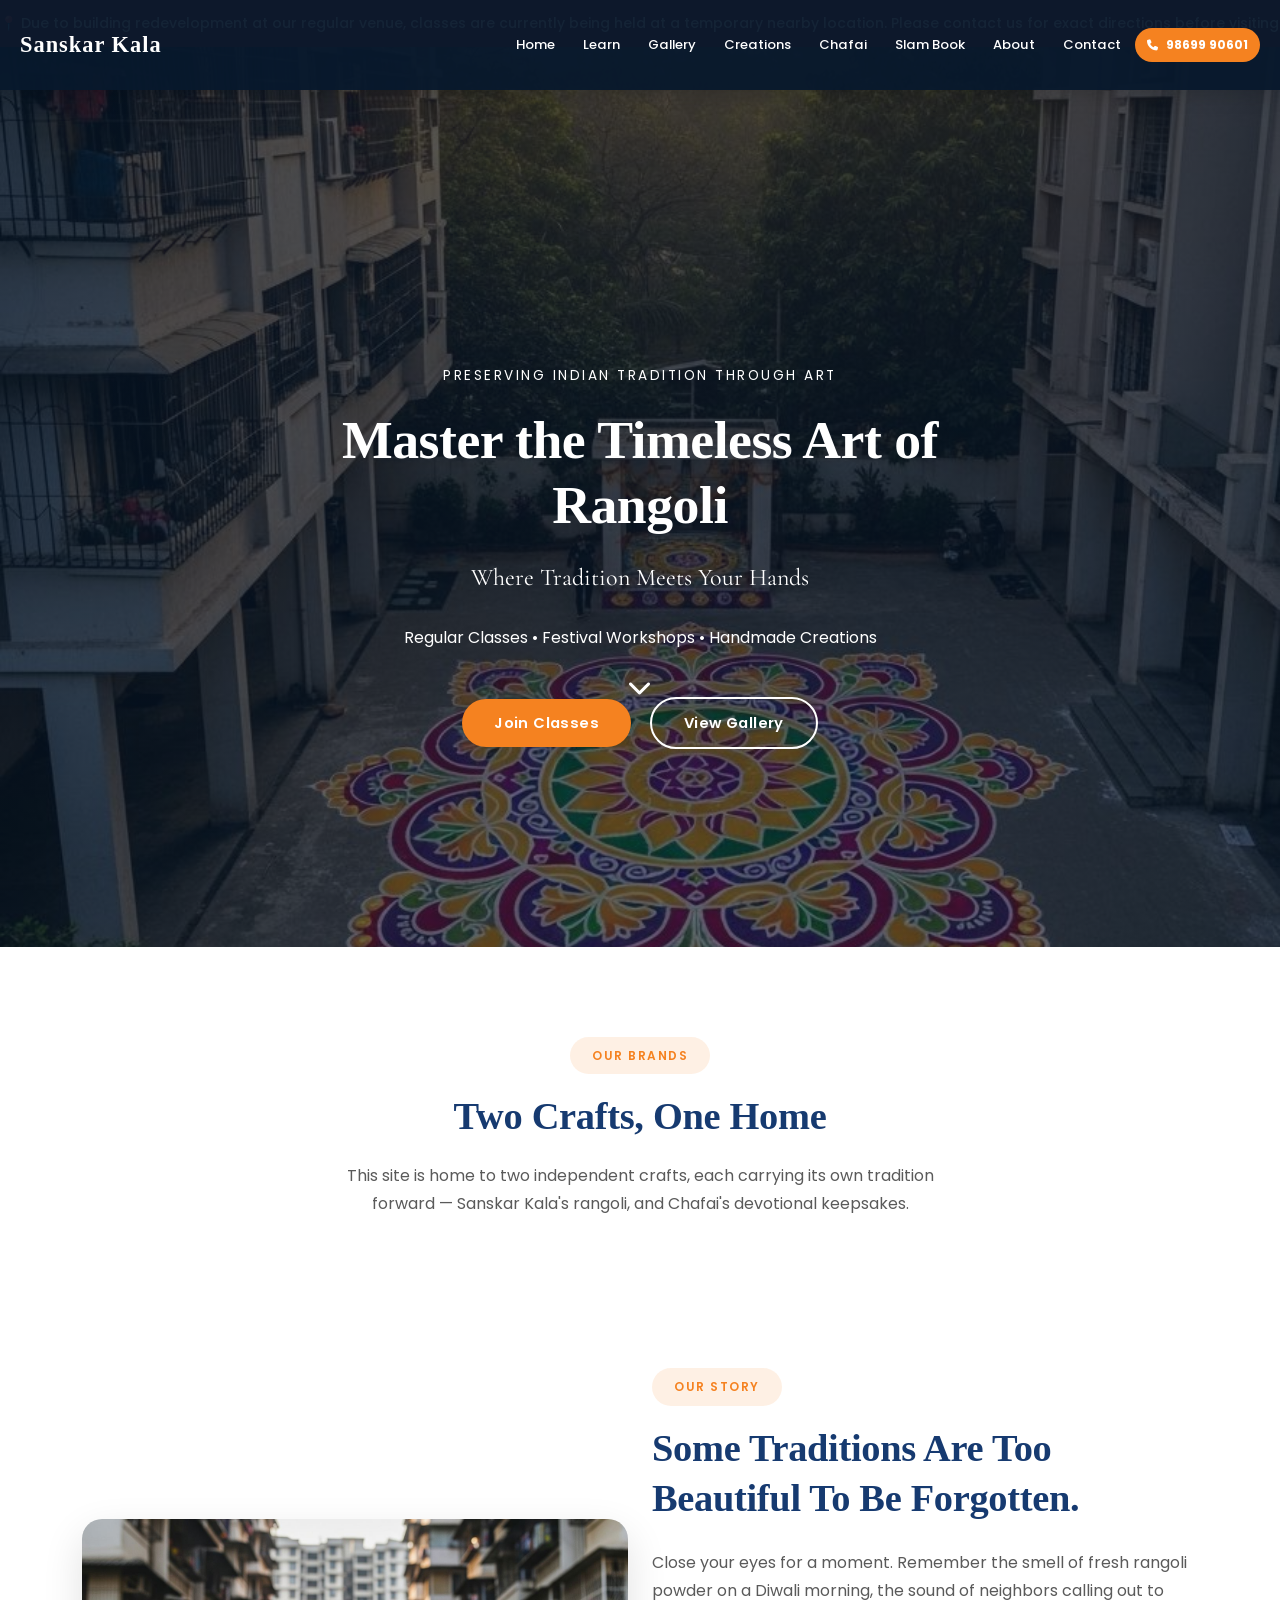
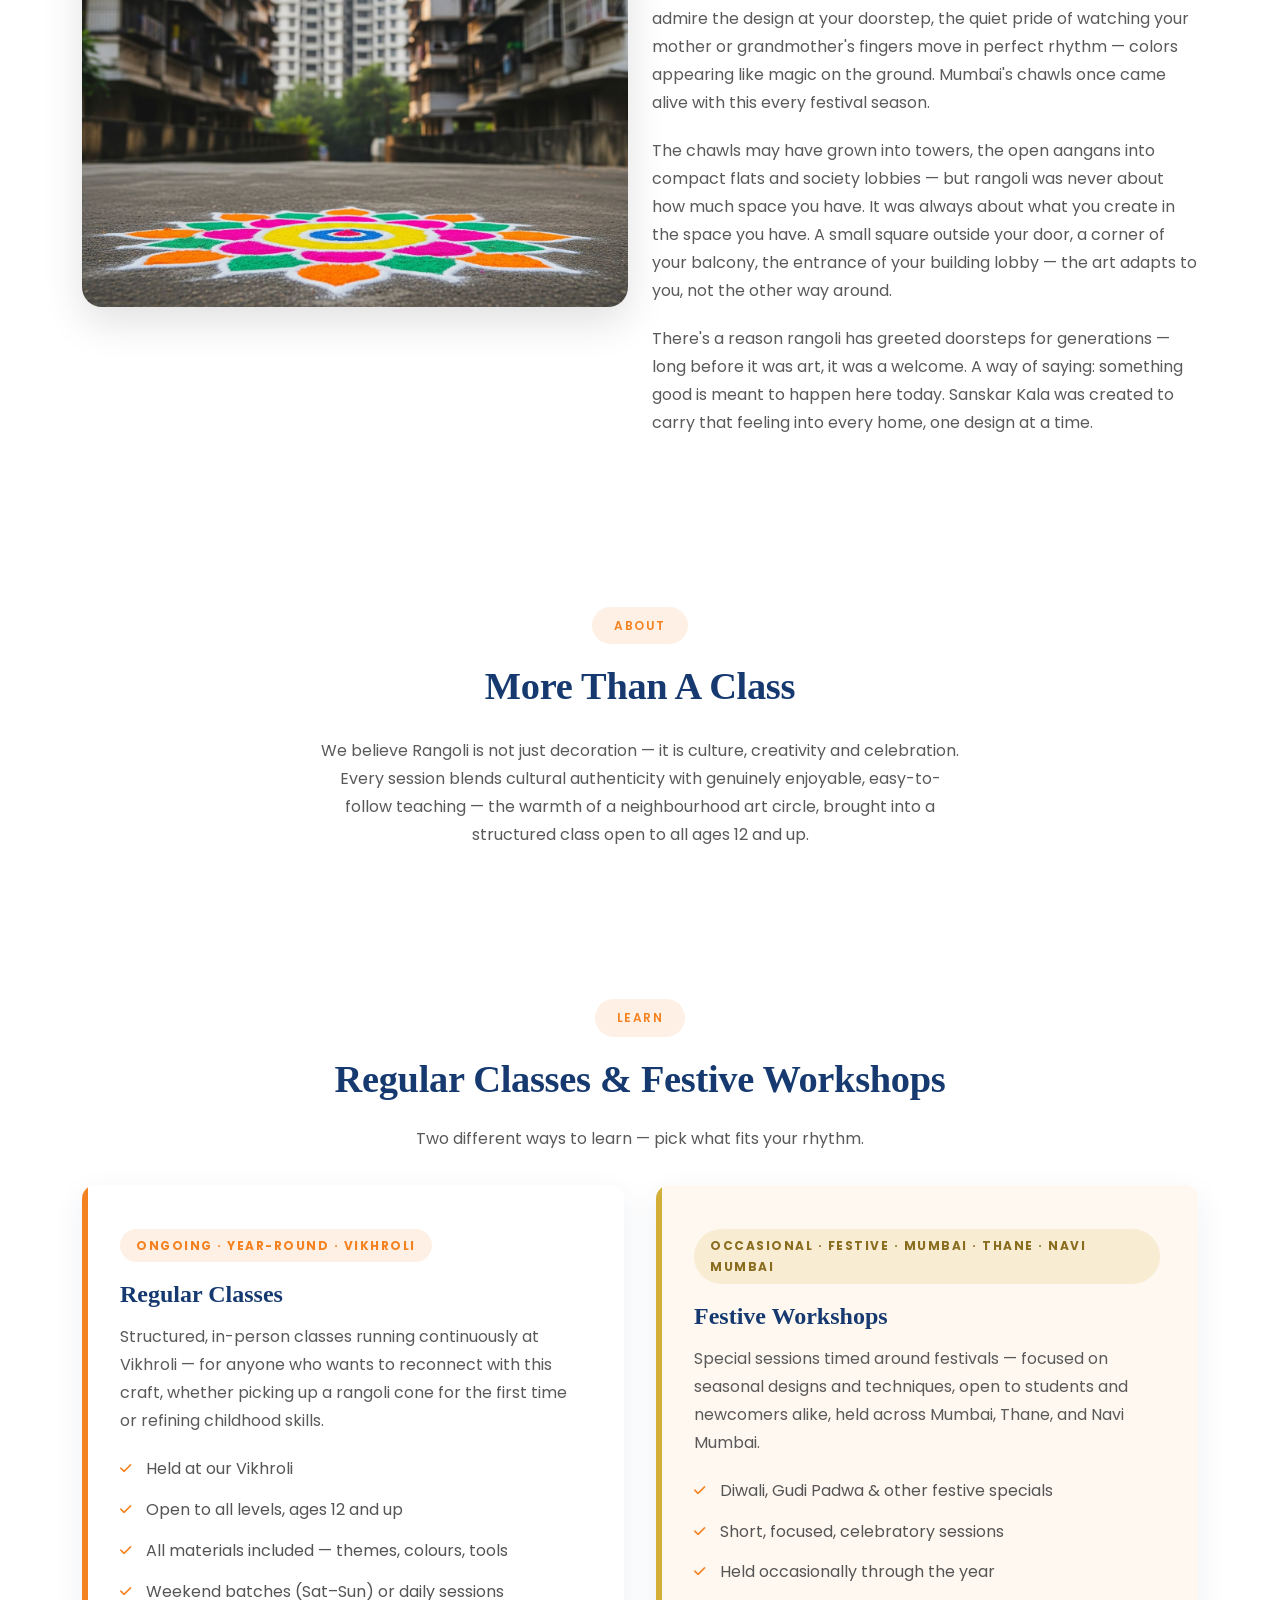
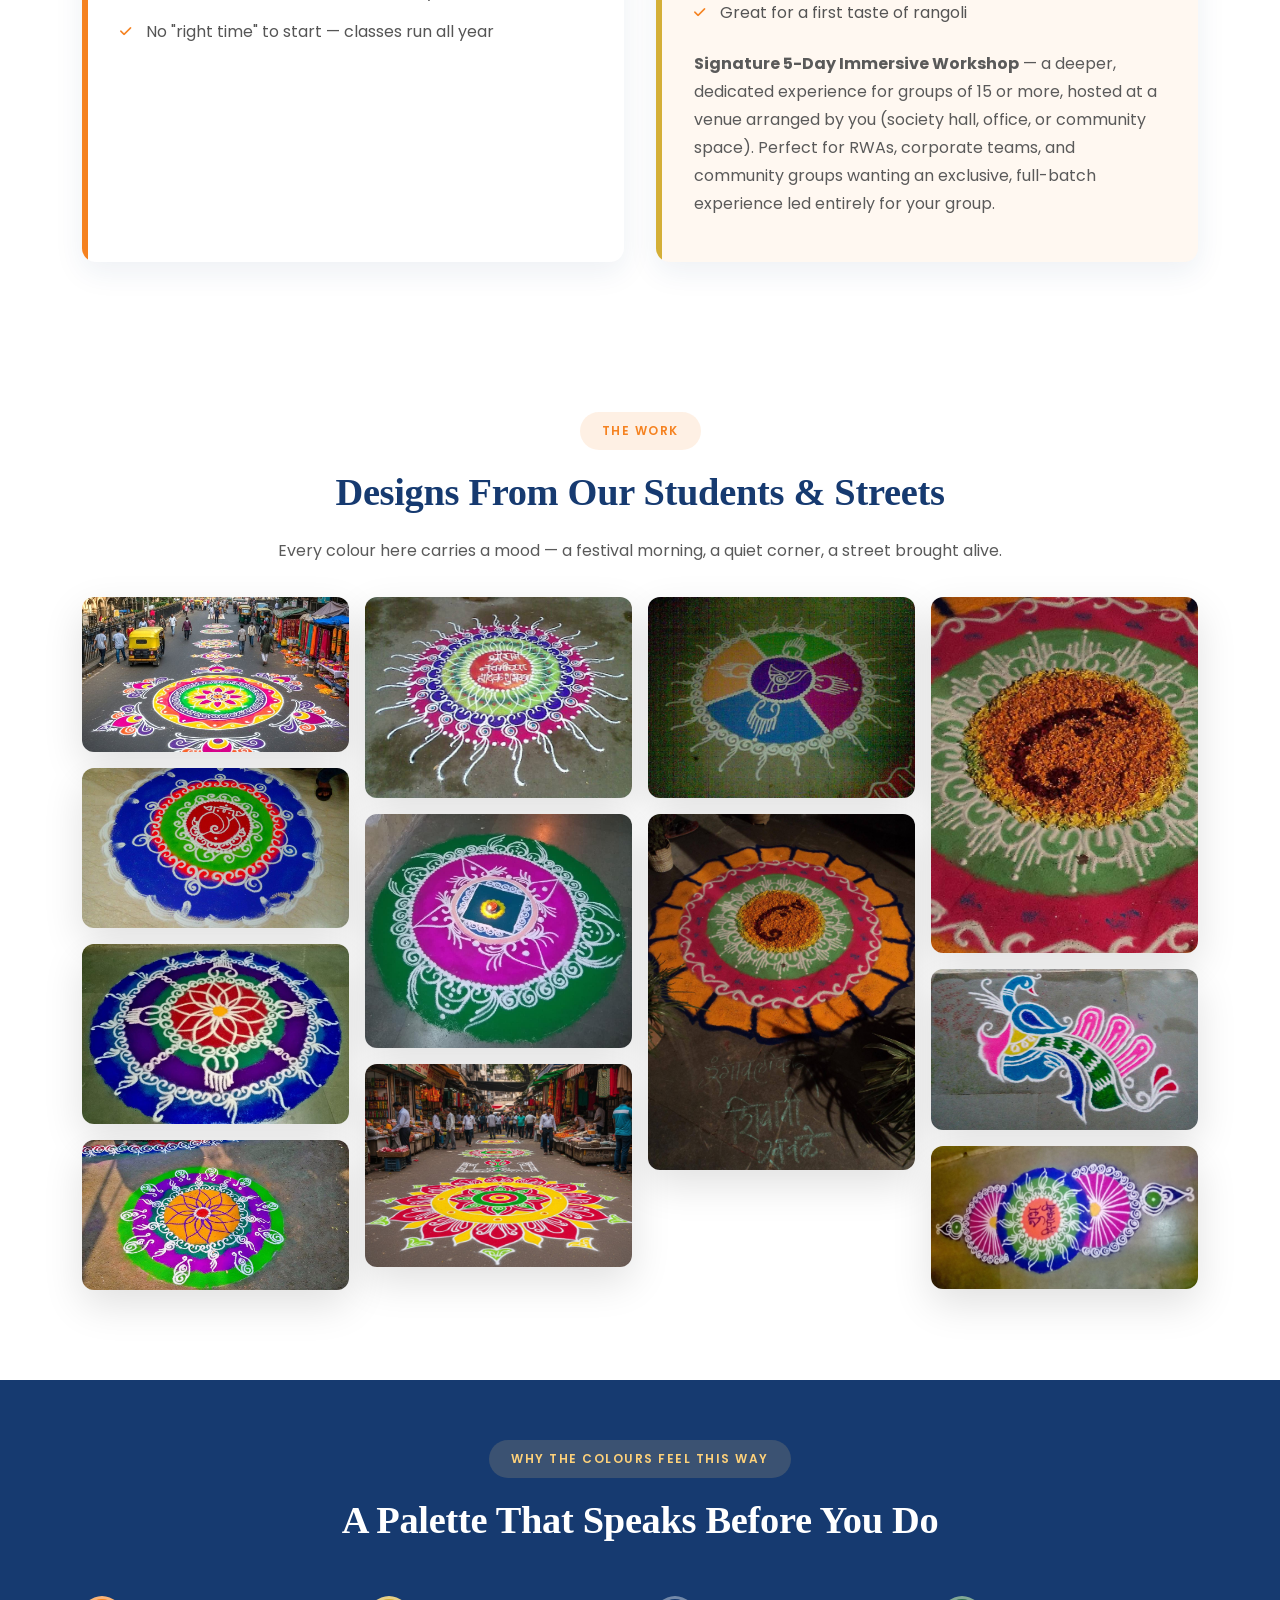
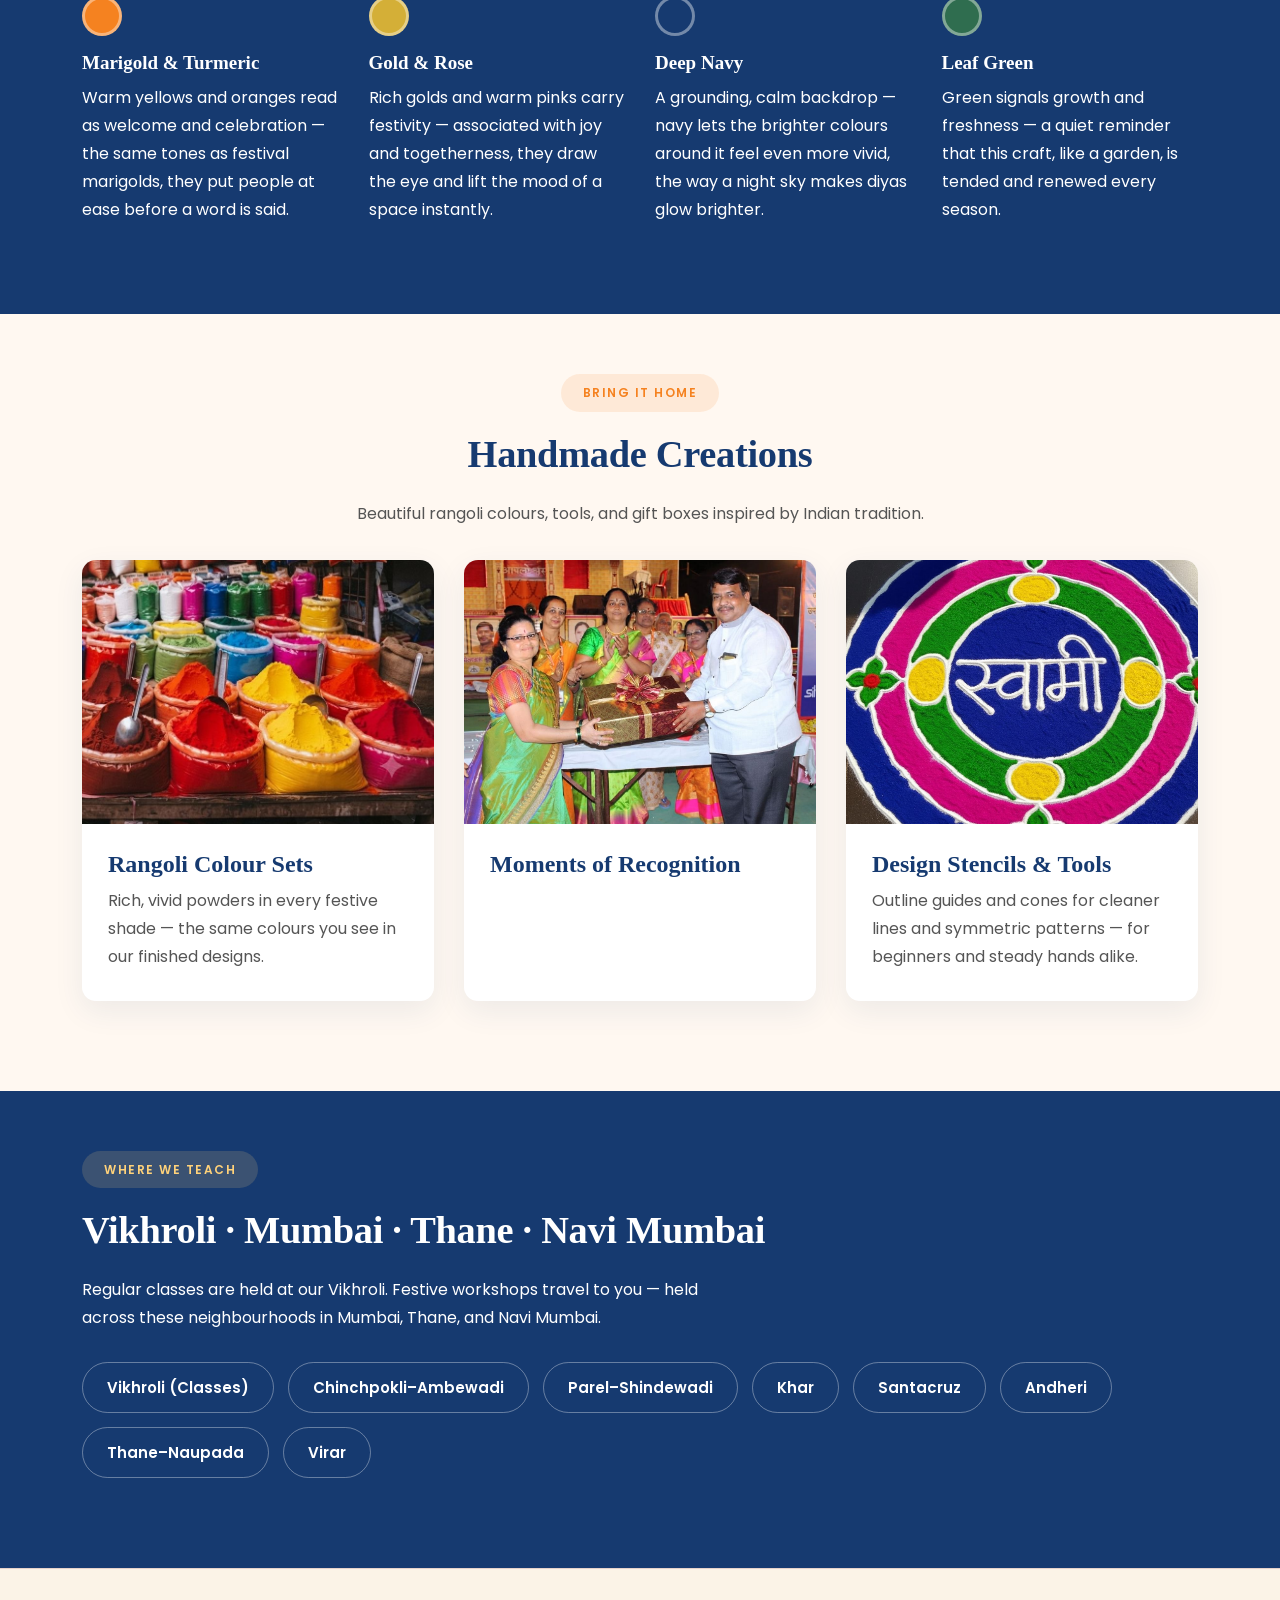
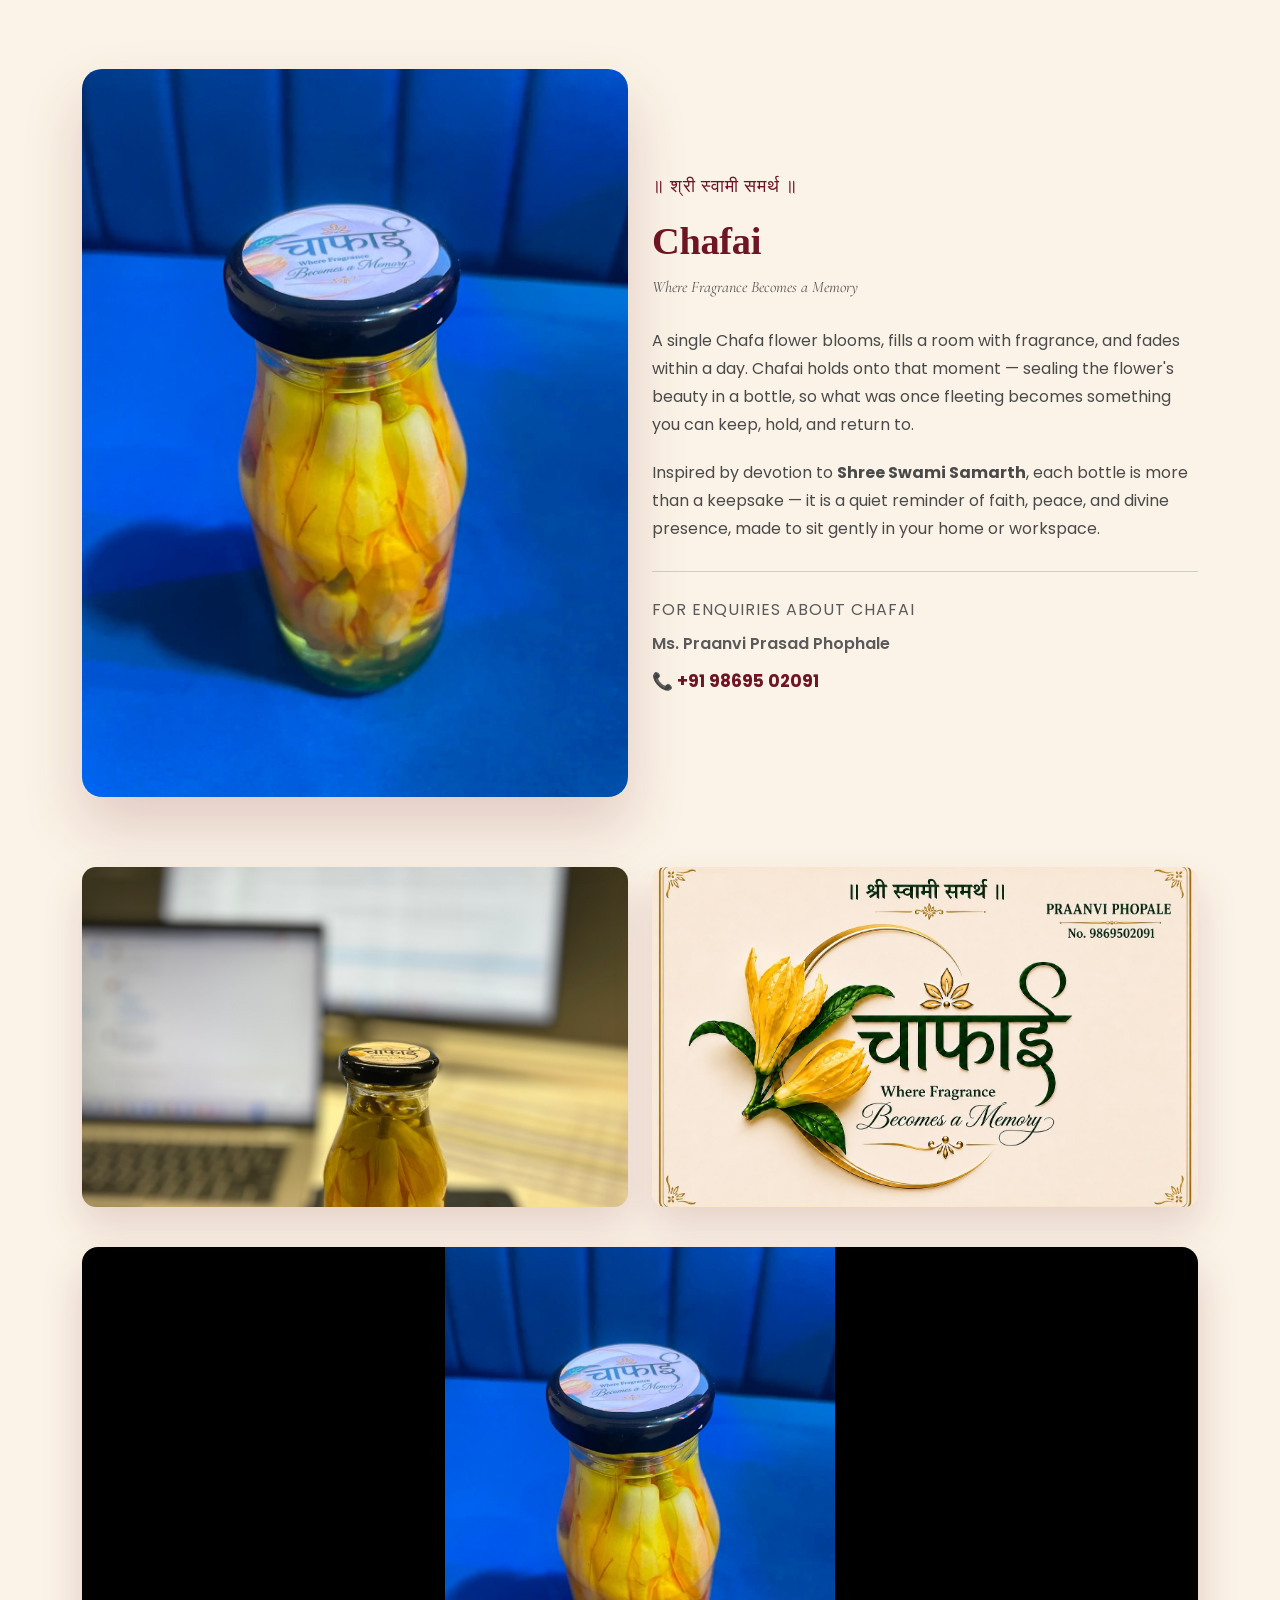
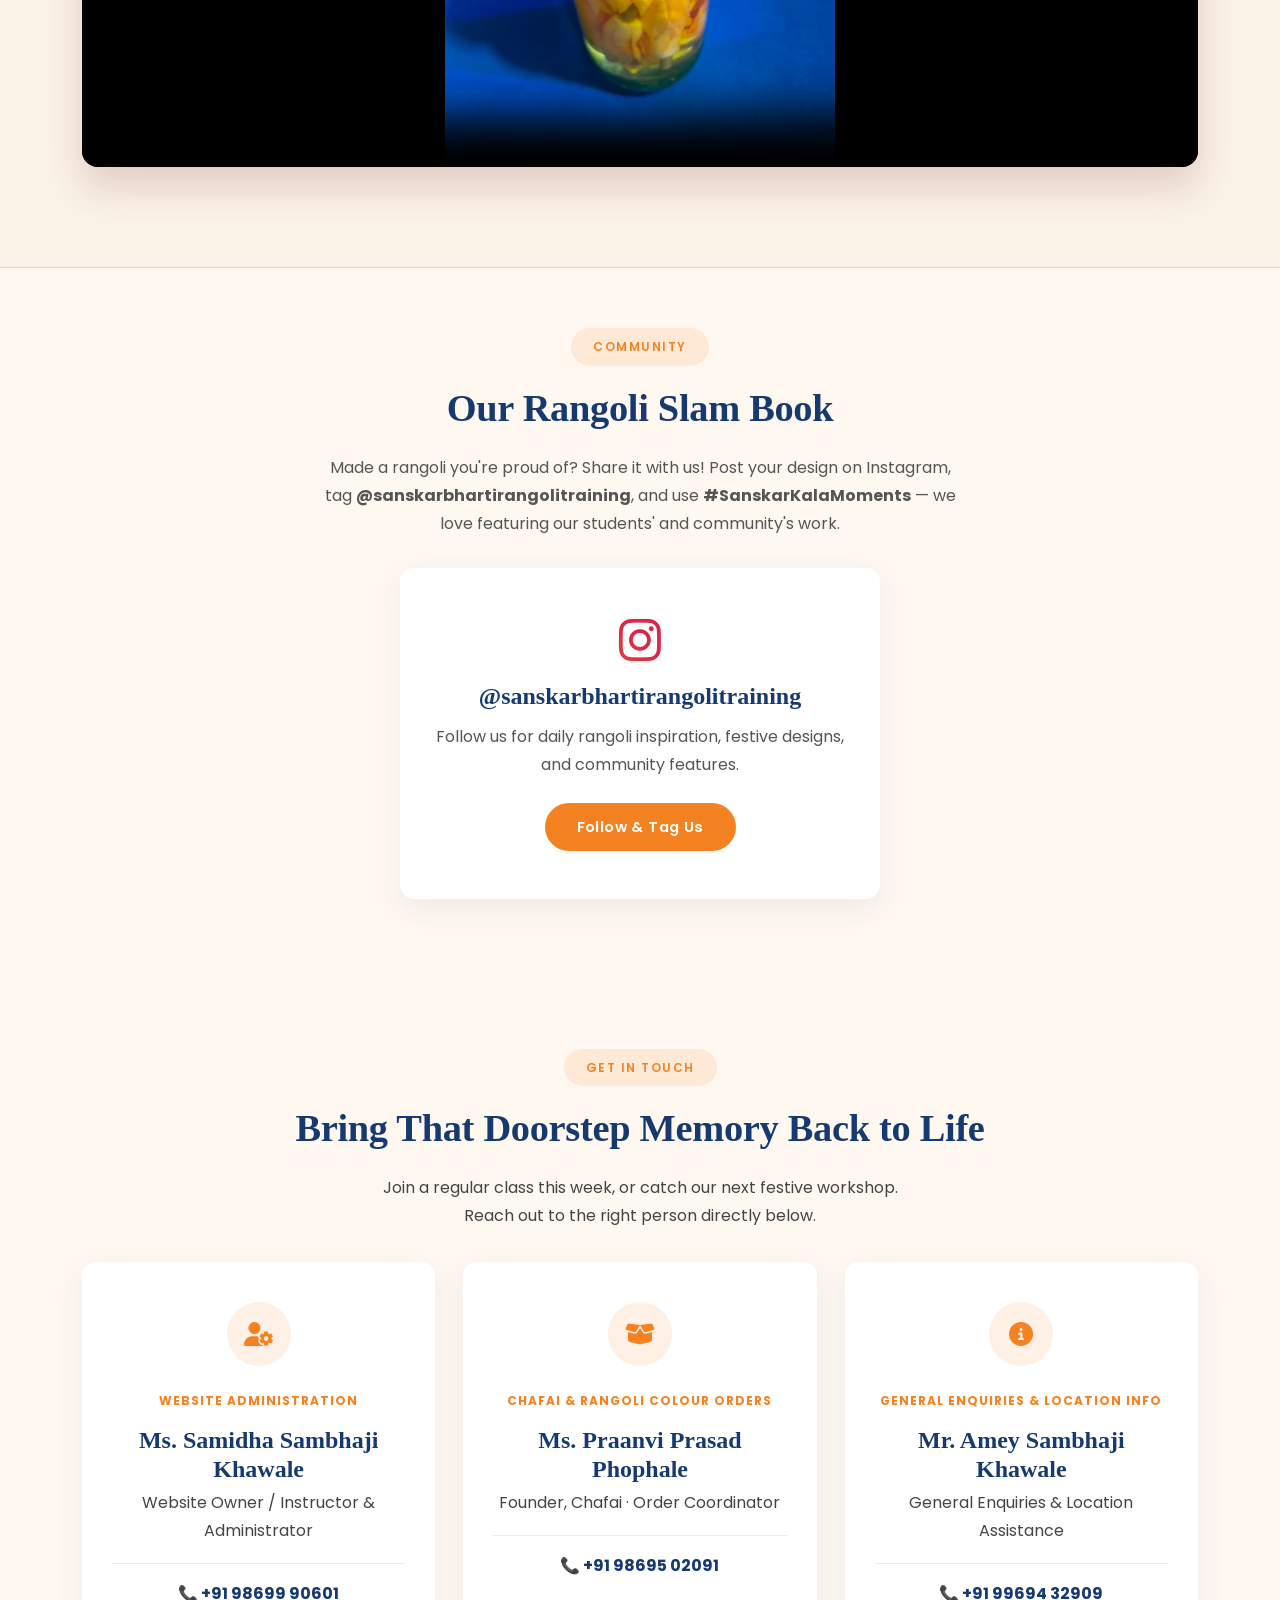
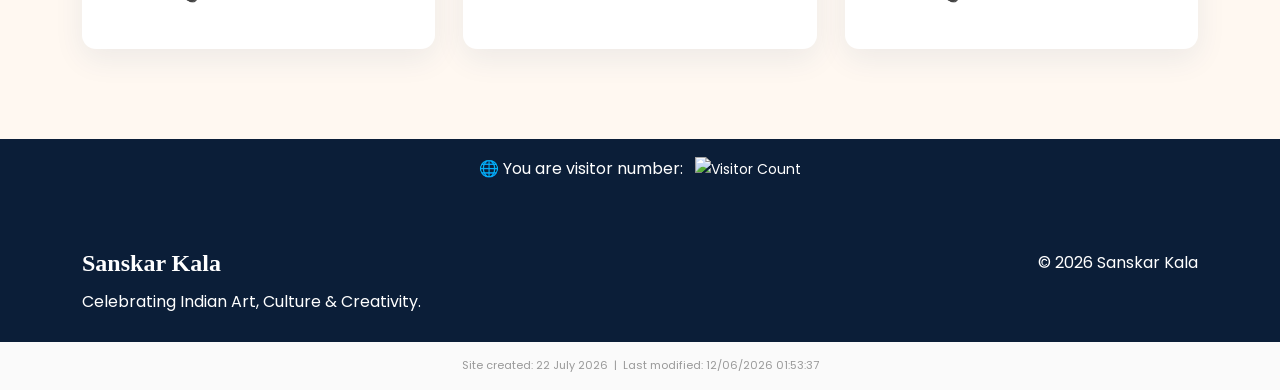
==== index.html @ 4a327ade "Add public visitor counter" ====
<!DOCTYPE html>
<html lang="en">
<head>
<meta charset="UTF-8">
<meta name="viewport" content="width=device-width, initial-scale=1.0">
<title>Sanskar Kala | Rangoli Classes &amp; Workshops</title>
<meta name="description" content="Learn the timeless art of Rangoli through regular classes and festive workshops across Mumbai, Thane and Navi Mumbai.">
<meta name="keywords" content="Rangoli Classes Mumbai, Sanskar Bharti Rangoli, Rangoli Workshop, Rangoli Training">
<meta name="author" content="Sanskar Kala">

<link rel="preconnect" href="https://fonts.googleapis.com">
<link rel="preconnect" href="https://fonts.gstatic.com" crossorigin>
<link href="https://fonts.googleapis.com/css2?family=Cinzel:wght@400;500;600;700&family=Cormorant+Garamond:wght@400;500;600&family=Poppins:wght@300;400;500;600;700&display=swap" rel="stylesheet">
<link href="https://cdn.jsdelivr.net/npm/bootstrap@5.3.3/dist/css/bootstrap.min.css" rel="stylesheet">
<link rel="stylesheet" href="https://cdnjs.cloudflare.com/ajax/libs/font-awesome/6.6.0/css/all.min.css">
<link href="https://unpkg.com/aos@2.3.4/dist/aos.css" rel="stylesheet">
<link rel="stylesheet" href="css/style.css">
<!-- Cloudflare Web Analytics --><script type='module' src='https://static.cloudflareinsights.com/beacon.min.js' data-cf-beacon='{"token": "7922777d8edc4c5c92a4202e3d496170"}'></script><!-- End Cloudflare Web Analytics -->
</head>
<body>
<div class="notice-marquee">
  <div class="notice-track">
    <span>📍 Due to building redevelopment at our regular venue, classes are currently being held at a temporary nearby location. Please contact us for exact directions before visiting. &nbsp;&nbsp;&nbsp;&nbsp;&nbsp;&nbsp;&nbsp;&nbsp;</span>
    <span>📍 Due to building redevelopment at our regular venue, classes are currently being held at a temporary nearby location. Please contact us for exact directions before visiting. &nbsp;&nbsp;&nbsp;&nbsp;&nbsp;&nbsp;&nbsp;&nbsp;</span>
  </div>
</div>
<nav class="navbar navbar-expand-lg navbar-dark fixed-top custom-navbar">
  <div class="container">
    <a class="navbar-brand" href="#">Sanskar Kala</a>
    <button class="navbar-toggler" type="button" data-bs-toggle="collapse" data-bs-target="#navbar">
      <span class="navbar-toggler-icon"></span>
    </button>
    <div class="collapse navbar-collapse" id="navbar">
      <ul class="navbar-nav ms-auto align-items-lg-center">
        <li class="nav-item"><a class="nav-link active" href="#">Home</a></li>
        <li class="nav-item"><a class="nav-link" href="#classes">Learn</a></li>
        <li class="nav-item"><a class="nav-link" href="#gallery">Gallery</a></li>
        <li class="nav-item"><a class="nav-link" href="#creations">Creations</a></li>
        <li class="nav-item"><a class="nav-link" href="#chafai">Chafai</a></li>
        <li class="nav-item"><a class="nav-link" href="#slambook">Slam Book</a></li>
        <li class="nav-item"><a class="nav-link" href="#about">About</a></li>
        <li class="nav-item"><a class="nav-link" href="#contact">Contact</a></li>
        <li class="nav-item">
          <a class="nav-phone" href="tel:+919869990601">
            <i class="fa-solid fa-phone"></i> 98699 90601
          </a>
        </li>
      </ul>
    </div>
  </div>
</nav>

<header class="hero">
  <div class="overlay"></div>
  <div class="container">
    <div class="row justify-content-center align-items-center vh-100">
      <div class="col-lg-8 text-center hero-content">
        <p class="hero-tag">Preserving Indian Tradition Through Art</p>
        <h1>Master the Timeless Art of Rangoli</h1>
        <p class="hero-subtitle">Where Tradition Meets Your Hands</p>
        <p class="hero-description">Regular Classes • Festival Workshops • Handmade Creations</p>
        <div class="hero-buttons">
          <a href="#classes" class="btn btn-primary-custom">Join Classes</a>
          <a href="#gallery" class="btn btn-outline-custom">View Gallery</a>
        </div>
        <div class="scroll-indicator"><i class="fa-solid fa-chevron-down"></i></div>
      </div>
    </div>
  </div>
</header>

<section class="brands-section">
  <div class="container text-center">
    <span class="section-tag">Our Brands</span>
    <h2>Two Crafts, One Home</h2>
    <p style="max-width:600px;margin:0 auto;">This site is home to two independent crafts, each carrying its own tradition forward — Sanskar Kala's rangoli, and Chafai's devotional keepsakes.</p>
  </div>
</section>

<section class="story section-space">
  <div class="container">
    <div class="row align-items-center">
      <div class="col-lg-6" data-aos="fade-right">
        <img src="gallery/Bhandup.jpg" class="img-fluid rounded-4 shadow-lg" alt="A large rangoli design in a residential Mumbai courtyard">
      </div>
      <div class="col-lg-6" data-aos="fade-left">
        <span class="section-tag">Our Story</span>
        <h2>Some Traditions Are Too Beautiful To Be Forgotten.</h2>
        <p>Close your eyes for a moment. Remember the smell of fresh rangoli powder on a Diwali morning, the sound of neighbors calling out to admire the design at your doorstep, the quiet pride of watching your mother or grandmother's fingers move in perfect rhythm — colors appearing like magic on the ground. Mumbai's chawls once came alive with this every festival season.</p>
        <p>The chawls may have grown into towers, the open aangans into compact flats and society lobbies — but rangoli was never about how much space you have. It was always about what you create in the space you have. A small square outside your door, a corner of your balcony, the entrance of your building lobby — the art adapts to you, not the other way around.</p>
        <p>There's a reason rangoli has greeted doorsteps for generations — long before it was art, it was a welcome. A way of saying: something good is meant to happen here today. Sanskar Kala was created to carry that feeling into every home, one design at a time.</p>
      </div>
    </div>
  </div>
</section>

<section id="about" class="about-preview section-space">
  <div class="container text-center">
    <span class="section-tag">About</span>
    <h2>More Than A Class</h2>
    <p>We believe Rangoli is not just decoration — it is culture, creativity and celebration. Every session blends cultural authenticity with genuinely enjoyable, easy-to-follow teaching — the warmth of a neighbourhood art circle, brought into a structured class open to all ages 12 and up.</p>
  </div>
</section>

<section id="classes" class="classes section-space">
  <div class="container">
    <div class="text-center mb-5">
      <span class="section-tag">Learn</span>
      <h2>Regular Classes &amp; Festive Workshops</h2>
      <p>Two different ways to learn — pick what fits your rhythm.</p>
    </div>
    <div class="offer-grid">
      <div class="offer-card classes" data-aos="fade-up">
        <span class="badge-tag">Ongoing · Year-Round · Vikhroli</span>
        <h3>Regular Classes</h3>
        <p>Structured, in-person classes running continuously at Vikhroli — for anyone who wants to reconnect with this craft, whether picking up a rangoli cone for the first time or refining childhood skills.</p>
        <ul>
          <li>Held at our Vikhroli</li>
          <li>Open to all levels, ages 12 and up</li>
          <li>All materials included — themes, colours, tools</li>
          <li>Weekend batches (Sat–Sun) or daily sessions</li>
          <li>No "right time" to start — classes run all year</li>
        </ul>
      </div>
      <div class="offer-card workshops" data-aos="fade-up" data-aos-delay="100">
        <span class="badge-tag">Occasional · Festive · Mumbai · Thane · Navi Mumbai</span>
        <h3>Festive Workshops</h3>
        <p>Special sessions timed around festivals — focused on seasonal designs and techniques, open to students and newcomers alike, held across Mumbai, Thane, and Navi Mumbai.</p>
        <ul>
          <li>Diwali, Gudi Padwa &amp; other festive specials</li>
          <li>Short, focused, celebratory sessions</li>
          <li>Held occasionally through the year</li>
          <li>Great for a first taste of rangoli</li>
        </ul>
        <p style="margin-top:22px;margin-bottom:0;"><strong>Signature 5-Day Immersive Workshop</strong> — a deeper, dedicated experience for groups of 15 or more, hosted at a venue arranged by you (society hall, office, or community space). Perfect for RWAs, corporate teams, and community groups wanting an exclusive, full-batch experience led entirely for your group.</p>
      </div>
    </div>
  </div>
</section>

<section id="gallery" class="gallery-section section-space">
  <div class="container">
    <div class="text-center mb-5">
      <span class="section-tag">The Work</span>
      <h2>Designs From Our Students &amp; Streets</h2>
      <p>Every colour here carries a mood — a festival morning, a quiet corner, a street brought alive.</p>
    </div>
    <div class="gallery-grid">
      <figure><img src="gallery/CST_Street.jpg" loading="lazy" alt="Row of rangoli designs down a Mumbai street near CST"><figcaption>Streets of Mumbai, dressed in colour</figcaption></figure>
      <figure><img src="gallery/Rangoli-8.jpg" loading="lazy" alt="Woman in red drawing a floral rangoli"><figcaption>Hands at work — the making of art</figcaption></figure>
      <figure><img src="gallery/Rangoli-1.jpg" loading="lazy" alt="Blue and pink concentric rangoli"><figcaption>Circles of devotion</figcaption></figure>
      <figure><img src="gallery/Rangoli-3.jpg" loading="lazy" alt="Colourful market street rangoli"><figcaption>A market street, transformed</figcaption></figure>
      <figure><img src="gallery/Rangoli-9.jpg" loading="lazy" alt="Blue and red mandala rangoli with lotus centre"><figcaption>Mandala symmetry</figcaption></figure>
      <figure><img src="gallery/Rangoli-6.jpg" loading="lazy" alt="Gift box being exchanged at a community event"><figcaption>Community, celebrated</figcaption></figure>
      <figure><img src="gallery/Dadar_Street.jpg" loading="lazy" alt="Large rangoli spanning a Mumbai street at dusk"><figcaption>A street, glowing at dusk</figcaption></figure>
      <figure><img src="gallery/Rangoli-11.jpg" loading="lazy" alt="Purple and green rangoli with paisley border"><figcaption>Paisleys in purple &amp; green</figcaption></figure>
      <figure><img src="gallery/Rangoli-10.jpg" loading="lazy" alt="Marigold petal rangoli in orange and maroon"><figcaption>Marigold petals, hand-laid</figcaption></figure>
      <figure><img src="gallery/Rangoli-2.jpg" loading="lazy" alt="Star-shaped floral rangoli, orange pink green"><figcaption>Petals in every direction</figcaption></figure>
      <figure><img src="gallery/Rangoli-12.jpg" loading="lazy" alt="Green and magenta rangoli with a lit diya at centre"><figcaption>A lamp at the heart of it</figcaption></figure>
      <figure><img src="gallery/Rangoli-7.jpg" loading="lazy" alt="Multicoloured peacock feather rangoli"><figcaption>The peacock's colours</figcaption></figure>
    </div>
  </div>
</section>

<section class="mood-strip section-space">
  <div class="container">
    <div class="text-center mb-5">
      <span class="section-tag">Why The Colours Feel This Way</span>
      <h2>A Palette That Speaks Before You Do</h2>
    </div>
    <div class="mood-grid">
      <div class="mood-item"><div class="swatch" style="background:#F58220;"></div><h4>Marigold &amp; Turmeric</h4><p>Warm yellows and oranges read as welcome and celebration — the same tones as festival marigolds, they put people at ease before a word is said.</p></div>
      <div class="mood-item"><div class="swatch" style="background:#D4AF37;"></div><h4>Gold &amp; Rose</h4><p>Rich golds and warm pinks carry festivity — associated with joy and togetherness, they draw the eye and lift the mood of a space instantly.</p></div>
      <div class="mood-item"><div class="swatch" style="background:#163A70;"></div><h4>Deep Navy</h4><p>A grounding, calm backdrop — navy lets the brighter colours around it feel even more vivid, the way a night sky makes diyas glow brighter.</p></div>
      <div class="mood-item"><div class="swatch" style="background:#2F6D4F;"></div><h4>Leaf Green</h4><p>Green signals growth and freshness — a quiet reminder that this craft, like a garden, is tended and renewed every season.</p></div>
    </div>
  </div>
</section>

<section id="creations" class="creations section-space">
  <div class="container">
    <div class="text-center mb-5">
      <span class="section-tag">Bring It Home</span>
      <h2>Handmade Creations</h2>
      <p>Beautiful rangoli colours, tools, and gift boxes inspired by Indian tradition.</p>
    </div>
    <div class="products-grid">
      <div class="product-card" data-aos="fade-up">
        <div class="pimg"><img src="gallery/Colours_Bag_Close_Look.jpg" alt="Sacks of vivid rangoli powder colours"></div>
        <div class="pbody">
          <h3>Rangoli Colour Sets</h3>
          <p>Rich, vivid powders in every festive shade — the same colours you see in our finished designs.</p>
        </div>
      </div>
      <div class="product-card" data-aos="fade-up" data-aos-delay="100">
        <div class="pimg"><img src="gallery/Gift_box.jpg" alt="Wrapped gift box being handed over at an event"></div>
        <div class="pbody">
          <h3>Moments of Recognition</h3>
        </div>
      </div>
      <div class="product-card" data-aos="fade-up" data-aos-delay="200">
        <div class="pimg"><img src="gallery/Armature_Drawn.jpg" alt="Detailed hand-drawn rangoli outline in progress"></div>
        <div class="pbody">
          <h3>Design Stencils &amp; Tools</h3>
          <p>Outline guides and cones for cleaner lines and symmetric patterns — for beginners and steady hands alike.</p>
        </div>
      </div>
    </div>
  </div>
</section>

<section class="locations section-space">
  <div class="container">
    <span class="section-tag">Where We Teach</span>
    <h2>Vikhroli · Mumbai · Thane · Navi Mumbai</h2>
    <p style="color:rgba(255,255,255,.82);max-width:620px;">Regular classes are held at our Vikhroli. Festive workshops travel to you — held across these neighbourhoods in Mumbai, Thane, and Navi Mumbai.</p>
    <div class="loc-tags">
      <span class="loc-tag">Vikhroli (Classes)</span>
      <span class="loc-tag">Chinchpokli–Ambewadi</span>
      <span class="loc-tag">Parel–Shindewadi</span>
      <span class="loc-tag">Khar</span>
      <span class="loc-tag">Santacruz</span>
      <span class="loc-tag">Andheri</span>
      <span class="loc-tag">Thane–Naupada</span>
      <span class="loc-tag">Virar</span>
    </div>
  </div>
</section>

<section id="chafai" class="chafai-section">
  <div class="container">
    <div class="row align-items-center gy-5">

      <div class="col-lg-6" data-aos="fade-right">
        <div class="chafai-image-wrap">
          <img src="gallery/chafai-bottle.jpg" alt="Chafai — sealed bottle preserving sacred Chafa flowers" class="img-fluid rounded-4 shadow-lg">
        </div>
      </div>

      <div class="col-lg-6" data-aos="fade-left">
        <span class="chafai-tag">॥ श्री स्वामी समर्थ ॥</span>
        <h2 class="chafai-title">Chafai</h2>
        <p class="chafai-subtitle">Where Fragrance Becomes a Memory</p>

        <p class="chafai-text">A single Chafa flower blooms, fills a room with fragrance, and fades within a day. Chafai holds onto that moment — sealing the flower's beauty in a bottle, so what was once fleeting becomes something you can keep, hold, and return to.</p>

        <p class="chafai-text">Inspired by devotion to <strong>Shree Swami Samarth</strong>, each bottle is more than a keepsake — it is a quiet reminder of faith, peace, and divine presence, made to sit gently in your home or workspace.</p>

        <div class="chafai-contact">
          <p class="chafai-contact-label">For enquiries about Chafai</p>
          <p class="chafai-contact-name">Ms. Praanvi Prasad Phophale</p>
          <a href="tel:+919869502091" class="chafai-phone">📞 +91 98695 02091</a>
        </div>
      </div>

    </div>

    <div class="chafai-gallery">
      <img src="gallery/chafai-desk.jpg" alt="A bottle of Chafai kept beside a laptop on a desk" loading="lazy">
      <img src="gallery/chafai-logo.jpg" alt="Chafai brand logo with Shree Swami Samarth invocation" loading="lazy">
    </div>

    <div class="chafai-video-wrap">
      <video controls preload="metadata" poster="gallery/chafai-bottle.jpg">
        <source src="videos/chafai-video.mp4" type="video/mp4">
        Your browser does not support the video tag.
      </video>
    </div>

  </div>
</section>

<section id="slambook" class="slambook-section section-space">
  <div class="container text-center">
    <span class="section-tag">Community</span>
    <h2>Our Rangoli Slam Book</h2>
    <p style="max-width:640px;margin:0 auto 30px;color:#555 !important;">Made a rangoli you're proud of? Share it with us! Post your design on Instagram, tag <strong>@sanskarbhartirangolitraining</strong>, and use <strong>#SanskarKalaMoments</strong> — we love featuring our students' and community's work.</p>

    <div class="slambook-card">
      <i class="fa-brands fa-instagram slambook-icon"></i>
      <h3>@sanskarbhartirangolitraining</h3>
      <p>Follow us for daily rangoli inspiration, festive designs, and community features.</p>
      <a href="https://www.instagram.com/sanskarbhartirangolitraining" target="_blank" class="btn btn-primary-custom">Follow &amp; Tag Us</a>
    </div>
  </div>
</section>

<section id="contact" class="contact-section section-space">
  <div class="container">
    <div class="text-center mb-5">
      <span class="section-tag">Get In Touch</span>
      <h2>Bring That Doorstep Memory Back to Life</h2>
      <p style="max-width:560px;margin:0 auto;">Join a regular class this week, or catch our next festive workshop. Reach out to the right person directly below.</p>
    </div>

    <div class="contact-grid">

      <div class="contact-card">
        <div class="contact-icon"><i class="fa-solid fa-user-gear"></i></div>
        <span class="contact-role">Website Administration</span>
        <h3>Ms. Samidha Sambhaji Khawale</h3>
        <p class="contact-title">Website Owner / Instructor &amp; Administrator</p>
        <a href="tel:+919869990601" class="contact-phone">📞 +91 98699 90601</a>
      </div>

      <div class="contact-card">
        <div class="contact-icon"><i class="fa-solid fa-box-open"></i></div>
        <span class="contact-role">Chafai &amp; Rangoli Colour Orders</span>
        <h3>Ms. Praanvi Prasad Phophale</h3>
        <p class="contact-title">Founder, Chafai · Order Coordinator</p>
        <a href="tel:+919869502091" class="contact-phone">📞 +91 98695 02091</a>
      </div>

      <div class="contact-card">
        <div class="contact-icon"><i class="fa-solid fa-circle-info"></i></div>
        <span class="contact-role">General Enquiries &amp; Location Info</span>
        <h3>Mr. Amey Sambhaji Khawale</h3>
        <p class="contact-title">General Enquiries &amp; Location Assistance</p>
        <a href="tel:+919969432909" class="contact-phone">📞 +91 99694 32909</a>
      </div>

    </div>
  </div>
</section>

<div class="visitor-strip">
  <p>🌐 You are visitor number: </p>
  <img src="https://visitor-badge.laobi.icu/badge?page_id=sanskarkala.com" alt="Visitor Count">
</div>

<footer>
  <div class="container">
    <div class="row">
      <div class="col-lg-6">
        <h3>Sanskar Kala</h3>
        <p>Celebrating Indian Art, Culture &amp; Creativity.</p>
      </div>
      <div class="col-lg-6 text-lg-end">
        <p>&copy; 2026 Sanskar Kala</p>
      </div>
    </div>
  </div>
</footer>

<script src="https://cdn.jsdelivr.net/npm/bootstrap@5.3.3/dist/js/bootstrap.bundle.min.js"></script>
<script src="https://unpkg.com/aos@2.3.4/dist/aos.js"></script>
<script src="js/script.js"></script>
<script>
AOS.init({ duration: 1000, once: true });
</script>

<div style="text-align:center;font-size:11px;color:#999;padding:14px 0;background:#fafafa;">
  Site created: 22 July 2026 &nbsp;|&nbsp; Last modified: <span id="last-modified"></span>
</div>
<script>
  document.getElementById('last-modified').textContent = document.lastModified;
</script>

<script>
  function scrollToHash(hash, smooth = false) {
    if (!hash) return;
    const target = document.querySelector(hash);
    if (!target) return;
    const header = document.querySelector('.custom-navbar');
    const notice = document.querySelector('.notice-marquee');
    const headerHeight = (header ? header.offsetHeight : 0) + (notice ? notice.offsetHeight : 0);
    const targetPosition = target.getBoundingClientRect().top + window.pageYOffset - headerHeight - 20;
    window.scrollTo({
      top: targetPosition,
      behavior: smooth ? 'smooth' : 'instant'
    });
  }

  // Handle initial page load with hash
  window.addEventListener('load', function() {
    if (window.location.hash) {
      scrollToHash(window.location.hash);
      // Re-adjust after images load
      setTimeout(function() { scrollToHash(window.location.hash); }, 600);
      setTimeout(function() { scrollToHash(window.location.hash); }, 1200);
    }
  });

  // Handle clicking anchor links
  document.querySelectorAll('a[href^="#"]').forEach(function(link) {
    link.addEventListener('click', function(e) {
      const hash = this.getAttribute('href');
      if (hash === '#') return; // Skip # links for home
      e.preventDefault();
      history.pushState(null, null, hash);
      scrollToHash(hash, true); // Use smooth scroll for clicks
    });
  });
</script>

</body>
</html>
---- css/style.css ----
/*====================================================

SANSKAR KALA
Version : 1.0

====================================================*/


/*=========================
GOOGLE FONTS
=========================*/
/* Fonts imported at end of file for redesign v2 */

/*=========================
ROOT VARIABLES
=========================*/

:root{

--primary:#163A70;
--secondary:#F58220;
--accent:#D4AF37;
--cream:#FFF8F1;
--text:#2D2D2D;
--white:#ffffff;

/* Font families defined in redesign v2 section at end of file */
--transition:0.4s ease;

--shadow:0 15px 40px rgba(0,0,0,.12);

--radius:14px;

}


/*=========================
RESET
=========================*/

*{
margin:0;
padding:0;
box-sizing:border-box;
scroll-behavior:smooth;
}

body{
font-family:var(--body);
color:var(--text);
background:var(--cream);
line-height:1.8;
overflow-x:hidden;
}

img{
max-width:100%;
display:block;
}

a{
text-decoration:none;
transition:var(--transition);
}

ul{
list-style:none;
padding:0;
margin:0;
}


/*=========================
TYPOGRAPHY
=========================*/

h1,h2,h3,h4,h5{
font-family:var(--heading);
font-weight:600;
color:var(--primary);
}

h1{
font-size:64px;
line-height:1.15;
margin-bottom:20px;
}

h2{
font-size:42px;
margin-bottom:20px;
}

h3{
font-size:28px;
}

p{
font-size:17px;
color:#555;
margin-bottom:20px;
}

.section-tag{
display:inline-block;
padding:8px 22px;
background:rgba(245,130,32,.12);
color:var(--secondary);
border-radius:50px;
font-size:14px;
font-weight:600;
letter-spacing:2px;
text-transform:uppercase;
margin-bottom:18px;
}


/*=========================
SECTION SPACING
=========================*/

.section-space{
padding:120px 0;
}


/*=========================
BUTTONS
=========================*/

.btn{
padding:15px 38px;
border-radius:50px;
font-weight:600;
transition:var(--transition);
}

.btn-primary-custom{
background:var(--secondary);
color:#fff;
border:none;
}

.btn-primary-custom:hover{
background:var(--primary);
transform:translateY(-3px);
color:#fff;
box-shadow:var(--shadow);
}

.btn-outline-custom{
border:2px solid #fff;
color:#fff;
background:transparent;
margin-left:15px;
}

.btn-outline-custom:hover{
background:#fff;
color:var(--primary);
}


/*=========================
NAVBAR
=========================*/

.custom-navbar{
padding:20px 0;
transition:.4s;
background:transparent;
}

.navbar-brand{
font-family:var(--heading);
font-size:32px;
font-weight:700;
color:#fff !important;
letter-spacing:2px;
}

.nav-link{
color:#fff !important;
margin-left:28px;
font-weight:500;
position:relative;
}

.nav-link::after{
content:"";
position:absolute;
left:0;
bottom:-5px;
height:2px;
width:0;
background:var(--secondary);
transition:.4s;
}

.nav-link:hover::after{
width:100%;
}


/*=========================
SCROLLED NAVBAR
=========================*/

.custom-navbar.scrolled{
background:#ffffff;
box-shadow:0 8px 30px rgba(0,0,0,.08);
padding:14px 0;
}

.custom-navbar.scrolled .navbar-brand{
color:var(--primary)!important;
}

.custom-navbar.scrolled .nav-link{
color:var(--primary)!important;
}


/*=========================
HERO
=========================*/

.hero{
position:relative;
height:100vh;
display:flex;
align-items:center;
justify-content:center;
background:url("../hero/hero.jpg") center center/cover no-repeat;
overflow:hidden;
padding-top:120px;
}

.overlay{
position:absolute;
top:0;
left:0;
width:100%;
height:100%;
background:linear-gradient(
rgba(8,25,45,.70),
rgba(8,25,45,.60)
);
}

.hero-content{
position:relative;
z-index:2;
color:#fff;
}

.hero-tag{
font-size:18px;
letter-spacing:3px;
text-transform:uppercase;
color:#FFD27A;
margin-bottom:20px;
}

.hero h1{
color:#fff;
}

.hero-subtitle{
font-size:28px;
font-family:var(--quote);
color:#fff;
margin-bottom:25px;
}

.hero-description{
font-size:18px;
color:#f5f5f5;
margin-bottom:45px;
}

.hero-buttons{
margin-top:20px;
}


/*=========================
SCROLL INDICATOR
=========================*/

.scroll-indicator{
position:absolute;
bottom:40px;
left:50%;
transform:translateX(-50%);
font-size:24px;
color:#fff;
animation:bounce 2s infinite;
}

@keyframes bounce{
0%,100%{
transform:translate(-50%,0);
}
50%{
transform:translate(-50%,12px);
}
}


/*=========================
IMAGE
=========================*/

.story img{
border-radius:20px;
box-shadow:var(--shadow);
}


/*=========================
UTILITIES
=========================*/

.shadow-lg{
box-shadow:var(--shadow)!important;
}

.rounded-4{
border-radius:20px!important;
}

.text-primary{
color:var(--primary)!important;
}

.text-secondary{
color:var(--secondary)!important;
}
/*====================================================

SECTIONS

====================================================*/


/*=========================
STORY SECTION
=========================*/

.story{
background:#ffffff;
}

.story h2{
font-size:44px;
margin-bottom:25px;
line-height:1.3;
}

.story p{
font-size:18px;
color:#555;
}

.story img{
transition:.5s;
}

.story img:hover{
transform:scale(1.03);
}


/*=========================
ABOUT SECTION
=========================*/

.about-preview{
background:var(--cream);
text-align:center;
}

.about-preview h2{
margin-bottom:25px;
}

.about-preview p{
max-width:800px;
margin:auto;
font-size:18px;
}


/*=========================
CLASSES
=========================*/

.classes{
background:#ffffff;
}

.class-card{
background:#fff;
border-radius:20px;
padding:35px;
box-shadow:var(--shadow);
transition:.4s;
height:100%;
text-align:center;
}

.class-card:hover{
transform:translateY(-12px);
}

.class-card i{
font-size:45px;
color:var(--secondary);
margin-bottom:20px;
}

.class-card h3{
margin-bottom:15px;
}


/*=========================
WORKSHOPS
=========================*/

.workshops{
background:#FFF8F1;
}

.workshop-card{
background:#fff;
padding:35px;
border-radius:20px;
transition:.4s;
box-shadow:var(--shadow);
height:100%;
}

.workshop-card:hover{
transform:translateY(-10px);
}

.workshop-card img{
border-radius:15px;
margin-bottom:25px;
}


/*=========================
FOOTER
=========================*/

footer{
background:#0d274d;
padding:70px 0 35px;
color:#fff;
}

footer h3{
color:#fff;
margin-bottom:20px;
}

footer p{
color:#d6d6d6;
margin-bottom:10px;
}

footer a{
color:#d6d6d6;
}

footer a:hover{
color:var(--secondary);
}


/*=========================
SECTION TITLES
=========================*/

.section-title{
margin-bottom:60px;
text-align:center;
}

.section-title h2{
margin-top:15px;
}

.section-title p{
max-width:700px;
margin:auto;
}


/*=========================
GENERAL CARD
=========================*/

.card-modern{
background:#fff;
padding:35px;
border-radius:20px;
box-shadow:var(--shadow);
transition:.4s;
height:100%;
}

.card-modern:hover{
transform:translateY(-10px);
}


/*=========================
IMAGE EFFECTS
=========================*/

.image-hover{
overflow:hidden;
border-radius:20px;
}

.image-hover img{
transition:.5s;
}

.image-hover:hover img{
transform:scale(1.08);
}


/*=========================
ANIMATION HELPERS
=========================*/

.fade-up{
transform:translateY(40px);
opacity:0;
transition:.8s;
}

.fade-up.show{
transform:translateY(0);
opacity:1;
}

.zoom{
transition:.4s;
}

.zoom:hover{
transform:scale(1.05);
}


/*=========================
RESPONSIVE
=========================*/

@media(max-width:1200px){
.hero h1{
font-size:54px;
}
.story h2{
font-size:38px;
}
}


@media(max-width:992px){
.section-space{
padding:90px 0;
}
.hero{
text-align:center;
}
.hero h1{
font-size:46px;
}
.hero-subtitle{
font-size:24px;
}
.nav-link{
margin-left:0;
padding:15px 0;
}
.story img{
margin-bottom:40px;
}
.btn-outline-custom{
margin-left:0;
margin-top:15px;
}
}


@media(max-width:768px){
h1{
font-size:38px;
}
h2{
font-size:32px;
}
.hero-description{
font-size:16px;
}
.hero-buttons .btn{
display:block;
width:100%;
margin-bottom:15px;
}
.btn-outline-custom{
margin-top:0;
}
.section-space{
padding:70px 0;
}
.navbar-brand{
font-size:26px;
}
}


@media(max-width:576px){
.hero{
padding:0 15px;
}
.hero-tag{
font-size:14px;
letter-spacing:2px;
}
.hero h1{
font-size:32px;
}
.hero-subtitle{
font-size:20px;
}
.story h2{
font-size:28px;
}
.section-tag{
font-size:12px;
padding:6px 18px;
}
footer{
text-align:center;
}
}


/*=========================
CUSTOM SCROLLBAR
=========================*/

::-webkit-scrollbar{
width:10px;
}

::-webkit-scrollbar-track{
background:#f3f3f3;
}

::-webkit-scrollbar-thumb{
background:var(--secondary);
border-radius:50px;
}

::-webkit-scrollbar-thumb:hover{
background:var(--primary);
}


/*====================================================
END OF BASE TEMPLATE
====================================================*/

/*=========================
ABOUT PREVIEW
=========================*/
.about-preview{background:var(--white);}
.about-preview p{max-width:640px;margin:0 auto 0;font-size:18px;}

/*=========================
OFFER CARDS (Classes / Workshops)
=========================*/
.offer-grid{display:grid;grid-template-columns:1fr 1fr;gap:32px;}
.offer-card{
  background:var(--white);border-radius:var(--radius);padding:44px 38px;
  box-shadow:var(--shadow);position:relative;overflow:hidden;
}
.offer-card::before{content:"";position:absolute;top:0;left:0;width:6px;height:100%;}
.offer-card.classes::before{background:var(--secondary);}
.offer-card.workshops::before{background:var(--accent);}
.offer-card .badge-tag{
  display:inline-block;font-size:12px;font-weight:700;letter-spacing:1.5px;
  text-transform:uppercase;padding:6px 16px;border-radius:50px;margin-bottom:18px;
}
.offer-card.classes .badge-tag{background:rgba(245,130,32,.12);color:var(--secondary);}
.offer-card.workshops .badge-tag{background:rgba(212,175,55,.16);color:#8a6d1f;}
.offer-card h3{margin-bottom:14px;}
.offer-card ul{margin-top:18px;}
.offer-card ul li{
  padding-left:26px;position:relative;margin-bottom:12px;color:#555;font-size:16px;
}
.offer-card ul li::before{
  content:"\f00c";font-family:"Font Awesome 6 Free";font-weight:900;
  position:absolute;left:0;top:2px;color:var(--secondary);font-size:13px;
}
.classes{background:var(--cream);}
.workshops{background:var(--cream);}

/*=========================
MOOD / COLOUR PSYCHOLOGY STRIP
=========================*/
.mood-strip{background:var(--primary);color:#fff;}
.mood-strip .section-tag{background:rgba(255,210,122,.16);color:#FFD27A;}
.mood-strip h2{color:#fff;}
.mood-grid{display:grid;grid-template-columns:repeat(4,1fr);gap:30px;margin-top:50px;}
.mood-item .swatch{width:40px;height:40px;border-radius:50%;margin-bottom:16px;border:3px solid rgba(255,255,255,.4);}
.mood-item h4{font-family:var(--heading);color:#FFD27A;font-size:19px;margin-bottom:10px;}
.mood-item p{color:rgba(255,255,255,.82);font-size:15px;margin-bottom:0;}
@media(max-width:860px){.mood-grid{grid-template-columns:1fr 1fr;}}
@media(max-width:560px){.mood-grid{grid-template-columns:1fr;}}

/*=========================
GALLERY GRID
=========================*/
.gallery-section{background:var(--white);}
.gallery-grid{columns:4 220px;column-gap:16px;}
.gallery-grid figure{margin:0 0 16px;break-inside:avoid;border-radius:12px;overflow:hidden;position:relative;box-shadow:var(--shadow);}
.gallery-grid img{width:100%;display:block;transition:transform .5s ease;}
.gallery-grid figure:hover img{transform:scale(1.06);}
.gallery-grid figcaption{
  position:absolute;left:0;right:0;bottom:0;padding:18px 14px 10px;
  background:linear-gradient(0deg, rgba(8,25,45,.85), transparent);
  color:#fff;font-size:13px;font-weight:500;opacity:0;transition:opacity .3s ease;
}
.gallery-grid figure:hover figcaption{opacity:1;}
@media(max-width:860px){.gallery-grid{columns:2 180px;}}

/*=========================
CREATIONS / PRODUCTS
=========================*/
.creations{background:var(--cream);text-align:center;}
.creations h2, .creations h3{color:var(--primary);margin-bottom:20px;}
.creations p{color:#555;max-width:700px;margin:auto;}
.creations .section-tag{background:rgba(245,130,32,.12);color:var(--secondary);}
.products-grid{display:grid;grid-template-columns:repeat(3,1fr);gap:30px;margin-top:20px;}
.product-card{background:var(--white);border-radius:var(--radius);overflow:hidden;box-shadow:var(--shadow);text-align:left;}
.product-card .pimg{aspect-ratio:4/3;overflow:hidden;}
.product-card .pimg img{width:100%;height:100%;object-fit:cover;}
.product-card .pbody{padding:26px 26px 30px;}
.product-card h3{font-size:20px;margin-bottom:8px;}
.product-card p{font-size:15px;margin-bottom:0;color:#666;}
@media(max-width:860px){.products-grid{grid-template-columns:1fr 1fr;}}
@media(max-width:560px){.products-grid{grid-template-columns:1fr;}}

/*=========================
LOCATIONS
=========================*/
.locations{background:var(--primary);color:#fff;}
.locations .section-tag{background:rgba(255,210,122,.16);color:#FFD27A;}
.locations h2{color:#fff;}
.loc-tags{display:flex;flex-wrap:wrap;gap:14px;margin-top:30px;}
.loc-tag{
  border:1.5px solid rgba(255,255,255,.35);padding:11px 24px;border-radius:50px;
  font-size:15px;font-weight:600;
}

/*=========================
CONTACT
=========================*/
.contact-section{background:var(--cream);text-align:center;}
.contact-section .wrap-narrow{max-width:640px;margin:0 auto;}

/*=========================
FOOTER OVERRIDES
=========================*/
footer{background:#0B1E38;color:rgba(255,255,255,.7);padding:50px 0 26px;}
footer h3{color:#fff;font-family:var(--heading);margin-bottom:10px;}
footer p{color:rgba(255,255,255,.65);margin-bottom:0;}

/*=========================
CONTACT CARDS
=========================*/
.contact-grid{
  display:grid;grid-template-columns:repeat(3,1fr);gap:28px;
}
.contact-card{
  background:var(--white);border-radius:var(--radius);
  padding:40px 30px;text-align:center;box-shadow:var(--shadow);
  transition:transform .3s ease;
}
.contact-card:hover{transform:translateY(-6px);}
.contact-icon{
  width:64px;height:64px;border-radius:50%;
  background:rgba(245,130,32,.12);color:var(--secondary);
  display:flex;align-items:center;justify-content:center;
  font-size:24px;margin:0 auto 20px;
}
.contact-role{
  display:inline-block;font-size:12px;font-weight:700;letter-spacing:1px;
  text-transform:uppercase;color:var(--secondary);margin-bottom:14px;
}
.contact-card h3{font-size:20px;margin-bottom:6px;}
.contact-title{font-size:14px;color:#777;margin-bottom:18px;}
.contact-phone{
  display:inline-block;font-weight:700;font-size:16px;color:var(--primary);
  text-decoration:none;border-top:1px solid rgba(0,0,0,.08);padding-top:16px;width:100%;
}
.contact-phone:hover{color:var(--secondary);}
@media(max-width:860px){.contact-grid{grid-template-columns:1fr;}}

@media (max-width: 768px) {
  .offer-grid { grid-template-columns: 1fr; }
}
@media (max-width: 768px) {
  .container { padding-left: 20px; padding-right: 20px; }
  img, .gallery-grid, .products-grid, .contact-grid, .offer-grid, .mood-grid { max-width: 100%; }
}

/*=========================
NAVBAR PHONE
=========================*/
.nav-phone{
  display:inline-flex;align-items:center;gap:8px;
  background:var(--secondary);color:#fff !important;
  padding:8px 18px;border-radius:50px;
  font-weight:700;font-size:15px;text-decoration:none;
  margin-left:10px;transition:background .2s ease;
  white-space:nowrap;
}
.nav-phone:hover{background:var(--primary);color:#fff !important;}
.nav-phone i{font-size:13px;}
@media(max-width:991px){
  .nav-phone{margin-left:0;margin-top:10px;justify-content:center;}
}

/*=========================
OUR BRANDS SECTION
=========================*/
.brands-section{background:var(--white);padding:90px 0;}
.brands-grid{display:grid;grid-template-columns:1fr 1fr;gap:32px;}
.brand-card{
  background:var(--cream);border-radius:var(--radius);
  padding:44px 36px;text-align:center;box-shadow:var(--shadow);
  transition:transform .3s ease;
}
.brand-card:hover{transform:translateY(-6px);}
.brand-mark{
  width:64px;height:64px;border-radius:50%;
  display:flex;align-items:center;justify-content:center;
  color:#fff;font-family:var(--heading);font-size:22px;font-weight:700;
  margin:0 auto 20px;
}
.brand-card h3{font-size:24px;margin-bottom:14px;}
.brand-card p{font-size:15px;color:#555;margin-bottom:22px;}
.brand-link{
  font-weight:700;font-size:14px;text-decoration:none;color:var(--secondary);
}
.brand-card.chafai .brand-link{color:#6E1423;}
.brand-link:hover{text-decoration:underline;}
@media(max-width:768px){.brands-grid{grid-template-columns:1fr;}}

/*=========================
CHAFAI SECTION
=========================*/
.chafai-section{
  background:#FBF3E7;
  padding:100px 0;
  border-top:1px solid rgba(110,20,35,.15);
  border-bottom:1px solid rgba(110,20,35,.15);
}
.chafai-image-wrap{
  border-radius:16px;overflow:hidden;
  box-shadow:0 30px 60px rgba(110,20,35,.18);
}
.chafai-tag{
  display:block;font-family:'Cormorant Garamond',serif;
  font-size:18px;color:#6E1423;letter-spacing:1px;margin-bottom:14px;
}
.chafai-title{
  font-family:var(--heading);font-size:48px;color:#6E1423;margin-bottom:6px;
}
.chafai-subtitle{
  font-family:'Cormorant Garamond',serif;font-style:italic;
  font-size:20px;color:#8a5c00;margin-bottom:26px;
}
.chafai-text{font-size:16px;color:#4a4a4a;margin-bottom:20px;line-height:1.75;}
.chafai-contact{
  margin-top:28px;padding-top:24px;border-top:1px solid rgba(110,20,35,.2);
}
.chafai-contact-label{font-size:12px;text-transform:uppercase;letter-spacing:1px;color:#8a5c00;margin-bottom:6px;}
.chafai-contact-name{font-weight:600;font-size:16px;color:#333;margin-bottom:8px;}
.chafai-phone{font-weight:700;font-size:17px;color:#6E1423;text-decoration:none;}
.chafai-phone:hover{color:#8a5c00;}

.chafai-gallery{
  display:grid;grid-template-columns:1fr 1fr;gap:24px;margin-top:70px;
}
.chafai-gallery img{
  width:100%;
  height:340px;
  object-fit:cover;
  border-radius:14px;
  box-shadow:0 20px 40px rgba(110,20,35,.15);
}

/*=========================
CHAFAI VIDEO
=========================*/
.chafai-video-wrap{
  margin-top:40px;
  border-radius:16px;
  overflow:hidden;
  box-shadow:0 20px 40px rgba(110,20,35,.18);
}
.chafai-video-wrap video{
  width:100%;
  display:block;
  max-height:520px;
  background:#000;
}

@media(max-width:768px){
  .chafai-title{font-size:36px;}
  .chafai-gallery{grid-template-columns:1fr;}
}

/*=========================
SCROLLING NOTICE BAR
=========================*/
.notice-marquee{
  background:#6E1423;color:#F4E9D8;
  overflow:hidden;white-space:nowrap;
  padding:9px 0;position:relative;z-index:1001;
}
.notice-track{
  display:inline-block;
  animation:marquee-scroll 22s linear infinite;
  font-size:14px;font-weight:500;
}
@keyframes marquee-scroll{
  0%{transform:translateX(0%);}
  100%{transform:translateX(-50%);}
}
@media(max-width:600px){
  .notice-track{font-size:12.5px;}
}

/*=========================
SLAM BOOK SECTION
=========================*/
.slambook-section{
  background:var(--cream);
}
.slambook-card{
  max-width:480px;
  margin:0 auto;
  background:var(--white);
  border-radius:var(--radius);
  padding:48px 36px;
  box-shadow:var(--shadow);
}
.slambook-icon{
  font-size:48px;
  background:linear-gradient(45deg,#f09433,#e6683c,#dc2743,#cc2366,#bc1888);
  -webkit-background-clip:text;
  -webkit-text-fill-color:transparent;
  margin-bottom:18px;
  display:block;
}
.slambook-card h3{
  font-size:22px;
  margin-bottom:12px;
  color:var(--primary) !important;
}
.slambook-card p{
  margin-bottom:24px;
  color:#555 !important;
}
.slambook-section h2{
  color:var(--primary) !important;
}
.slambook-section p{
  color:#555 !important;
}
@media(max-width:576px){
  .slambook-card{
    padding:36px 24px;
  }
  .slambook-icon{
    font-size:40px;
  }
}

/*====================================================
FINAL CLEANUP — resolves leftover conflicting rules
====================================================*/

.custom-navbar,
.custom-navbar.scrolled{
  background:rgba(8,25,45,0.95) !important;
  box-shadow:0 4px 20px rgba(0,0,0,.15);
}
.navbar-brand,
.custom-navbar .nav-link,
.custom-navbar.scrolled .navbar-brand,
.custom-navbar.scrolled .nav-link{
  color:#fff !important;
}
.nav-link:hover{ color:#FFD27A !important; }

.creations{ background:var(--cream) !important; }
.creations h2, .creations h3{ color:var(--primary) !important; }
.creations p{ color:#555 !important; }
.creations .section-tag{
  background:rgba(245,130,32,.12) !important;
  color:var(--secondary) !important;
}

.mood-strip{ background:var(--primary) !important; color:#fff !important; }
.mood-strip h2{ color:#fff !important; }
.mood-strip .section-tag{
  background:rgba(255,210,122,.16) !important;
  color:#FFD27A !important;
}

.locations{ background:var(--primary) !important; color:#fff !important; }
.locations h2{ color:#fff !important; }

.chafai-title{ color:#6E1423 !important; }
.chafai-text{ color:#4a4a4a !important; }

section, header, footer{ position:relative; z-index:1; }

html, body{ overflow-x:hidden; width:100%; }

/* Scroll margin for all anchor sections - ensures proper landing position */
#about, #classes, #gallery, #creations, #chafai, #slambook, #contact{
  scroll-margin-top:80px;
}

/* Ensure all sections have explicit backgrounds to prevent black spaces */
section{
  background:var(--cream);
}
.story, .about-preview, .classes, .gallery-section{
  background:var(--white) !important;
}
.mood-strip, .locations{
  background:var(--primary) !important;
}
.creations, .contact-section, .slambook-section{
  background:var(--cream) !important;
}
.chafai-section{
  background:#FBF3E7 !important;
}

/*====================================================
REDESIGN v2 — refined typography & visual rhythm
====================================================*/

@import url('https://fonts.googleapis.com/css2?family=Playfair+Display:wght@500;600;700&family=Poppins:wght@300;400;500;600&family=Cormorant+Garamond:ital,wght@0,500;1,500&display=swap');

h1,h2,h3,h4,h5,
.navbar-brand,
.chafai-title,
.brand-mark{
  font-family:'Playfair Display', serif !important;
}
body, p, a, li, .btn{
  font-family:'Poppins', sans-serif !important;
}
.hero-subtitle,
.chafai-subtitle{
  font-family:'Cormorant Garamond', serif !important;
}

h1{ font-size: clamp(2.1rem, 4.2vw, 3.4rem) !important; line-height:1.2 !important; letter-spacing:-0.5px; }
h2{ font-size: clamp(1.7rem, 3vw, 2.4rem) !important; line-height:1.3 !important; letter-spacing:-0.3px; }
h3{ font-size: clamp(1.2rem, 2vw, 1.5rem) !important; }
p{ font-size: 1rem !important; line-height:1.75 !important; color:#5a5a5a !important; }

/* Override paragraph colors for specific sections - ensure all text is clearly visible */
.hero p,
.hero-tag,
.hero-subtitle,
.hero-description{ color:#fff !important; }

/* Dark sections - white text */
.mood-strip p,
.mood-strip h4,
.mood-strip h2{ color:#fff !important; }
.locations p,
.locations h2{ color:#fff !important; }
footer p,
footer h3{ color:#fff !important; }

/* Contact section - darker text for better contrast */
.contact-section p{ color:#444 !important; }
.contact-section h2{ color:var(--primary) !important; }

.hero-tag{ font-size:0.85rem !important; letter-spacing:2.5px !important; color:#FFD27A !important; }
.hero-subtitle{ font-size: clamp(1.1rem, 2vw, 1.5rem) !important; }
.section-tag{ font-size:0.75rem !important; letter-spacing:1.5px !important; }

.offer-card, .product-card, .contact-card, .brand-card, .slambook-card{
  box-shadow:0 10px 30px rgba(22,58,112,0.08) !important;
  transition:transform .35s ease, box-shadow .35s ease !important;
}
.offer-card:hover, .product-card:hover, .contact-card:hover{
  transform:translateY(-6px) !important;
  box-shadow:0 20px 45px rgba(22,58,112,0.14) !important;
}

.btn{
  font-size:0.92rem !important;
  letter-spacing:0.4px !important;
  padding:13px 32px !important;
}

.section-space{ padding:90px 0 !important; }
@media(max-width:768px){
  .section-space{ padding:60px 0 !important; }
}

.section-tag{
  animation:tagFade .6s ease both;
}
@keyframes tagFade{
  from{opacity:0; transform:translateY(6px);}
  to{opacity:1; transform:translateY(0);}
}

.navbar-brand{ font-size:1.6rem !important; letter-spacing:1px !important; }
.nav-link{ font-size:0.92rem !important; font-weight:500 !important; }

/*====================================================
END OF STYLE.CSS
====================================================*/
/*=========================
ABSOLUTE FINAL OVERRIDE
=========================*/
a.navbar-brand{
  color:#ffffff !important;
}
/*=========================
FIX: NAVBAR OVERFLOW / CUTOFF ON MEDIUM SCREENS
=========================*/
@media (min-width: 992px) and (max-width: 1400px){
  .nav-link{
    margin-left:12px !important;
    font-size:0.82rem !important;
  }
  .nav-phone{
    padding:6px 12px !important;
    font-size:12px !important;
    margin-left:6px !important;
  }
  .nav-phone i{
    font-size:11px !important;
  }
  .navbar-brand{
    font-size:1.4rem !important;
  }
}

@media (min-width: 992px) and (max-width: 1200px){
  .nav-link{
    margin-left:8px !important;
    font-size:0.78rem !important;
  }
  .nav-phone{
    padding:5px 10px !important;
    font-size:11px !important;
    margin-left:4px !important;
  }
  .navbar-brand{
    font-size:1.3rem !important;
  }
}

@media (max-width: 1400px){
  .navbar-nav{
    flex-wrap:nowrap !important;
  }
  .custom-navbar .container{
    max-width:100% !important;
    padding-left:20px !important;
    padding-right:20px !important;
  }
}

@media (min-width: 1400px){
  .custom-navbar .container{
    max-width:1320px !important;
  }
}
/*=========================
FIX: EXCESS WHITESPACE BEFORE SECTION HEADINGS
=========================*/
.section-space{
  padding-top:60px !important;
  padding-bottom:90px !important;
}
.mb-5{
  margin-bottom:2rem !important;
}
/*=========================
VISITOR COUNTER
=========================*/
.visitor-strip{
  background:#0B1E38;
  text-align:center;
  padding:16px 0;
  color:#fff;
  font-size:14px;
}
.visitor-strip p{
  display:inline-block;
  margin:0 8px 0 0;
  color:#fff !important;
  vertical-align:middle;
}
.visitor-strip img{
  display:inline-block;
  vertical-align:middle;
}
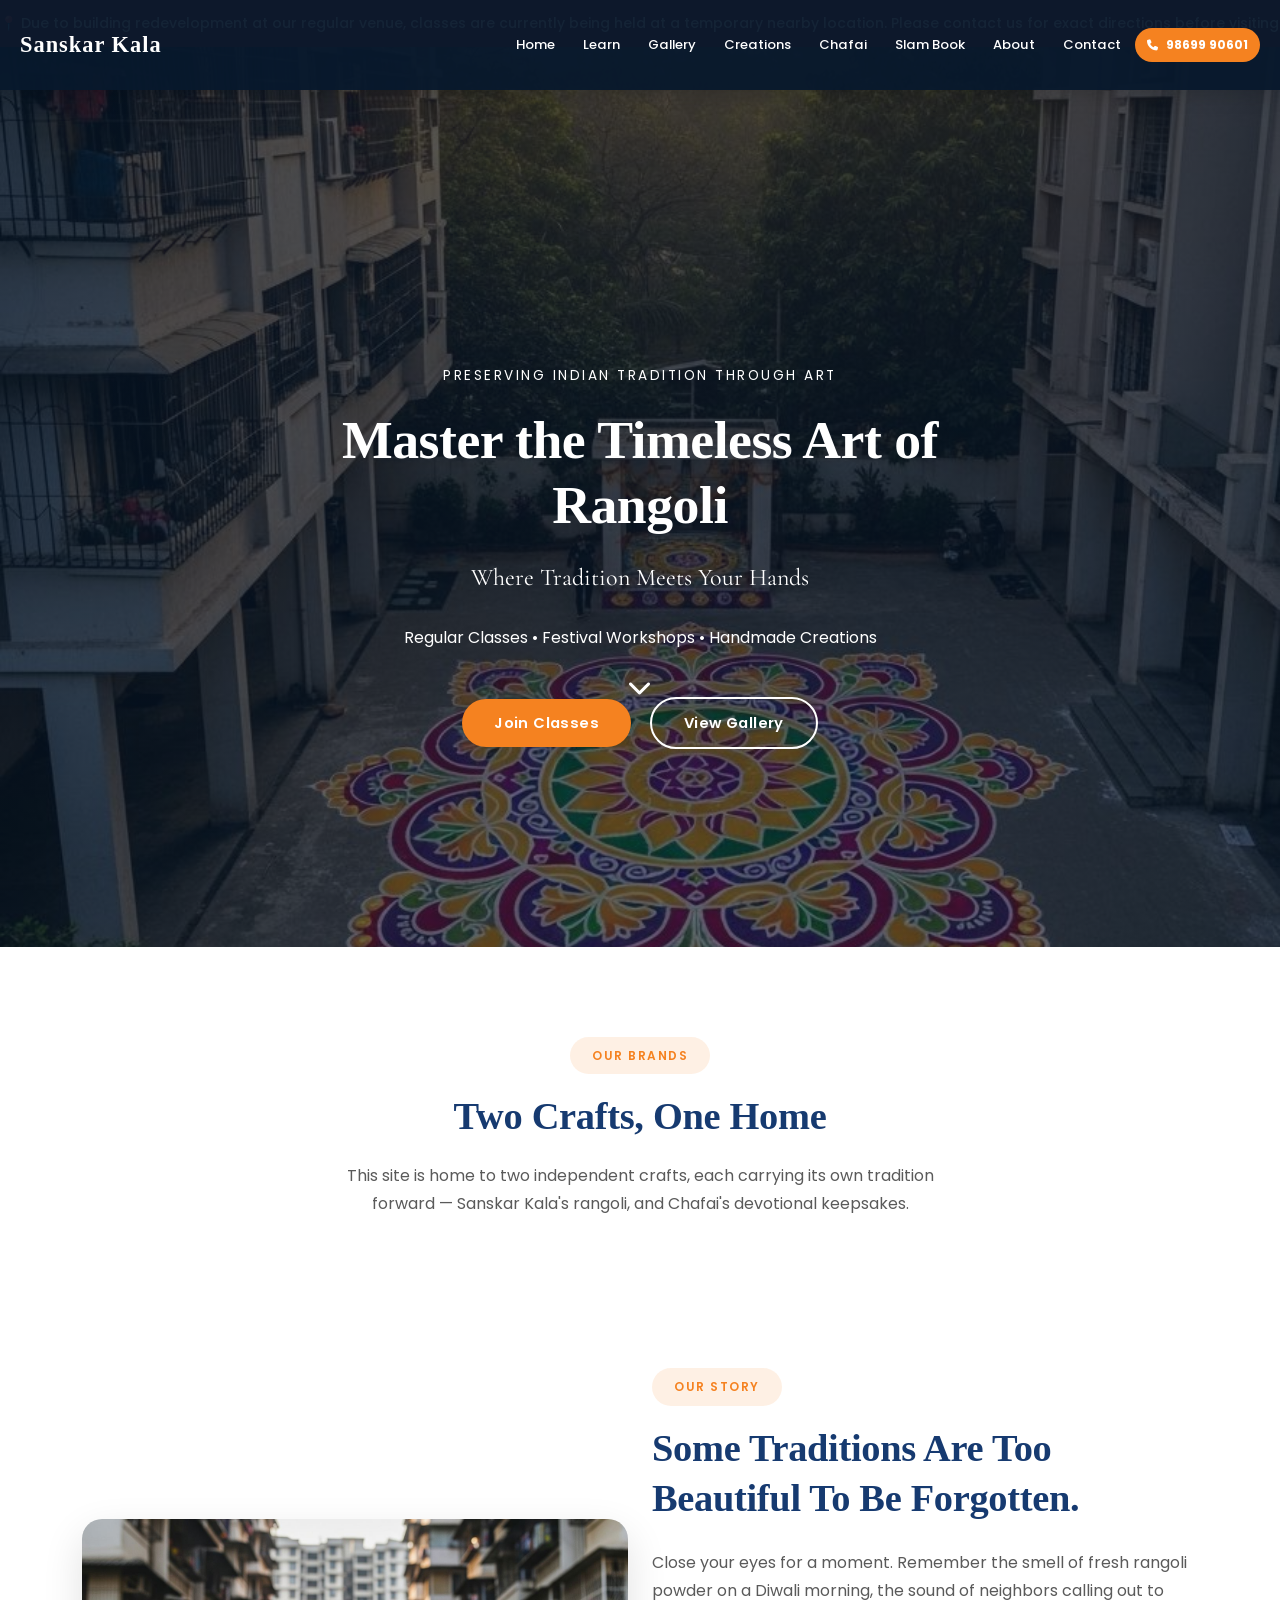
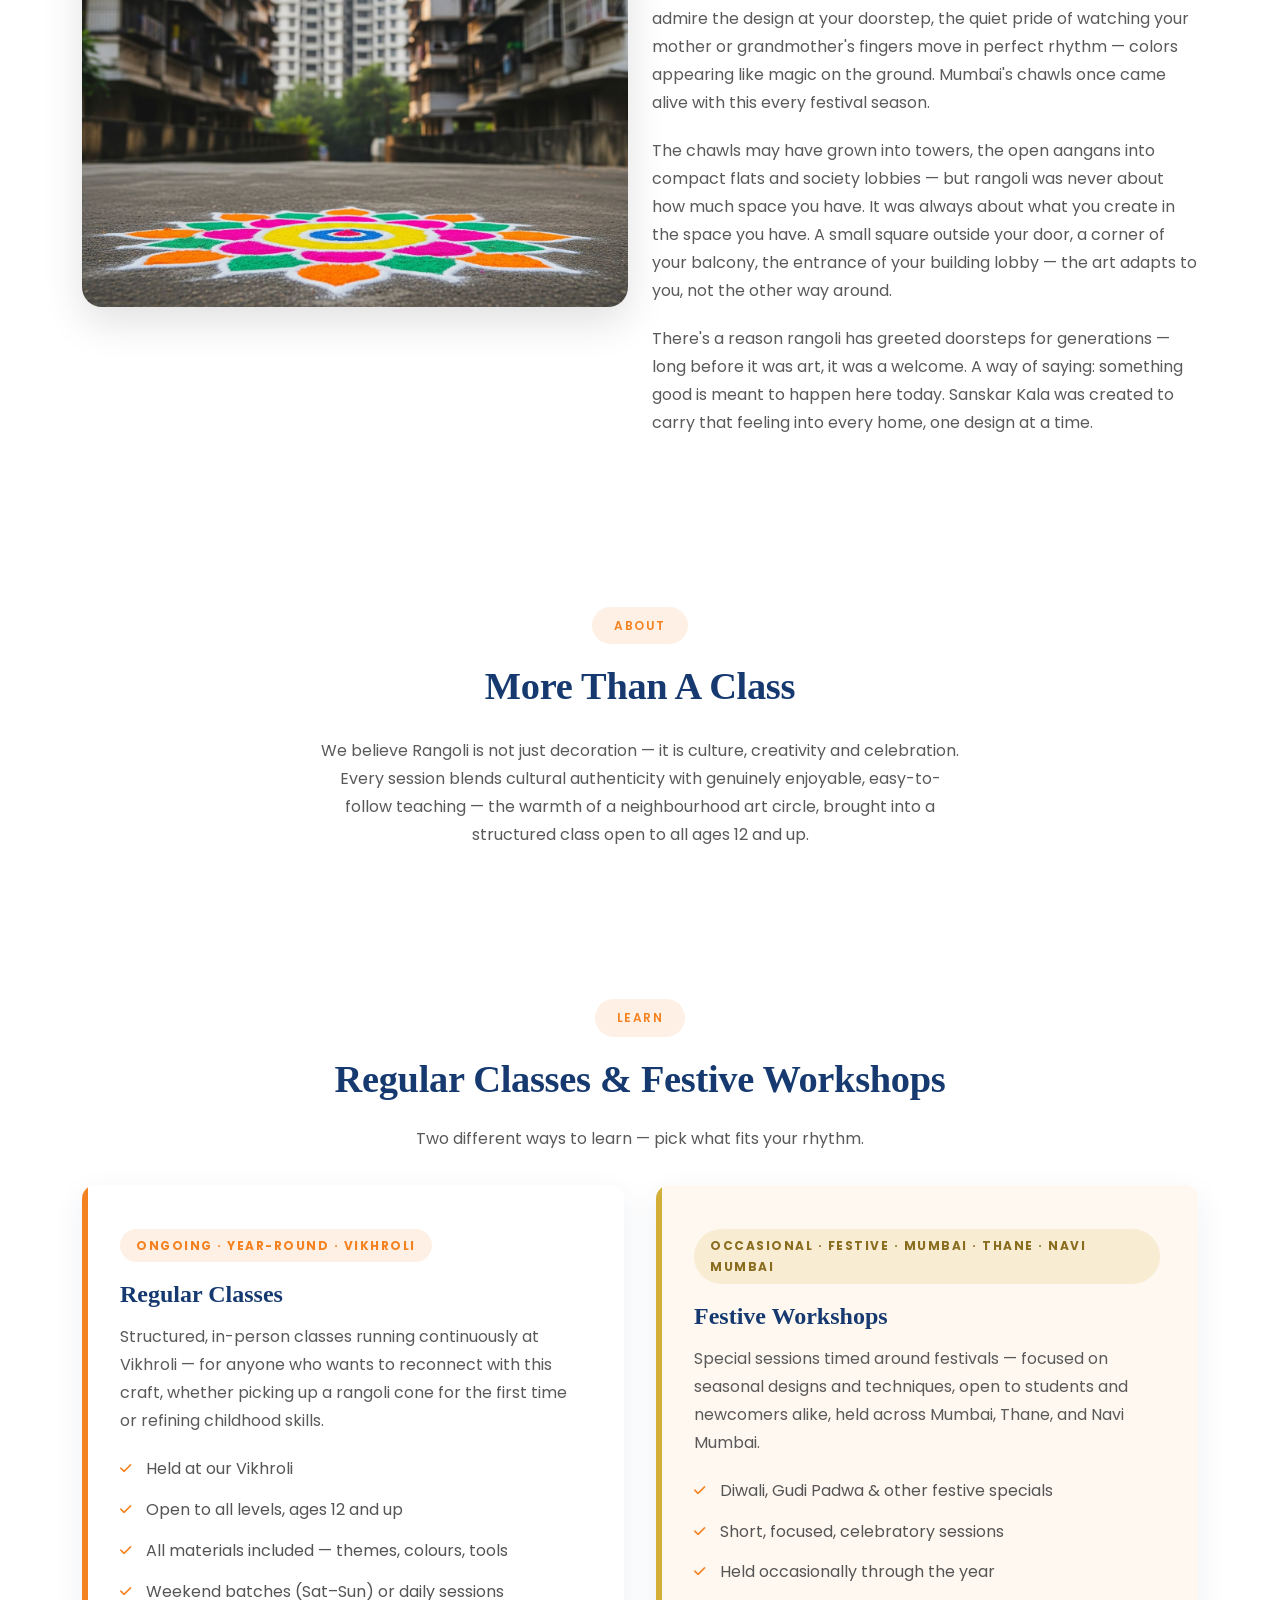
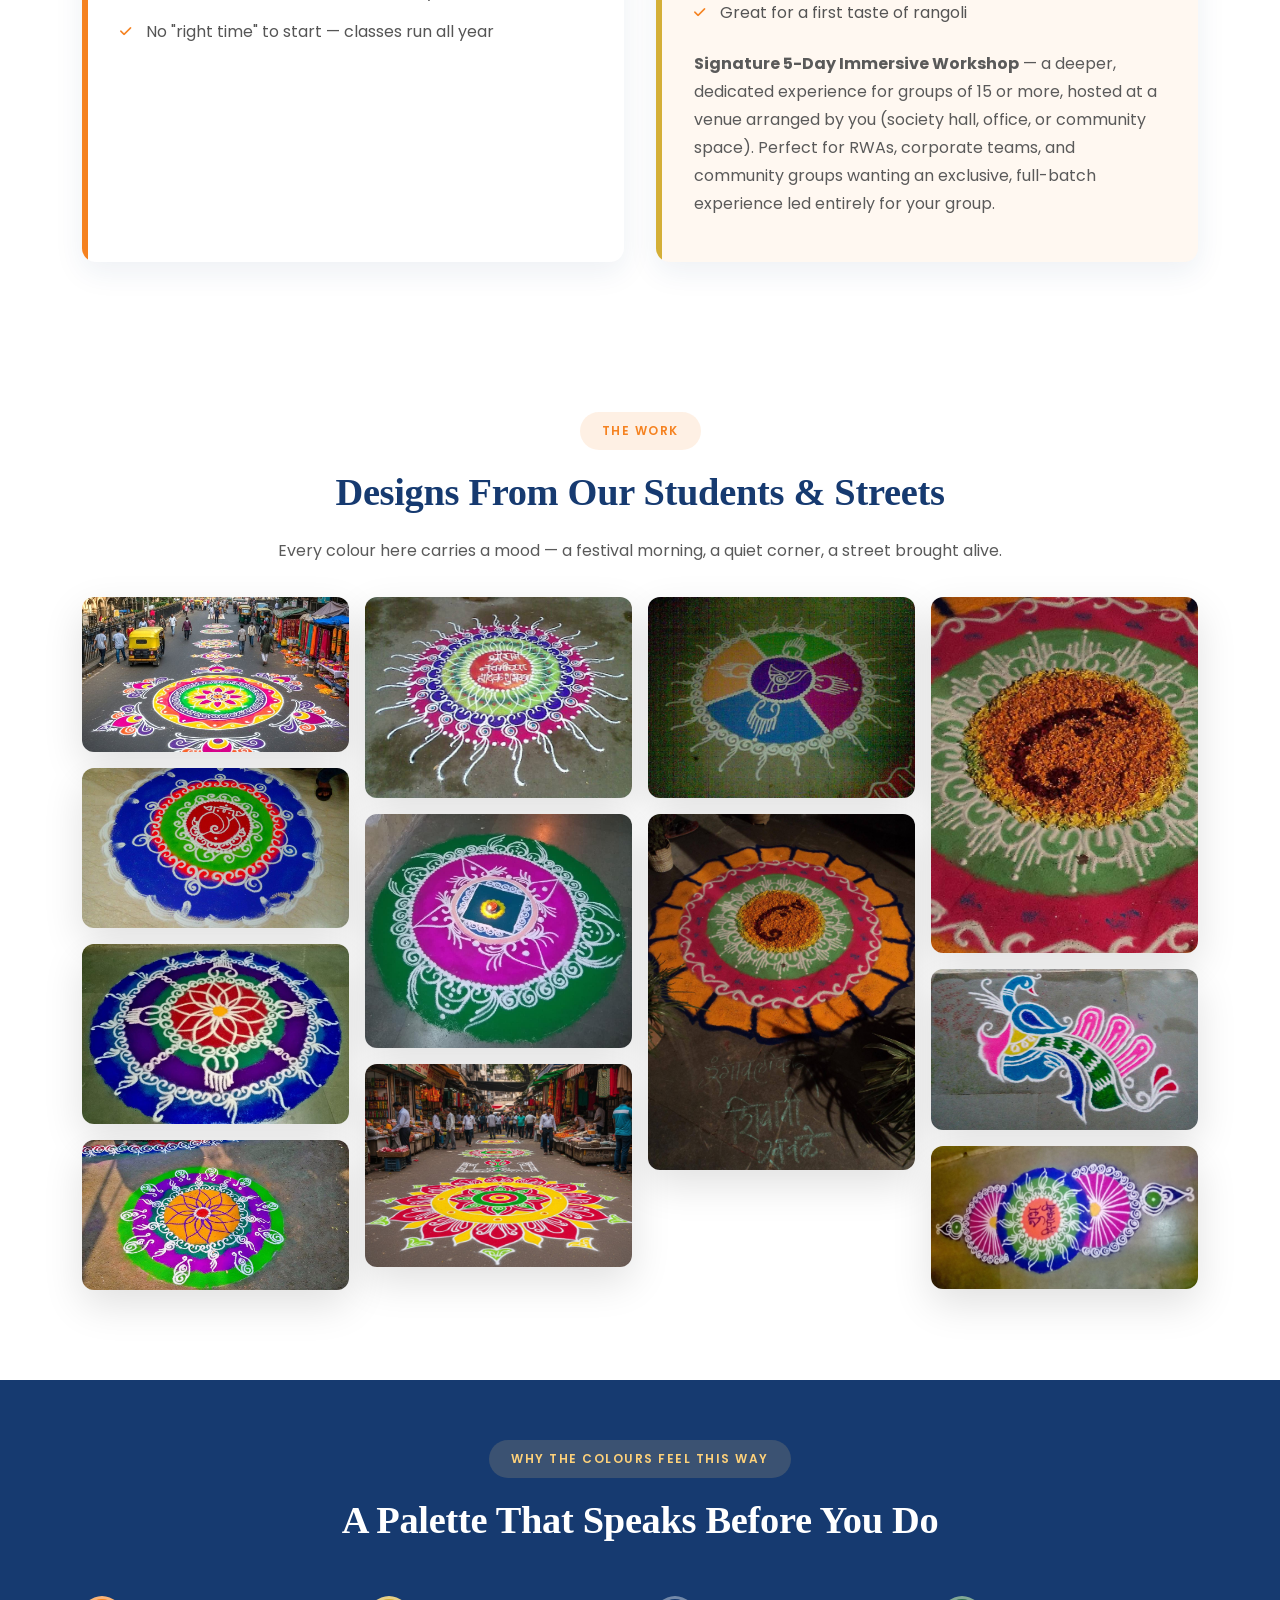
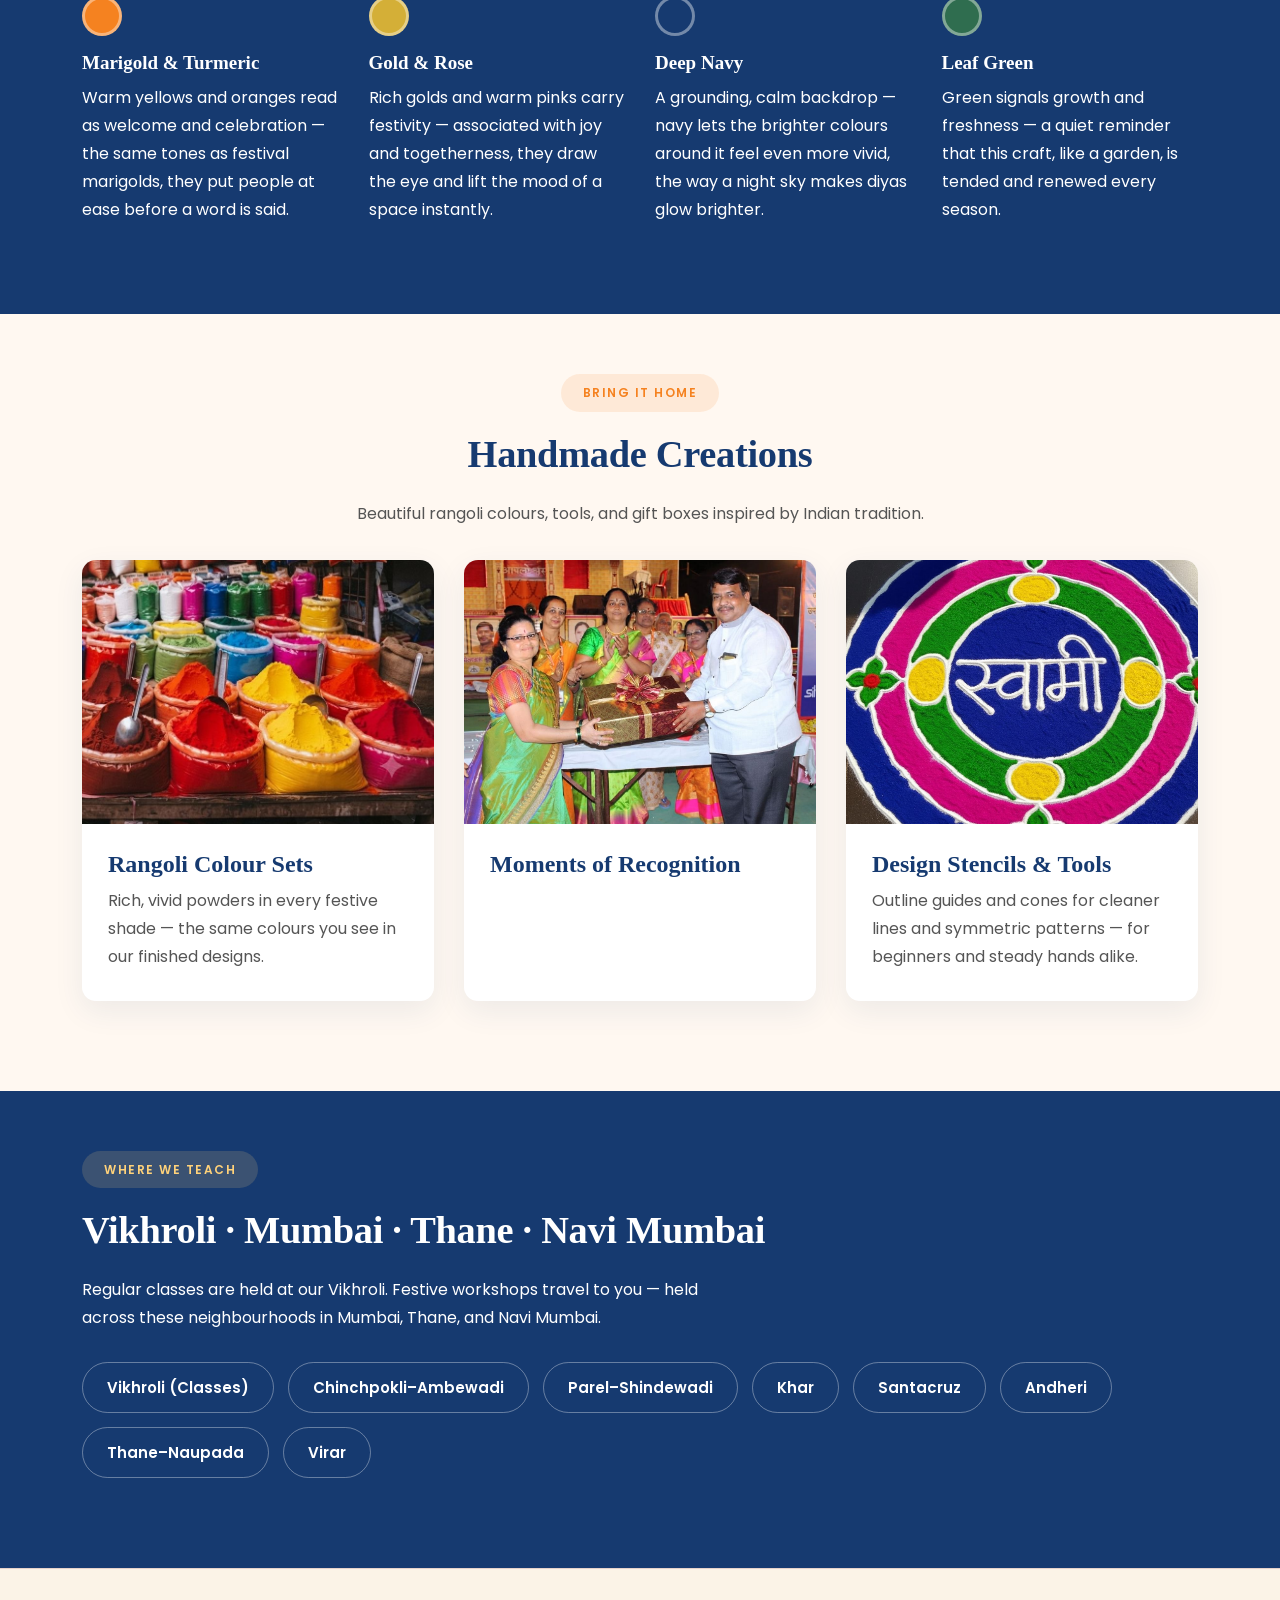
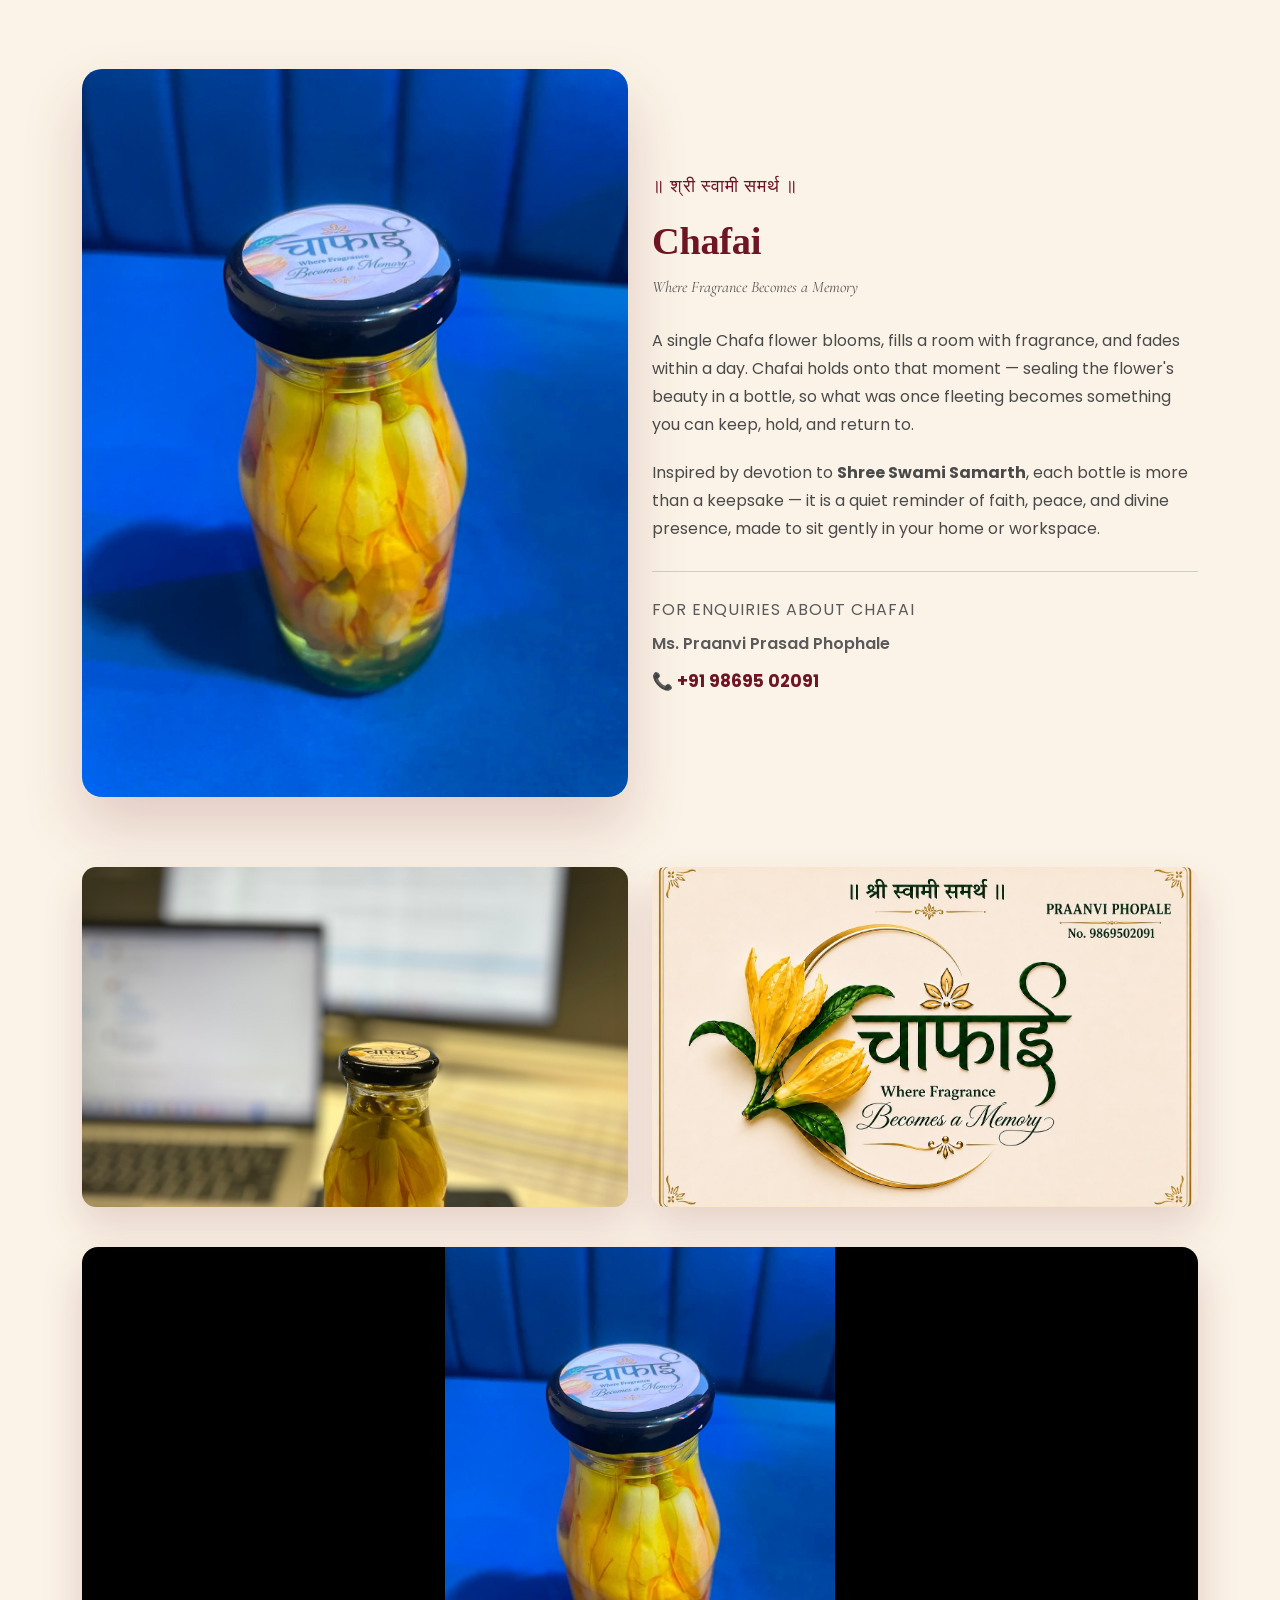
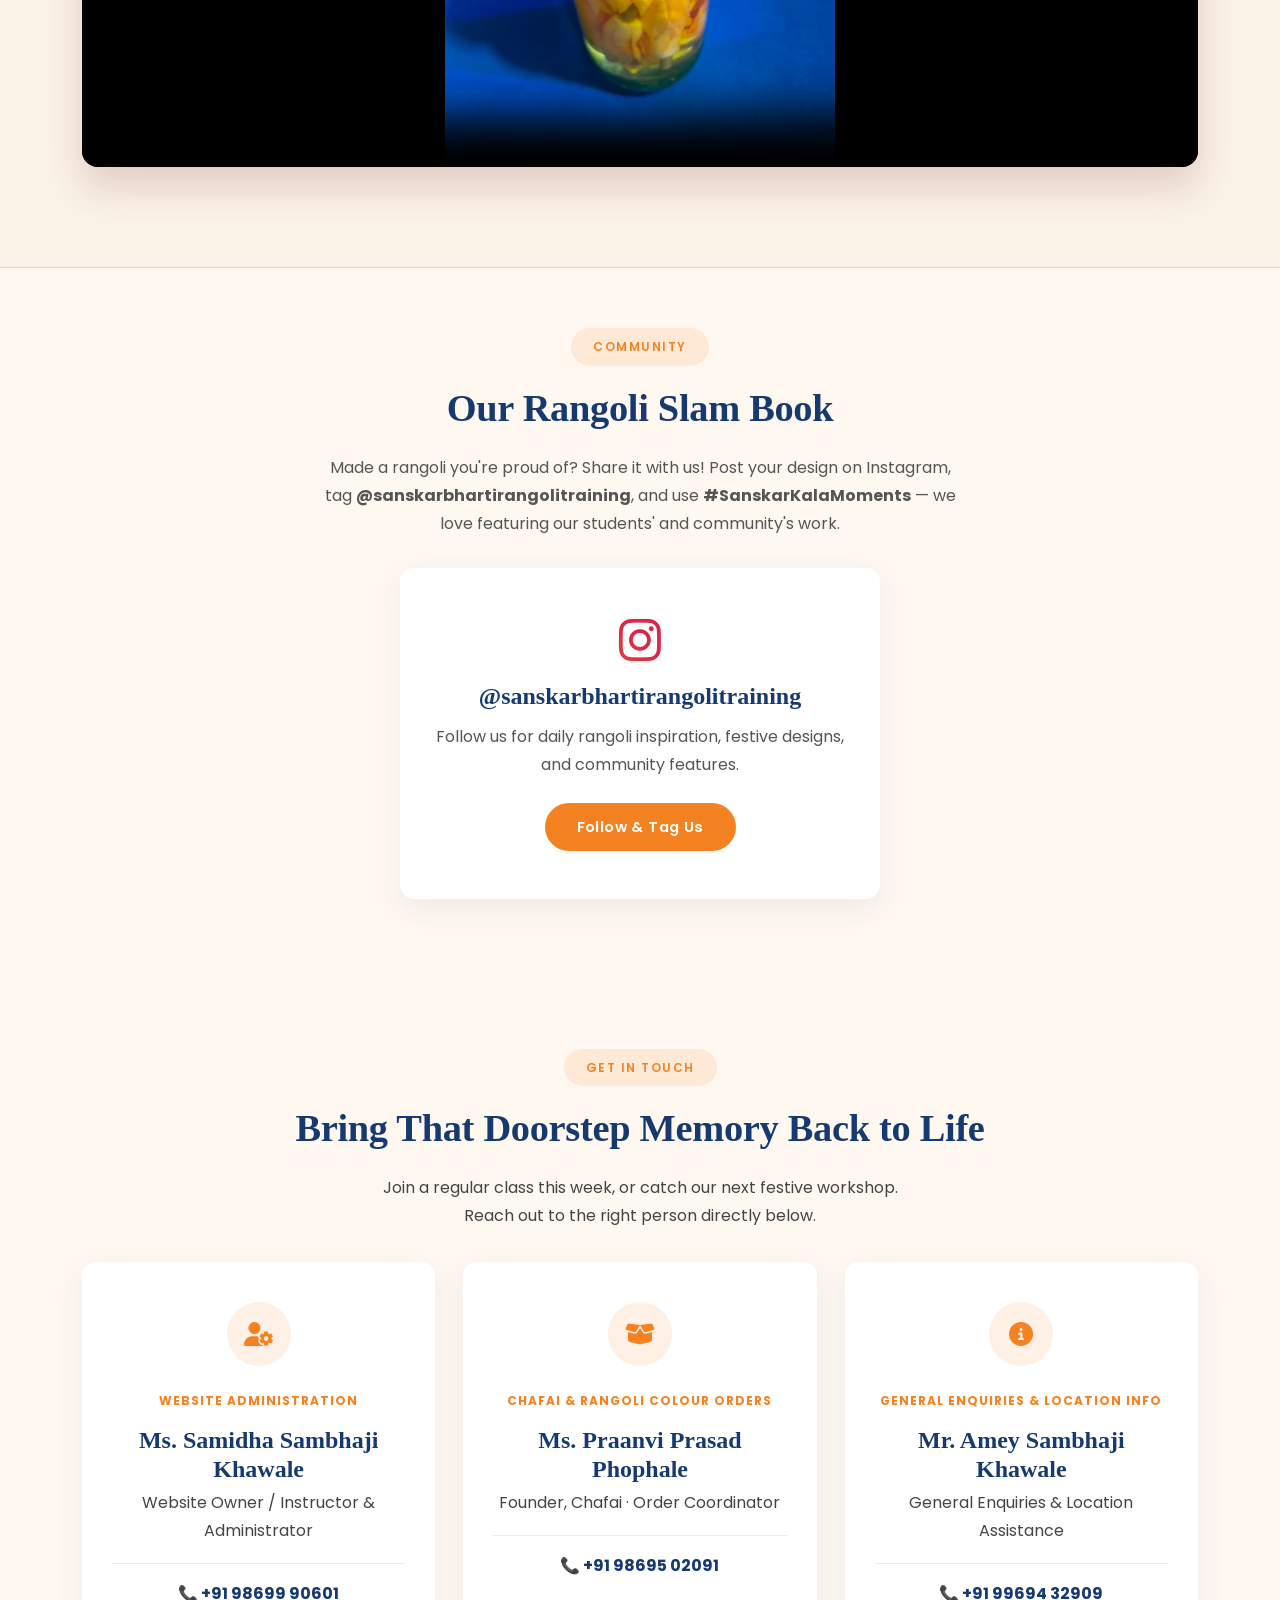
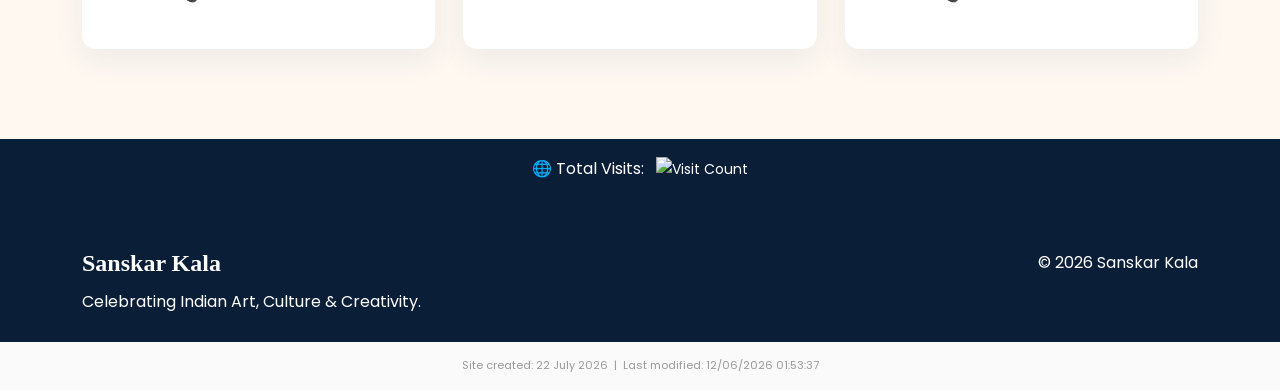
==== commit 068ed4cb: "Rename visitor counter class to avoid ad-blocker filtering" ====
--- a/index.html
+++ b/index.html
@@ -323,9 +323,9 @@
   </div>
 </section>
 
-<div class="visitor-strip">
-  <p>🌐 You are visitor number: </p>
-  <img src="https://visitor-badge.laobi.icu/badge?page_id=sanskarkala.com" alt="Visitor Count">
+<div class="site-stats-strip">
+  <p>🌐 Total Visits: </p>
+  <img src="https://visitor-badge.laobi.icu/badge?page_id=sanskarkala.com" alt="Visit Count">
 </div>
 
 <footer>
--- a/css/style.css
+++ b/css/style.css
@@ -1216,22 +1216,22 @@
   margin-bottom:2rem !important;
 }
 /*=========================
-VISITOR COUNTER
-=========================*/
-.visitor-strip{
+SITE STATS
+=========================*/
+.site-stats-strip{
   background:#0B1E38;
   text-align:center;
   padding:16px 0;
   color:#fff;
   font-size:14px;
 }
-.visitor-strip p{
+.site-stats-strip p{
   display:inline-block;
   margin:0 8px 0 0;
   color:#fff !important;
   vertical-align:middle;
 }
-.visitor-strip img{
+.site-stats-strip img{
   display:inline-block;
   vertical-align:middle;
 }
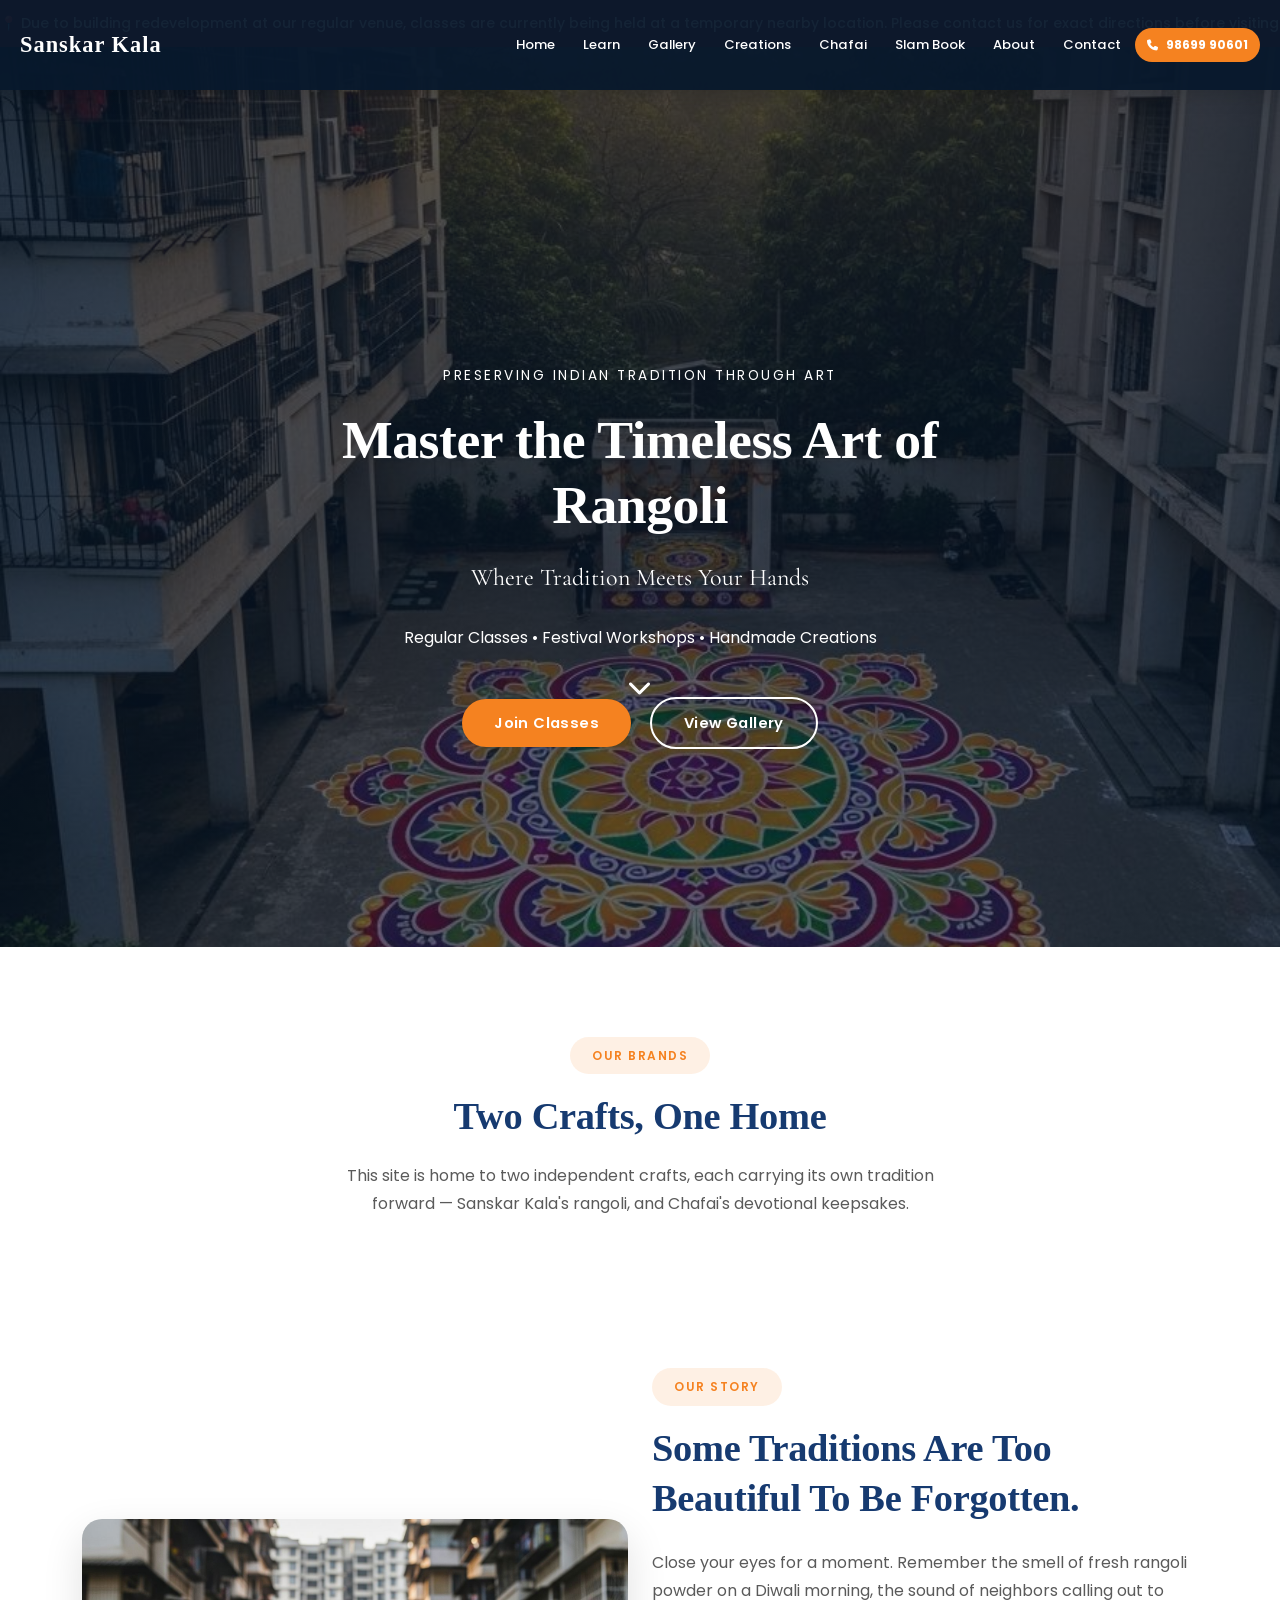
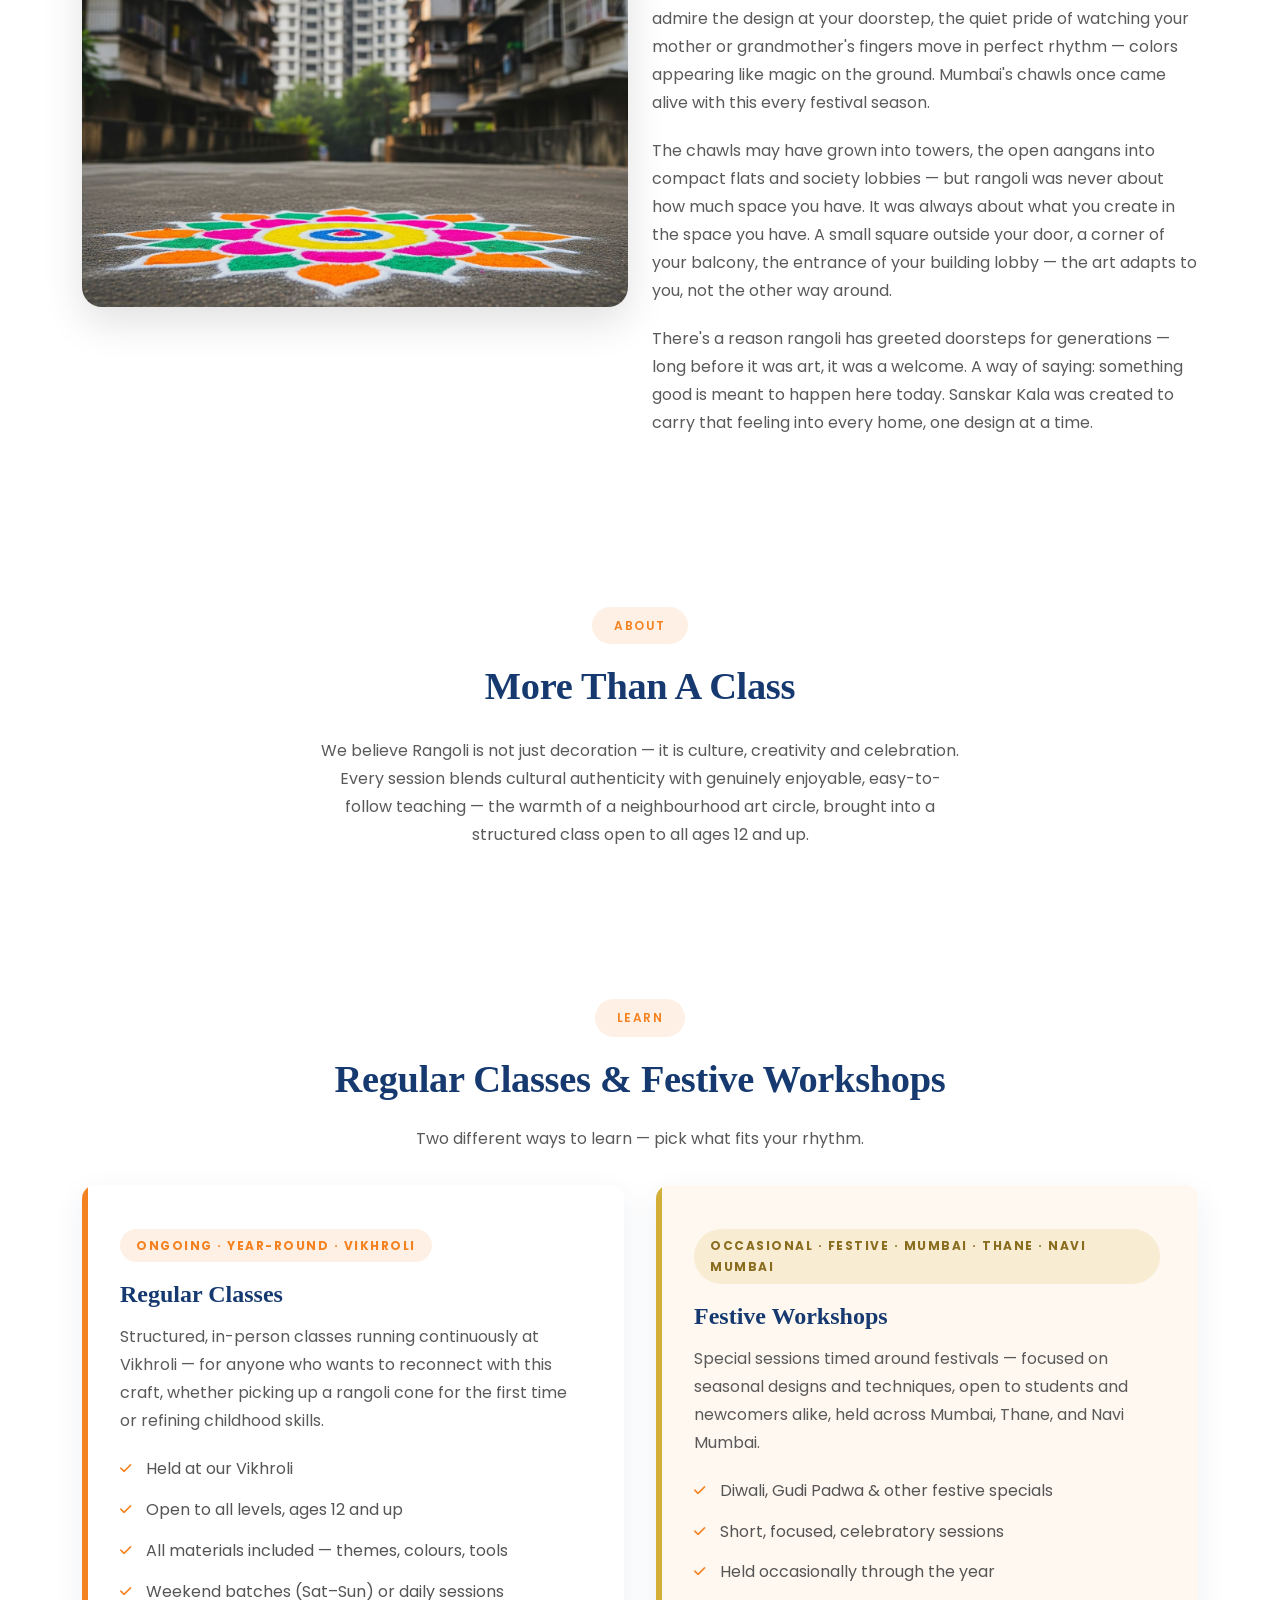
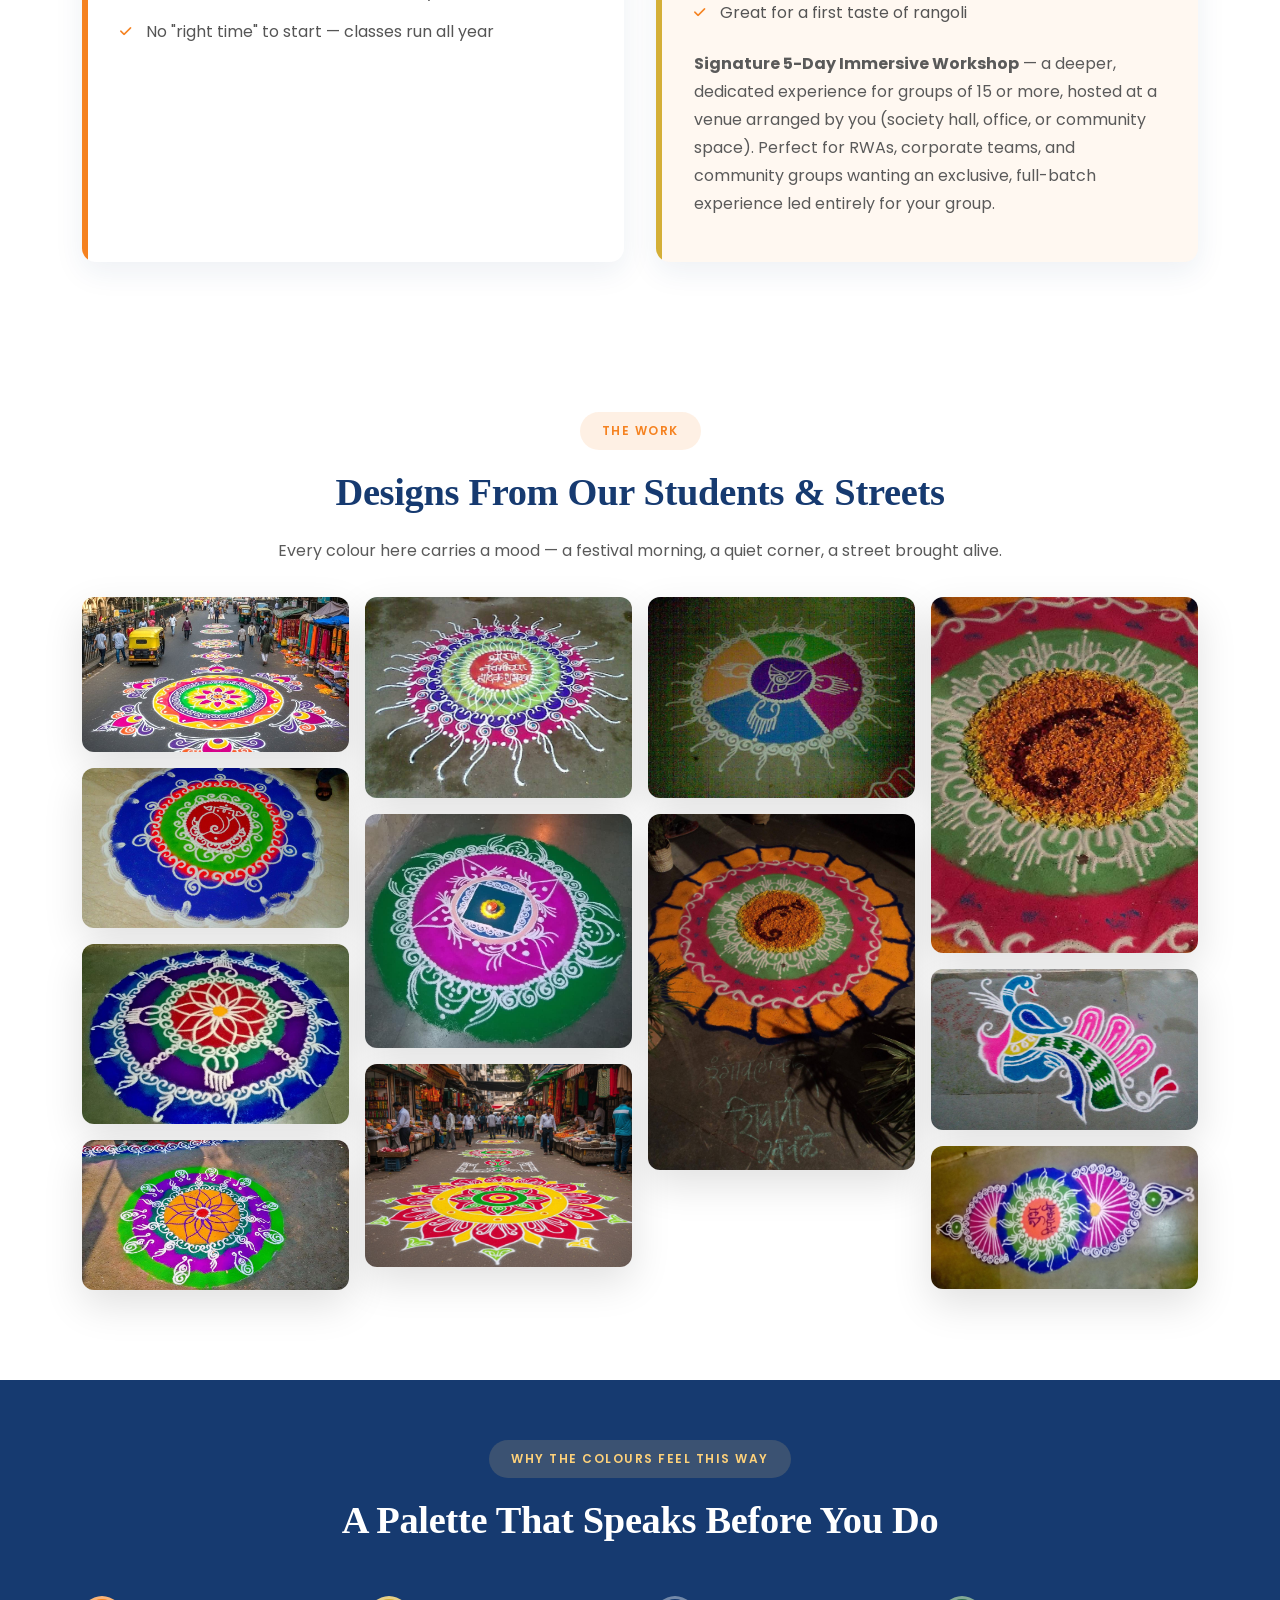
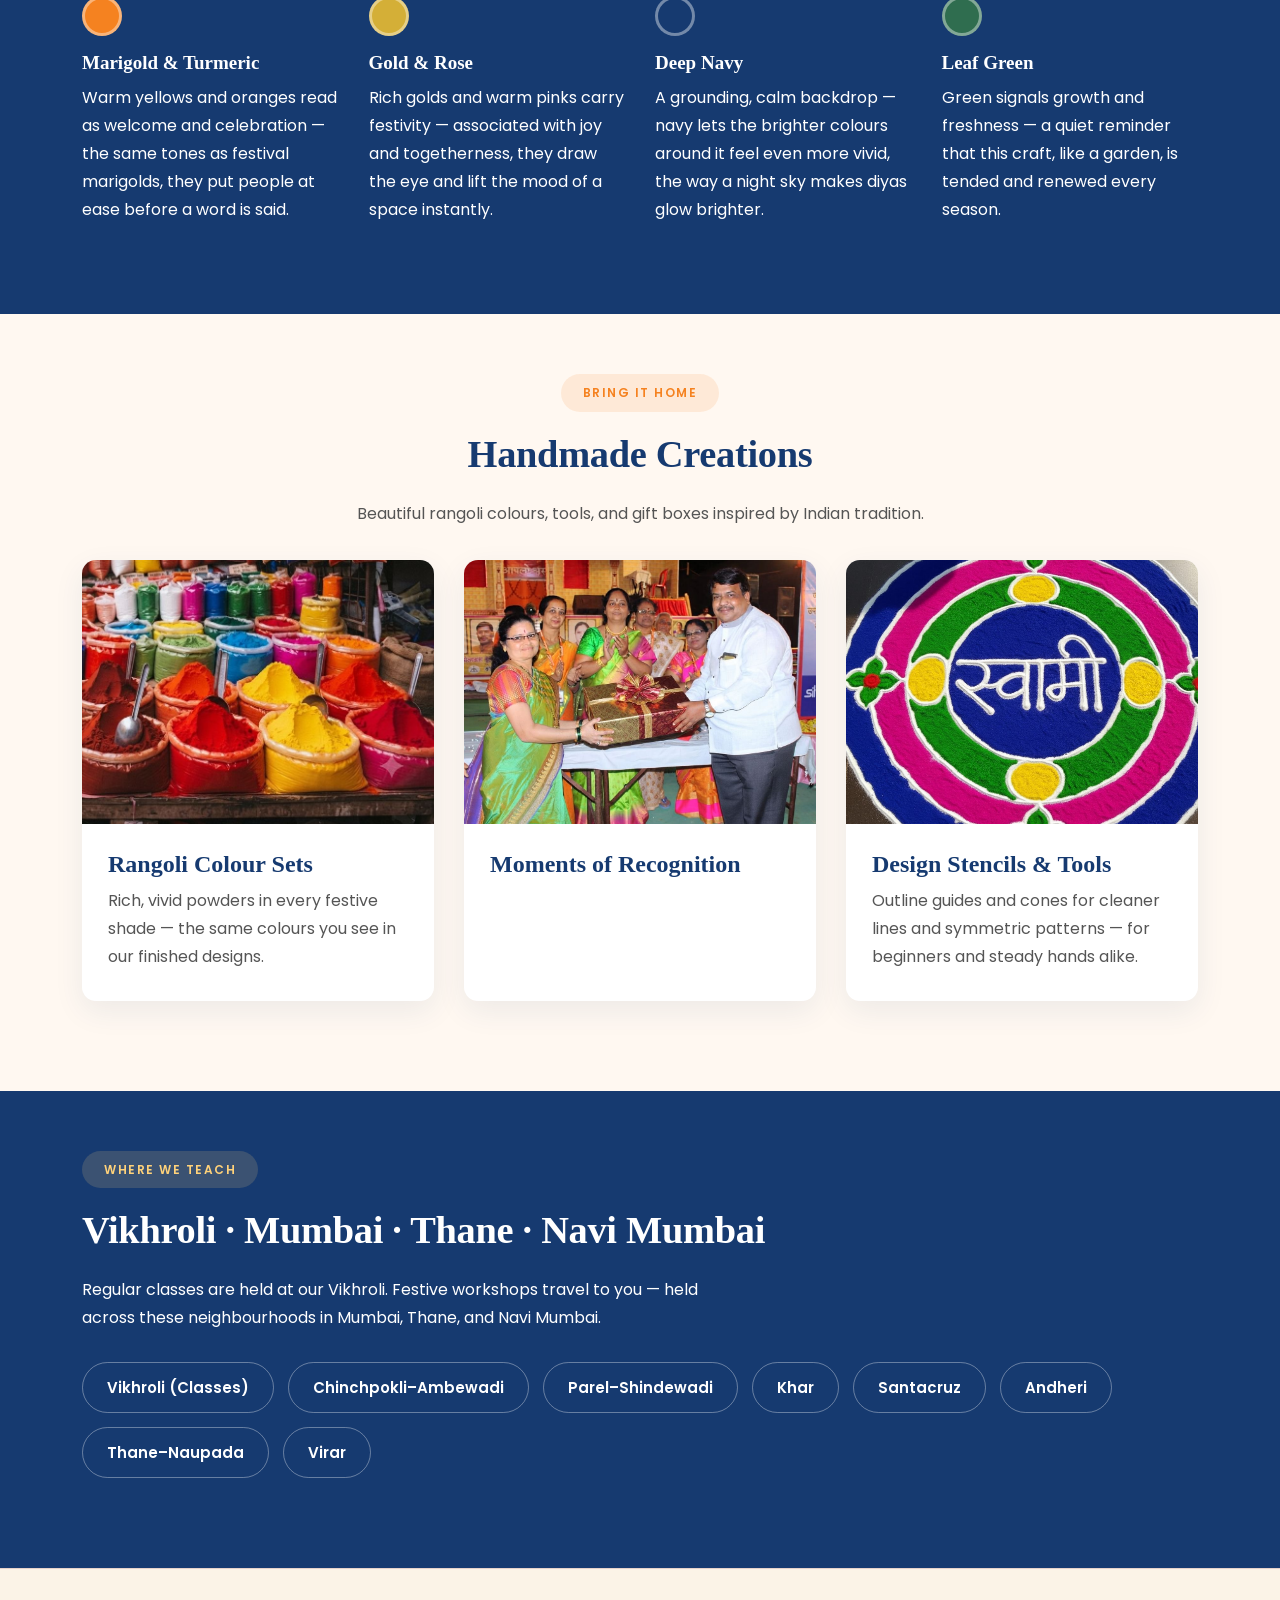
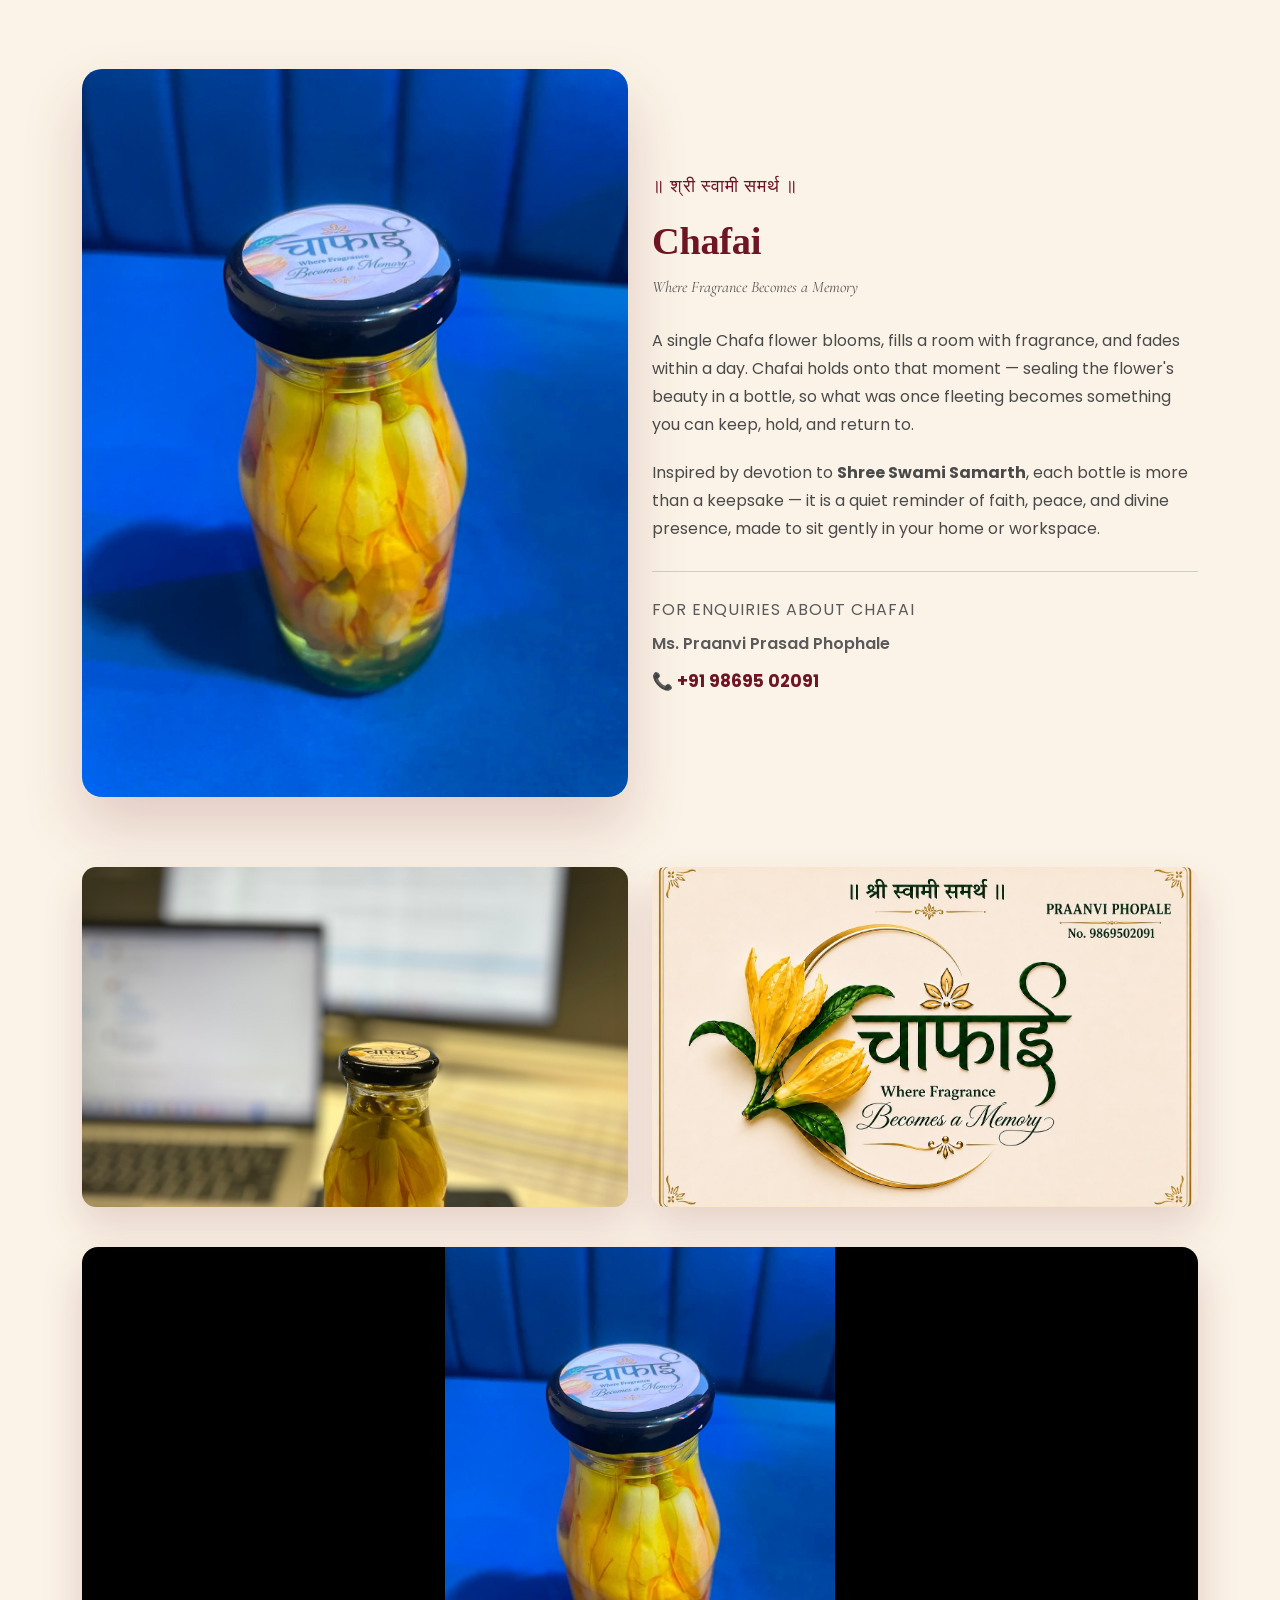
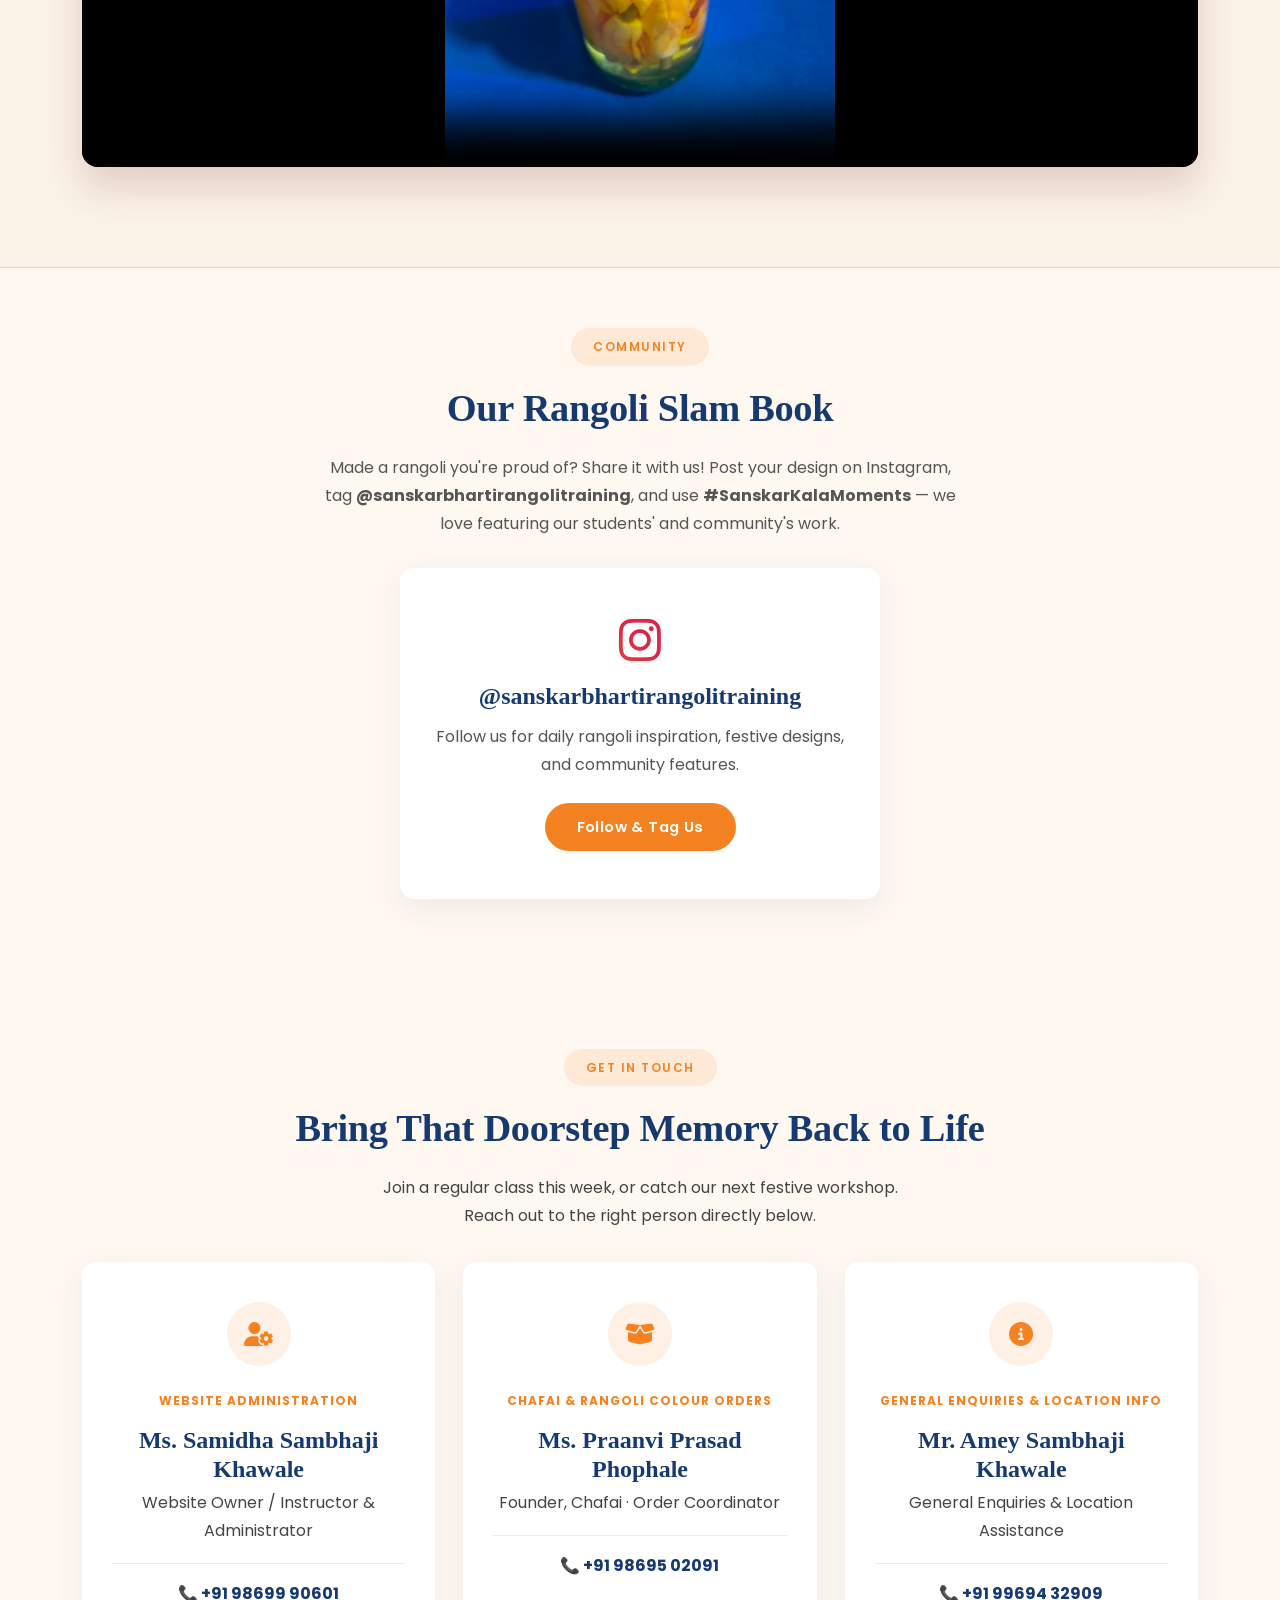
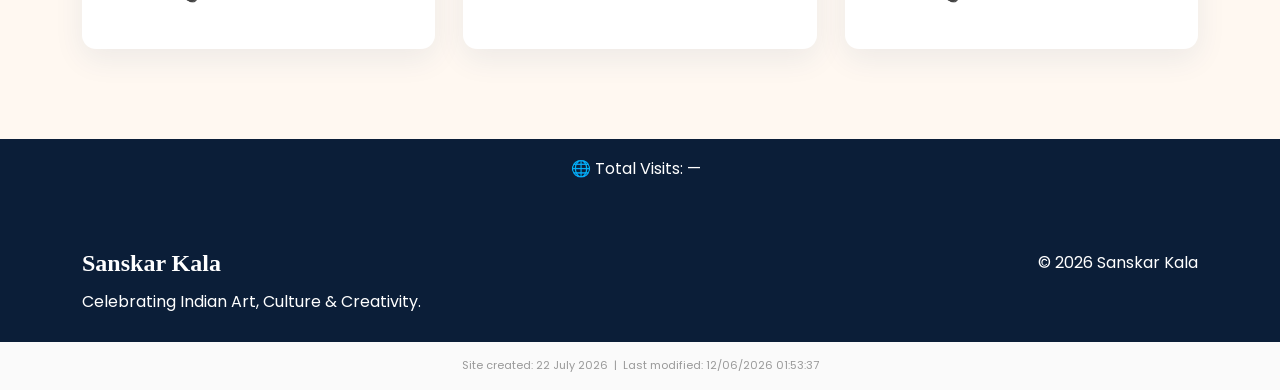
==== commit 926599d7: "Switch to approximate unique-visitor counter" ====
--- a/index.html
+++ b/index.html
@@ -324,8 +324,7 @@
 </section>
 
 <div class="site-stats-strip">
-  <p>🌐 Total Visits: </p>
-  <img src="https://visitor-badge.laobi.icu/badge?page_id=sanskarkala.com" alt="Visit Count">
+  <p>🌐 Total Visits: <span id="visit-count">—</span></p>
 </div>
 
 <footer>
@@ -394,4 +393,33 @@
 </script>
 
 </body>
+</html>
+<script>
+  (function() {
+    const namespace = "sanskarkala-com";
+    const key = "homepage-visits";
+    const hasVisited = localStorage.getItem('sk_has_visited');
+
+    function displayCount(count) {
+      document.getElementById('visit-count').textContent = count;
+    }
+
+    if (!hasVisited) {
+      fetch(`https://api.countapi.xyz/hit/${namespace}/${key}`)
+        .then(res => res.json())
+        .then(data => {
+          displayCount(data.value);
+          localStorage.setItem('sk_has_visited', 'true');
+        })
+        .catch(() => displayCount('—'));
+    } else {
+      fetch(`https://api.countapi.xyz/get/${namespace}/${key}`)
+        .then(res => res.json())
+        .then(data => displayCount(data.value))
+        .catch(() => displayCount('—'));
+    }
+  })();
+</script>
+
+</body>
 </html>
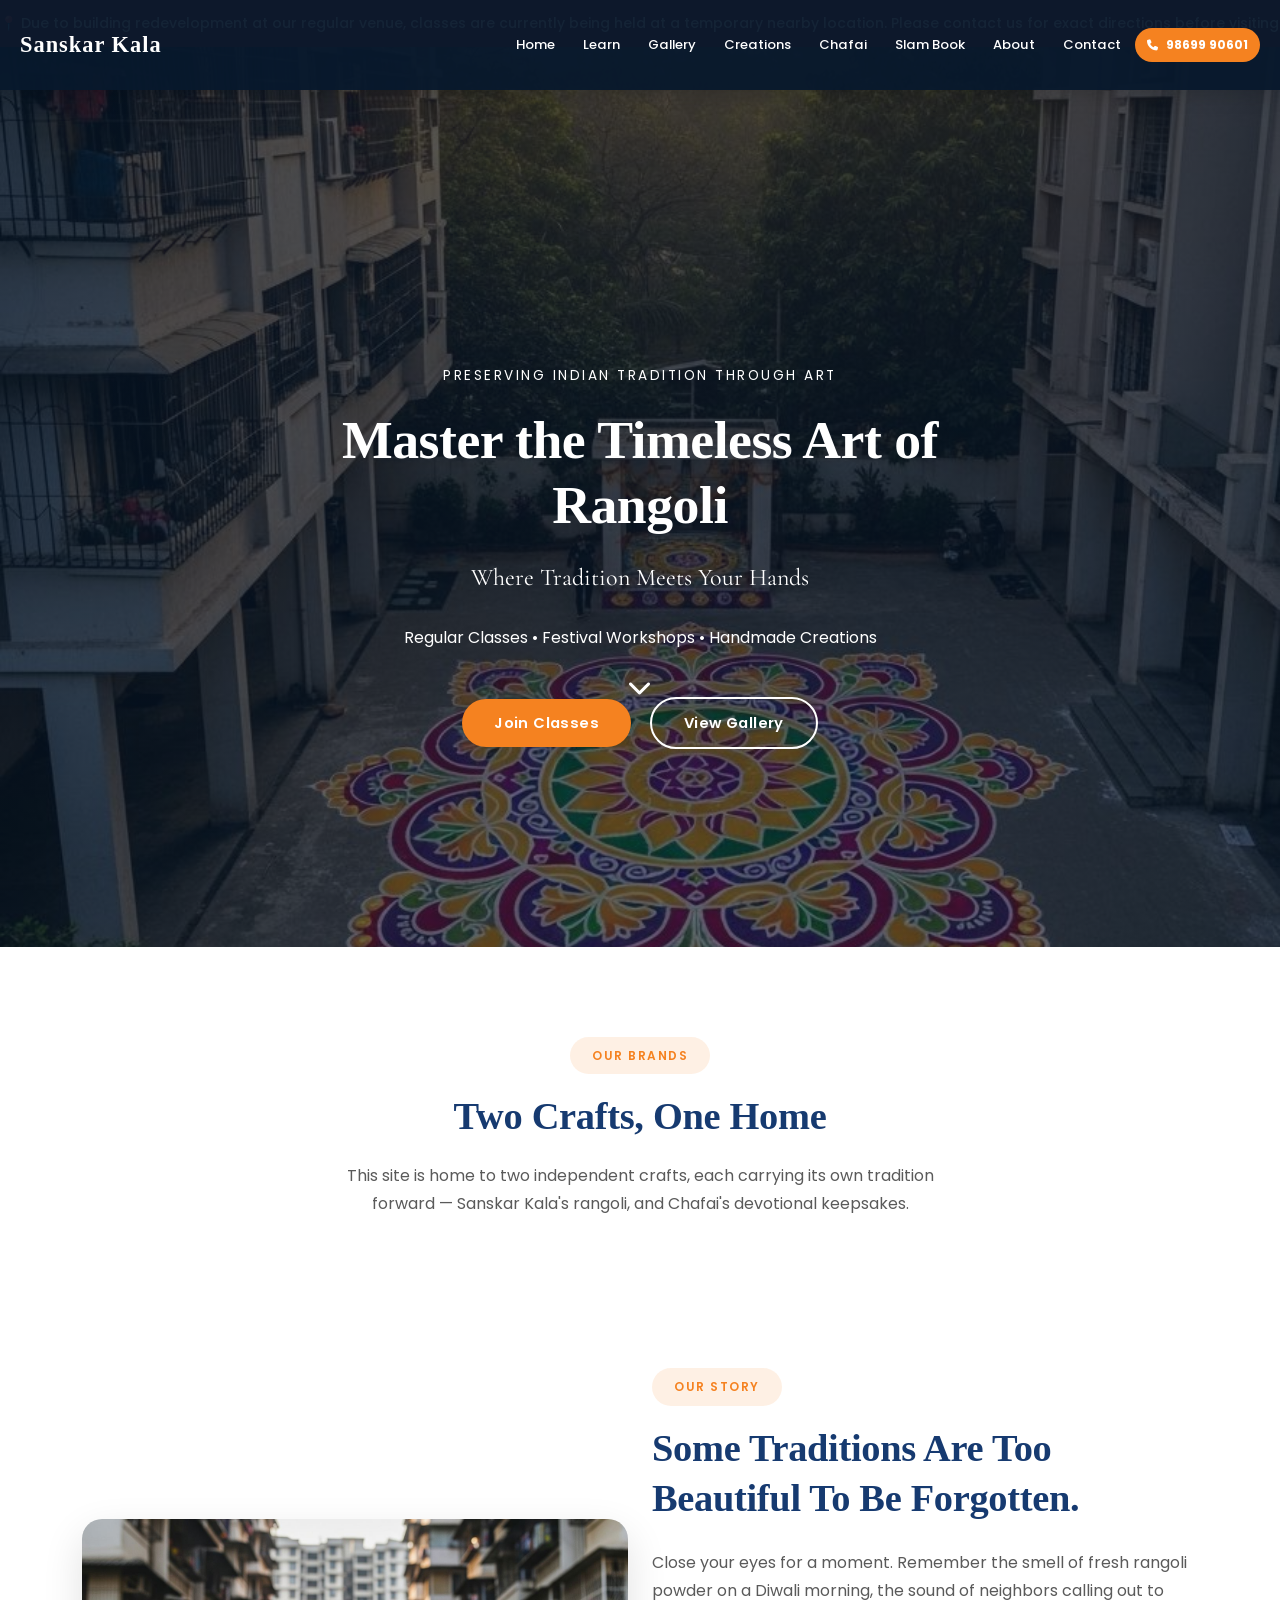
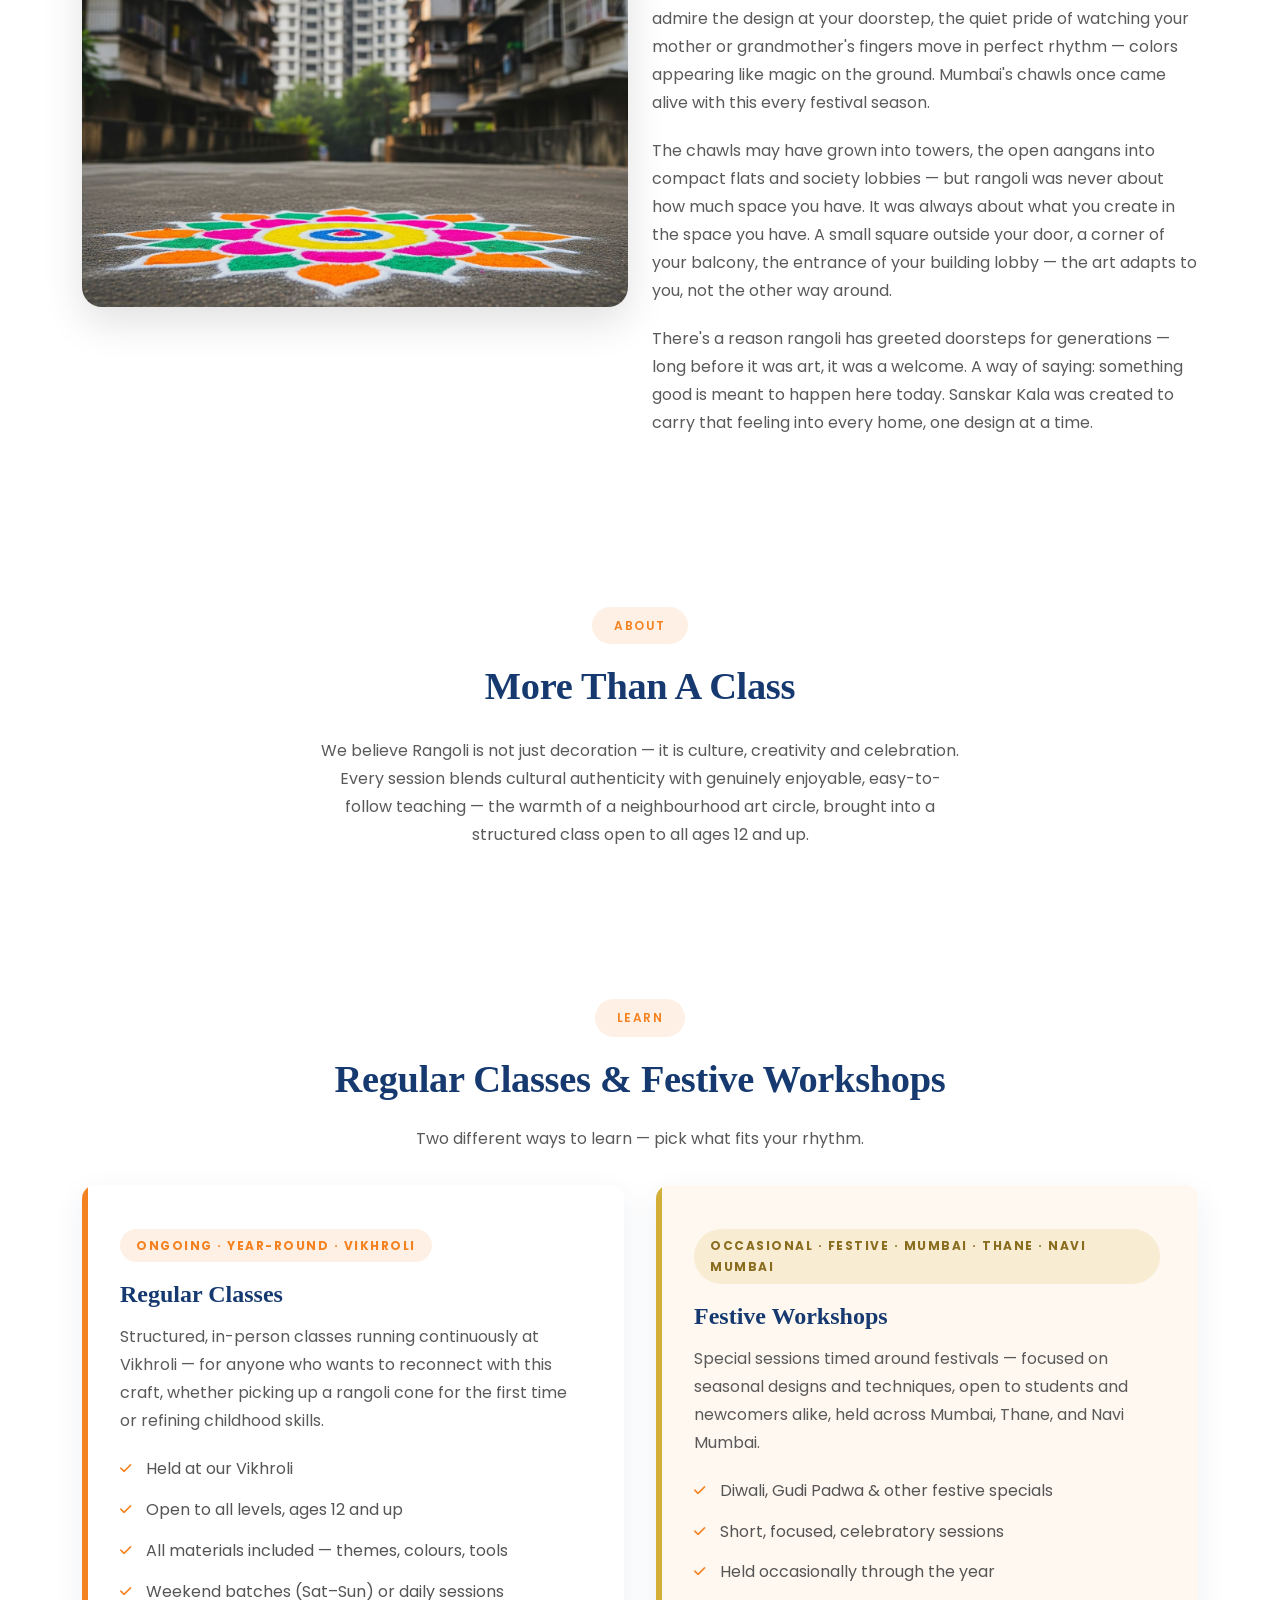
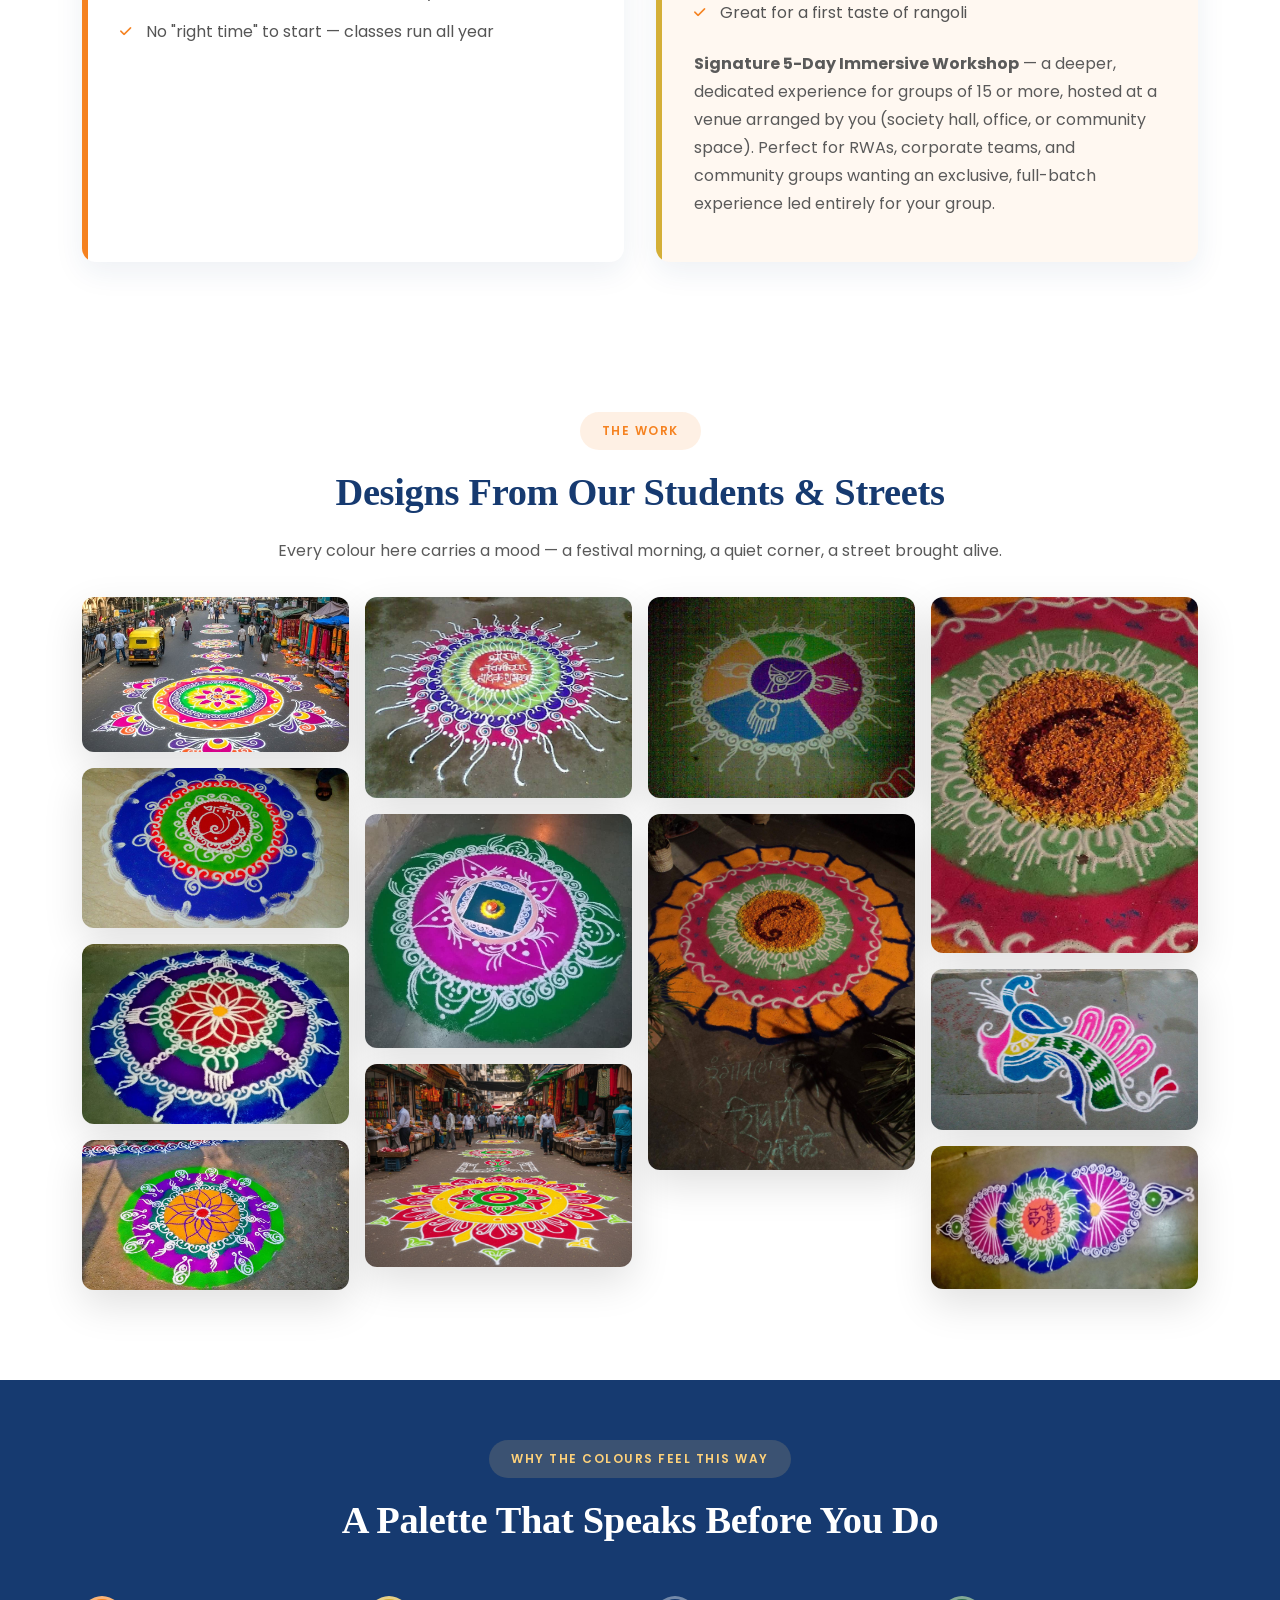
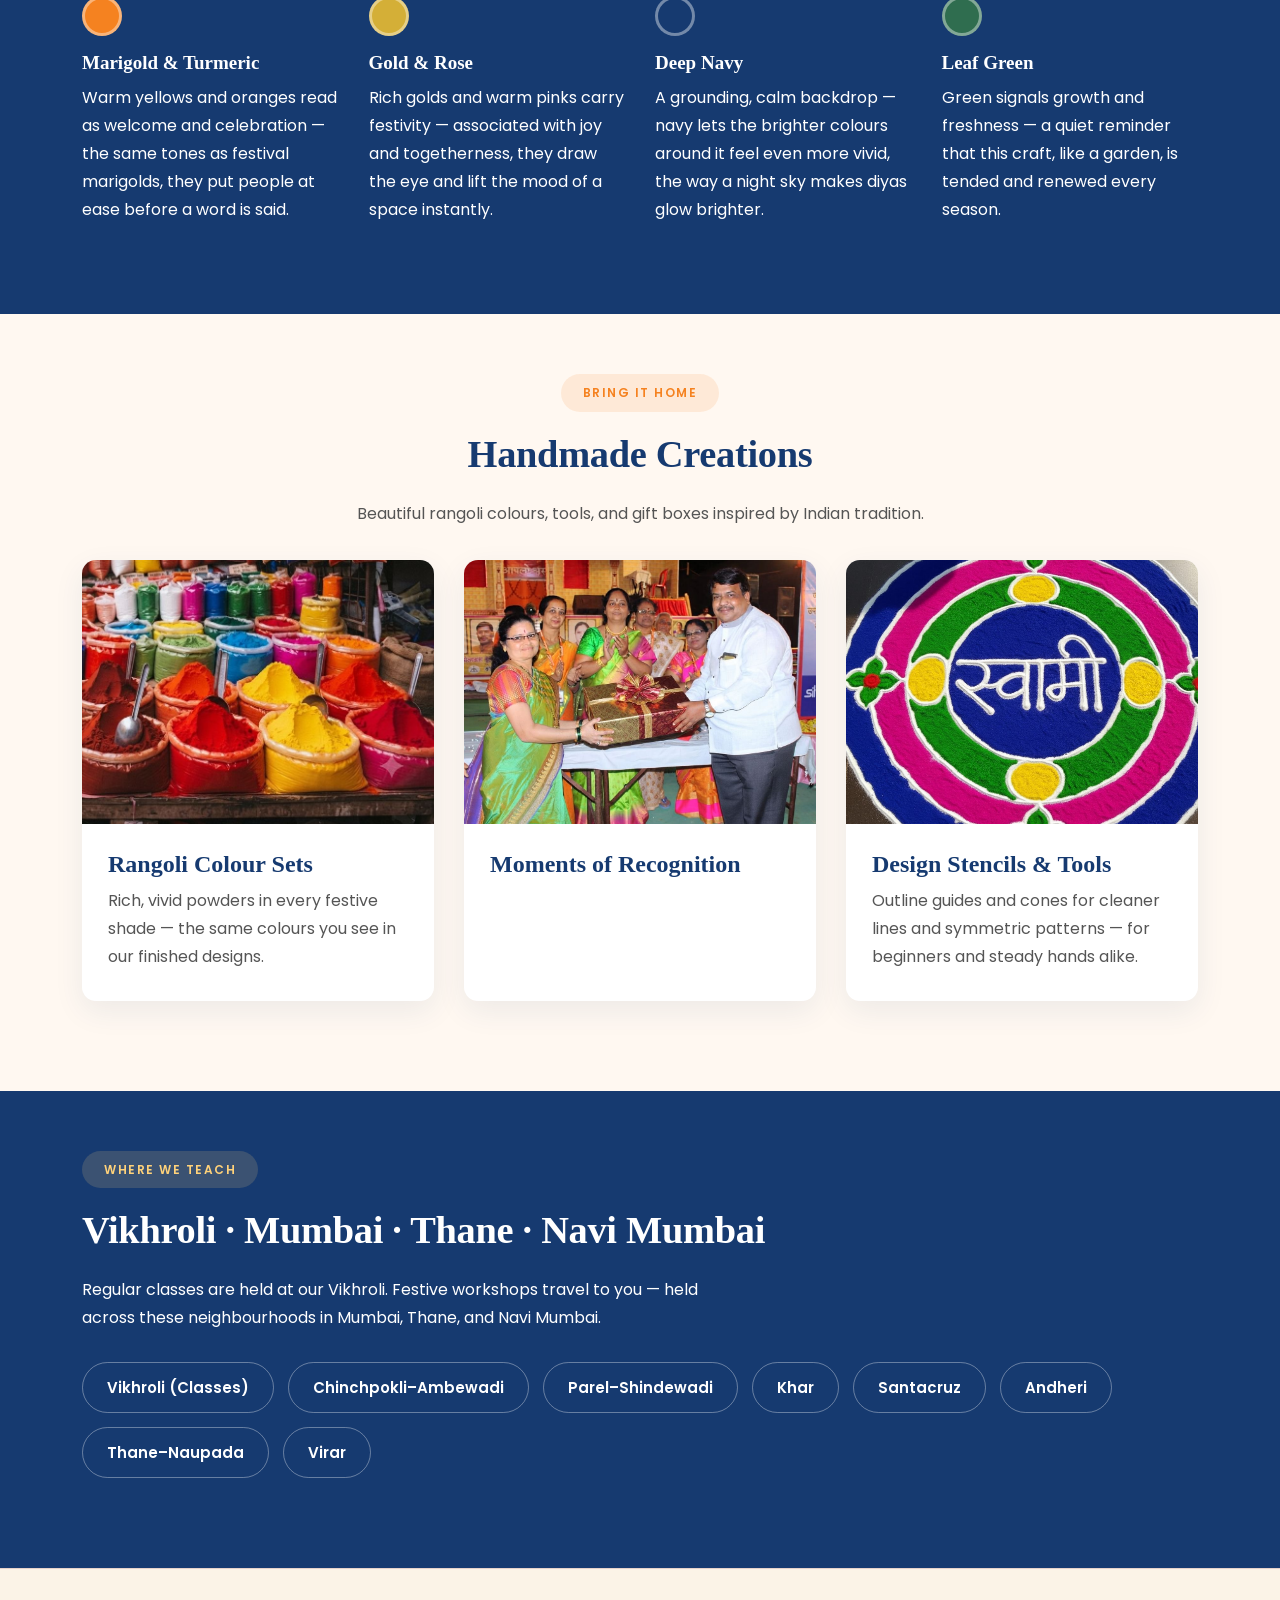
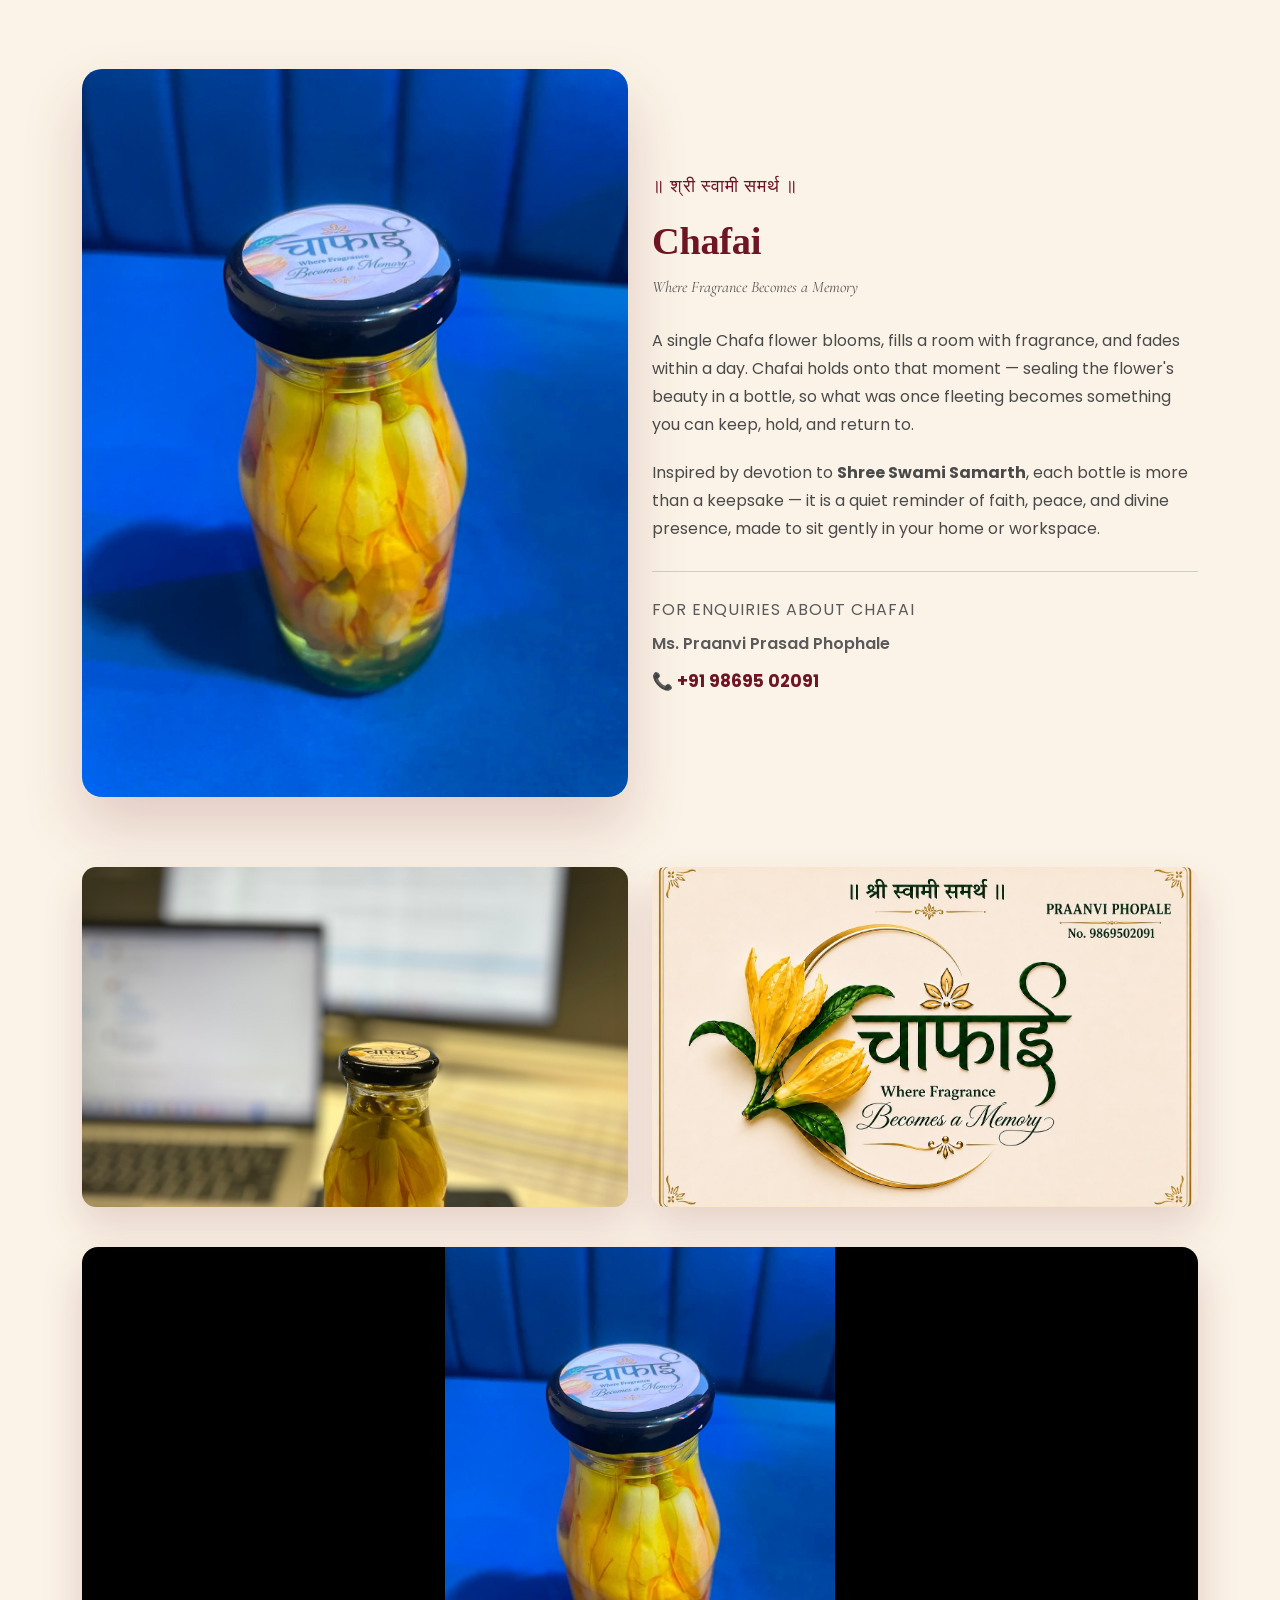
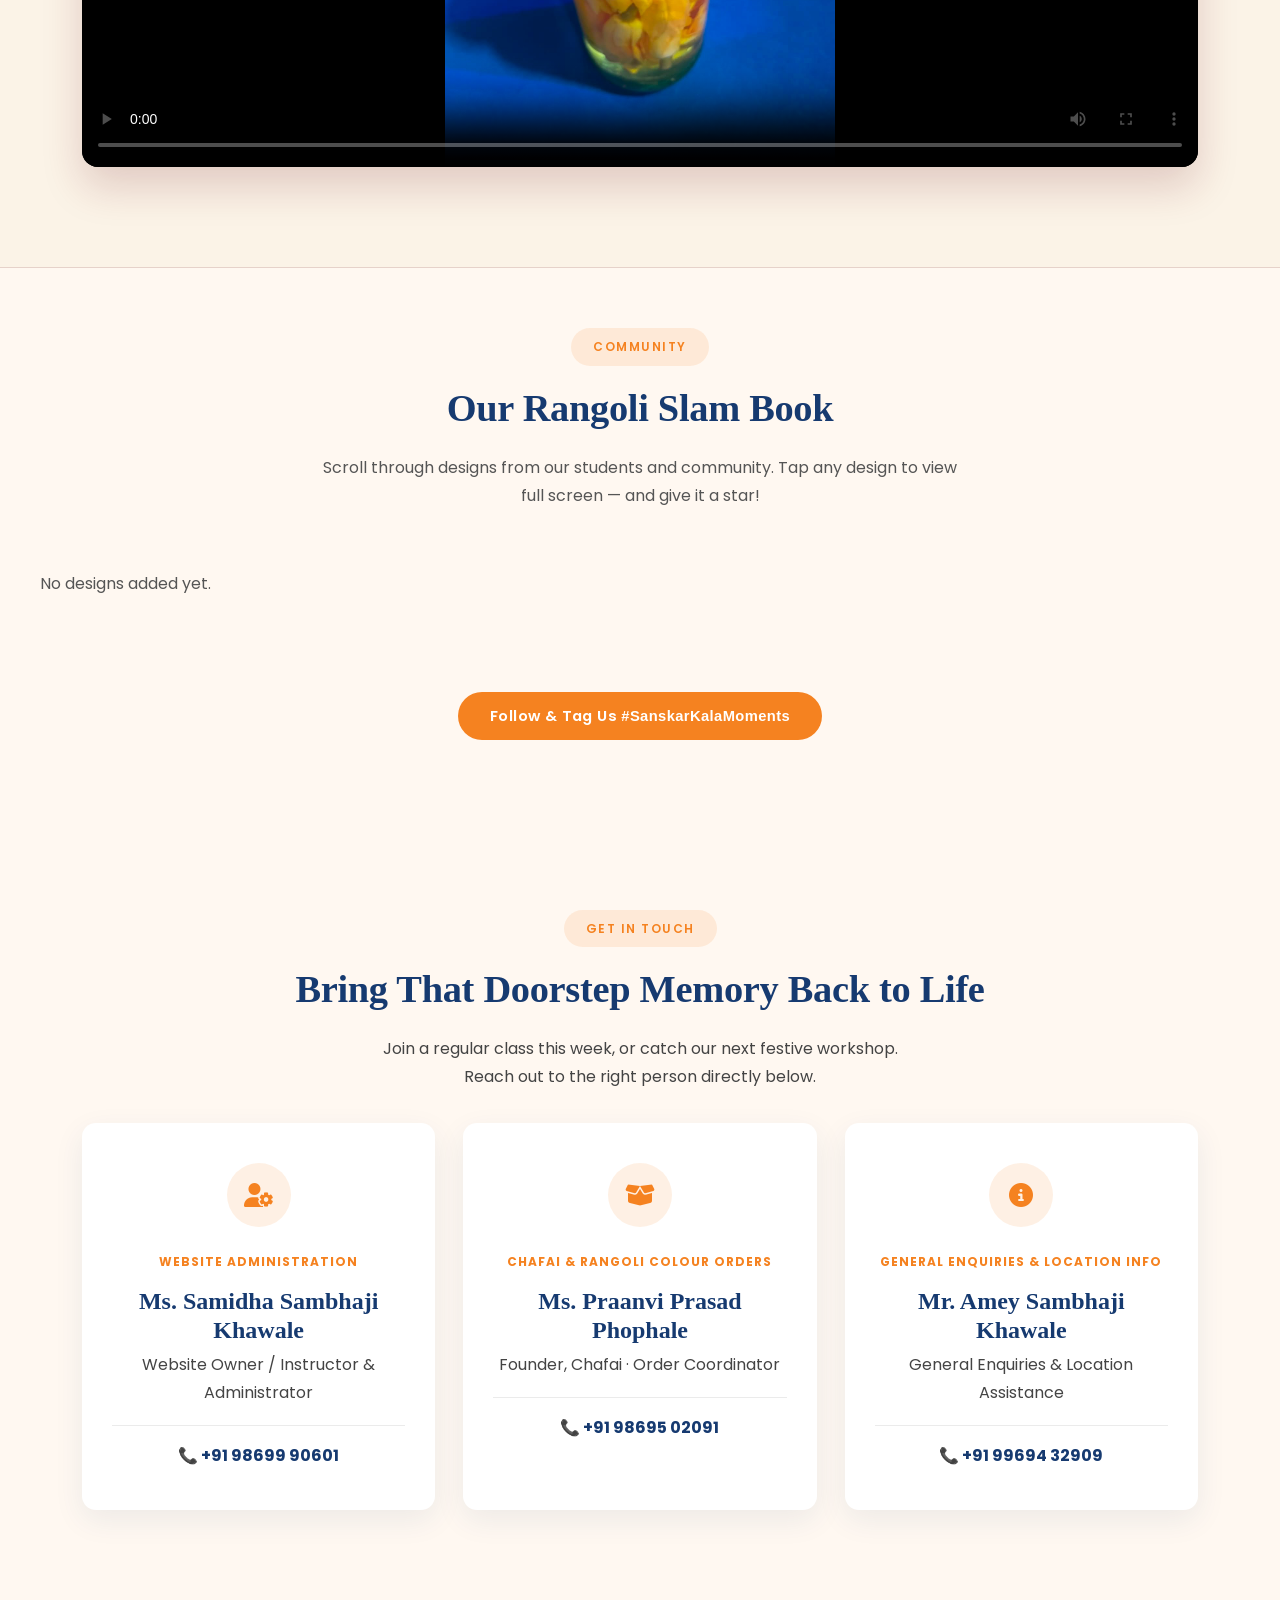
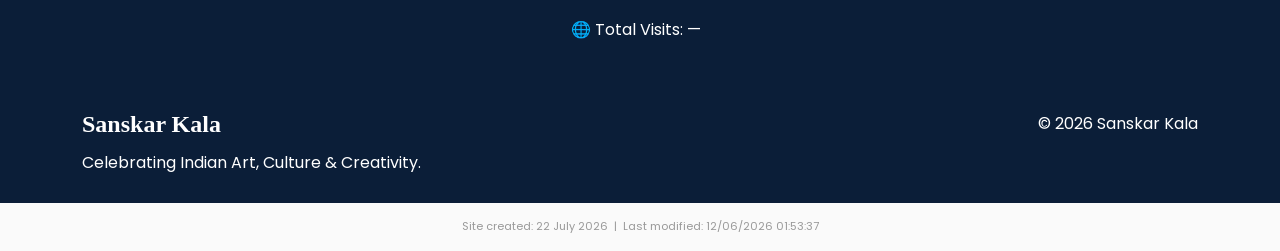
==== commit dc30a8f2: "Fix script placement bugs - reel script now runs after DOM loads, removed duplicate closing tags" ====
--- a/index.html
+++ b/index.html
@@ -274,16 +274,28 @@
   <div class="container text-center">
     <span class="section-tag">Community</span>
     <h2>Our Rangoli Slam Book</h2>
-    <p style="max-width:640px;margin:0 auto 30px;color:#555 !important;">Made a rangoli you're proud of? Share it with us! Post your design on Instagram, tag <strong>@sanskarbhartirangolitraining</strong>, and use <strong>#SanskarKalaMoments</strong> — we love featuring our students' and community's work.</p>
-
-    <div class="slambook-card">
-      <i class="fa-brands fa-instagram slambook-icon"></i>
-      <h3>@sanskarbhartirangolitraining</h3>
-      <p>Follow us for daily rangoli inspiration, festive designs, and community features.</p>
-      <a href="https://www.instagram.com/sanskarbhartirangolitraining" target="_blank" class="btn btn-primary-custom">Follow &amp; Tag Us</a>
-    </div>
-  </div>
-</section>
+    <p style="max-width:640px;margin:0 auto 30px;color:#555 !important;">Scroll through designs from our students and community. Tap any design to view full screen — and give it a star!</p>
+  </div>
+
+  <div class="reel-wrap">
+    <div id="reel-track" class="reel-track"></div>
+  </div>
+
+  <p class="text-center" style="margin-top:24px;">
+    <a href="https://www.instagram.com/sanskarbhartirangolitraining" target="_blank" class="btn btn-primary-custom">Follow &amp; Tag Us <strong>#SanskarKalaMoments</strong></a>
+  </p>
+</section>
+
+<!-- Fullscreen lightbox -->
+<div id="reel-lightbox" class="reel-lightbox">
+  <button id="reel-close" class="reel-close">&times;</button>
+  <img id="reel-lightbox-img" src="" alt="">
+  <div class="reel-lightbox-info">
+    <p id="reel-lightbox-meta"></p>
+    <div class="reel-stars" id="reel-lightbox-stars"></div>
+    <p id="reel-lightbox-views"></p>
+  </div>
+</div>
 
 <section id="contact" class="contact-section section-space">
   <div class="container">
@@ -370,30 +382,25 @@
     });
   }
 
-  // Handle initial page load with hash
   window.addEventListener('load', function() {
     if (window.location.hash) {
       scrollToHash(window.location.hash);
-      // Re-adjust after images load
       setTimeout(function() { scrollToHash(window.location.hash); }, 600);
       setTimeout(function() { scrollToHash(window.location.hash); }, 1200);
     }
   });
 
-  // Handle clicking anchor links
   document.querySelectorAll('a[href^="#"]').forEach(function(link) {
     link.addEventListener('click', function(e) {
       const hash = this.getAttribute('href');
-      if (hash === '#') return; // Skip # links for home
+      if (hash === '#') return;
       e.preventDefault();
       history.pushState(null, null, hash);
-      scrollToHash(hash, true); // Use smooth scroll for clicks
+      scrollToHash(hash, true);
     });
   });
 </script>
 
-</body>
-</html>
 <script>
   (function() {
     const namespace = "sanskarkala-com";
@@ -421,5 +428,112 @@
   })();
 </script>
 
+<script>
+(function() {
+  const manifestUrl = 'slambook-manifest.json';
+  const track = document.getElementById('reel-track');
+  const lightbox = document.getElementById('reel-lightbox');
+  const lightboxImg = document.getElementById('reel-lightbox-img');
+  const lightboxMeta = document.getElementById('reel-lightbox-meta');
+  const lightboxStars = document.getElementById('reel-lightbox-stars');
+  const lightboxViews = document.getElementById('reel-lightbox-views');
+  const closeBtn = document.getElementById('reel-close');
+
+  const months = ["January","February","March","April","May","June","July","August","September","October","November","December"];
+
+  function ordinal(n) {
+    const s = ["th","st","nd","rd"], v = n % 100;
+    return n + (s[(v - 20) % 10] || s[v] || s[0]);
+  }
+
+  function parseFilename(filename) {
+    const name = filename.replace(/\.[^/.]+$/, "");
+    const parts = name.split("_");
+    if (parts.length < 3) return null;
+    const [person, dateStr, location] = parts;
+    const [day, month, year] = dateStr.split("-").map(Number);
+    const dateLabel = `${ordinal(day)} ${months[month - 1]} ${year}`;
+    return { person, dateLabel, location, filename };
+  }
+
+  function getStats(filename) {
+    const stats = JSON.parse(localStorage.getItem('sk_reel_stats') || '{}');
+    if (!stats[filename]) stats[filename] = { views: 0, myRating: 0 };
+    return stats[filename];
+  }
+  function saveStats(filename, data) {
+    const stats = JSON.parse(localStorage.getItem('sk_reel_stats') || '{}');
+    stats[filename] = data;
+    localStorage.setItem('sk_reel_stats', JSON.stringify(stats));
+  }
+
+  function renderStars(container, rating, onRate) {
+    container.innerHTML = '';
+    for (let i = 1; i <= 5; i++) {
+      const star = document.createElement('span');
+      star.className = 'star' + (i <= rating ? ' filled' : '');
+      star.textContent = '★';
+      star.addEventListener('click', (e) => {
+        e.stopPropagation();
+        onRate(i);
+      });
+      container.appendChild(star);
+    }
+  }
+
+  function openLightbox(item) {
+    const stats = getStats(item.filename);
+    stats.views += 1;
+    saveStats(item.filename, stats);
+
+    lightboxImg.src = `gallery/slambook/${item.filename}`;
+    lightboxMeta.innerHTML = `Drawn by: <strong>${item.person}</strong> &nbsp;|&nbsp; Date: <strong>${item.dateLabel}</strong> &nbsp;|&nbsp; Location: <strong>${item.location}</strong>`;
+    lightboxViews.textContent = `👁 ${stats.views} view${stats.views !== 1 ? 's' : ''} (on this device)`;
+
+    renderStars(lightboxStars, stats.myRating, (rating) => {
+      const s = getStats(item.filename);
+      s.myRating = rating;
+      saveStats(item.filename, s);
+      renderStars(lightboxStars, rating, arguments.callee);
+    });
+
+    lightbox.classList.add('active');
+  }
+
+  closeBtn.addEventListener('click', () => lightbox.classList.remove('active'));
+  lightbox.addEventListener('click', (e) => { if (e.target === lightbox) lightbox.classList.remove('active'); });
+
+  fetch(manifestUrl)
+    .then(res => res.json())
+    .then(filenames => {
+      filenames.forEach(filename => {
+        const item = parseFilename(filename);
+        if (!item) return;
+        const stats = getStats(filename);
+
+        const card = document.createElement('div');
+        card.className = 'reel-card';
+        card.innerHTML = `
+          <img src="gallery/slambook/${filename}" alt="Rangoli by ${item.person}" loading="lazy">
+          <div class="reel-card-info">
+            <p class="reel-name">${item.person}</p>
+            <p>📅 ${item.dateLabel}</p>
+            <p>📍 ${item.location}</p>
+            <div class="reel-card-stats">
+              <span class="reel-stars-mini">${'★'.repeat(stats.myRating)}${'☆'.repeat(5 - stats.myRating)}</span>
+              <span>👁 ${stats.views}</span>
+            </div>
+          </div>
+        `;
+        card.addEventListener('click', () => openLightbox(item));
+        track.appendChild(card);
+      });
+    })
+    .catch(() => {
+      track.innerHTML = '<p style="padding:20px;color:#888;">No designs added yet.</p>';
+    });
+})();
+</script>
+
 </body>
 </html>
--- a/css/style.css
+++ b/css/style.css
@@ -1234,4 +1234,106 @@
 .site-stats-strip img{
   display:inline-block;
   vertical-align:middle;
+}
+/*=========================
+SLAM BOOK REEL
+=========================*/
+.reel-wrap{
+  overflow-x:auto;
+  overflow-y:hidden;
+  -webkit-overflow-scrolling:touch;
+  scroll-snap-type:x mandatory;
+  padding:10px 20px 30px;
+}
+.reel-track{
+  display:flex;
+  gap:20px;
+}
+.reel-card{
+  flex:0 0 auto;
+  width:260px;
+  scroll-snap-align:start;
+  background:#fff;
+  border-radius:16px;
+  overflow:hidden;
+  box-shadow:0 10px 30px rgba(22,58,112,0.1);
+  cursor:pointer;
+  transition:transform .3s ease;
+}
+.reel-card:hover{ transform:translateY(-6px); }
+.reel-card img{
+  width:100%;
+  height:320px;
+  object-fit:cover;
+}
+.reel-card-info{
+  padding:14px 16px;
+  text-align:left;
+}
+.reel-card-info p{
+  margin:0 0 4px;
+  font-size:13px;
+  color:#555 !important;
+}
+.reel-card-info .reel-name{
+  font-weight:700;
+  color:var(--primary) !important;
+  font-size:15px;
+}
+.reel-card-stats{
+  display:flex;
+  justify-content:space-between;
+  align-items:center;
+  margin-top:8px;
+  font-size:12px;
+  color:#888 !important;
+}
+.reel-stars-mini{ color:#F58220; font-size:13px; }
+
+/* Lightbox */
+.reel-lightbox{
+  display:none;
+  position:fixed;
+  inset:0;
+  background:rgba(8,25,45,0.96);
+  z-index:9999;
+  align-items:center;
+  justify-content:center;
+  flex-direction:column;
+  padding:20px;
+}
+.reel-lightbox.active{ display:flex; }
+.reel-lightbox img{
+  max-width:90vw;
+  max-height:70vh;
+  border-radius:12px;
+  box-shadow:0 20px 60px rgba(0,0,0,.5);
+}
+.reel-lightbox-info{
+  color:#fff;
+  text-align:center;
+  margin-top:20px;
+}
+.reel-lightbox-info p{ color:#fff !important; margin-bottom:6px; }
+.reel-close{
+  position:absolute;
+  top:24px; right:32px;
+  background:none;
+  border:none;
+  color:#fff;
+  font-size:40px;
+  cursor:pointer;
+  line-height:1;
+}
+.reel-stars{
+  font-size:28px;
+  cursor:pointer;
+  margin:10px 0;
+}
+.reel-stars .star{ color:#555; transition:color .2s; }
+.reel-stars .star.filled{ color:#F58220; }
+
+@media(max-width:768px){
+  .reel-card{ width:200px; }
+  .reel-card img{ height:250px; }
 }
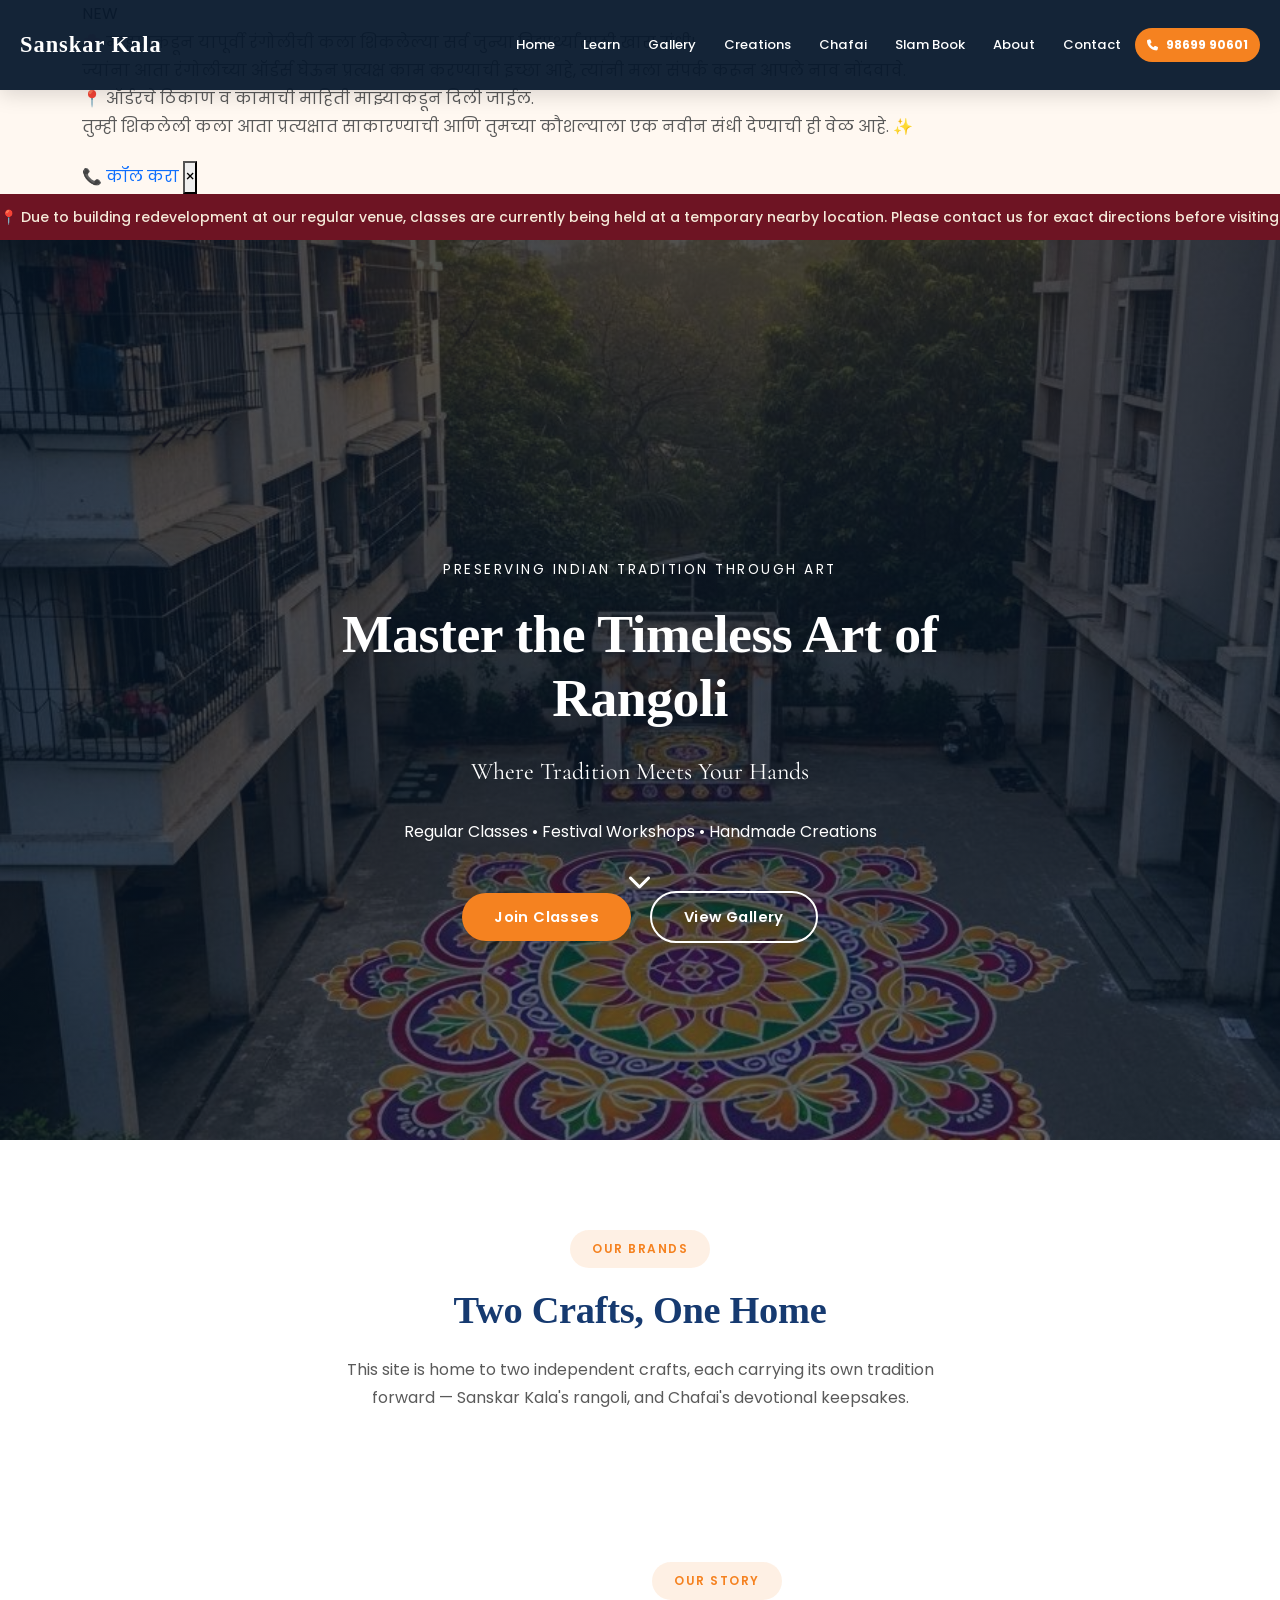
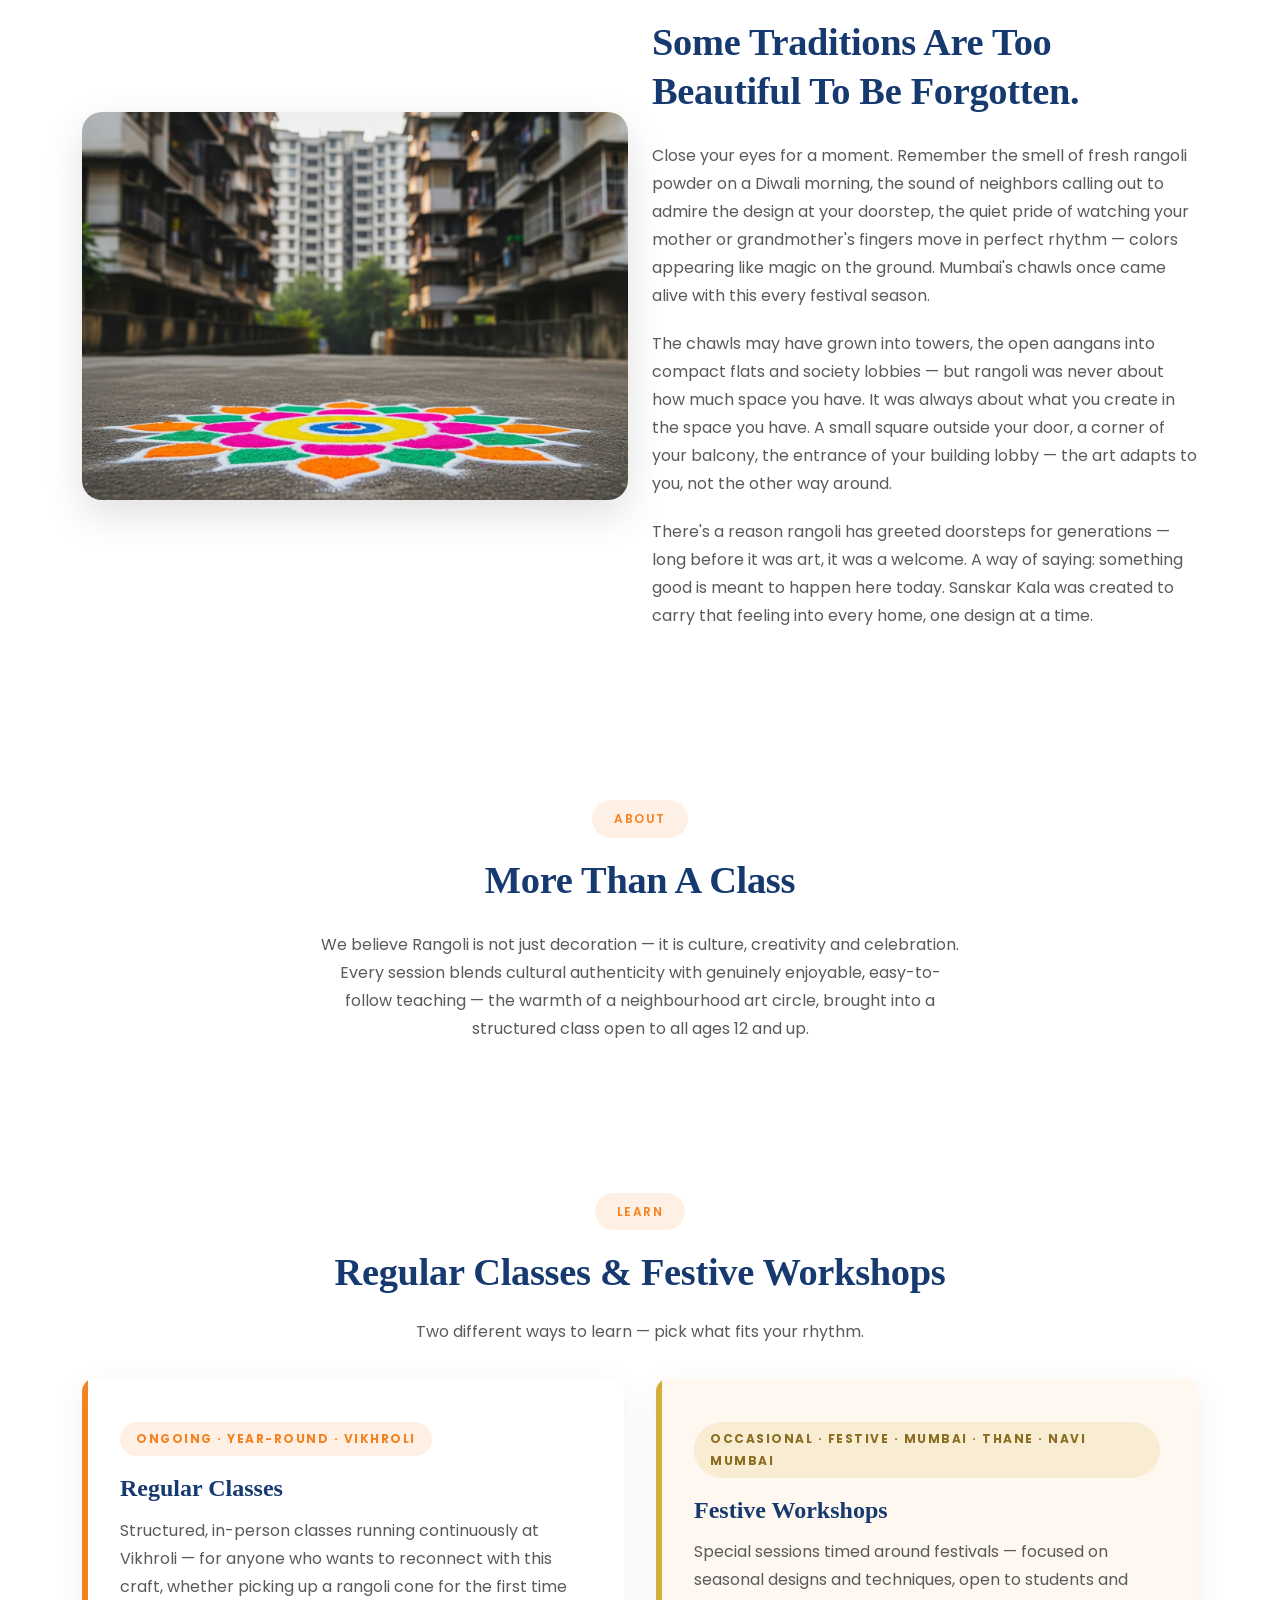
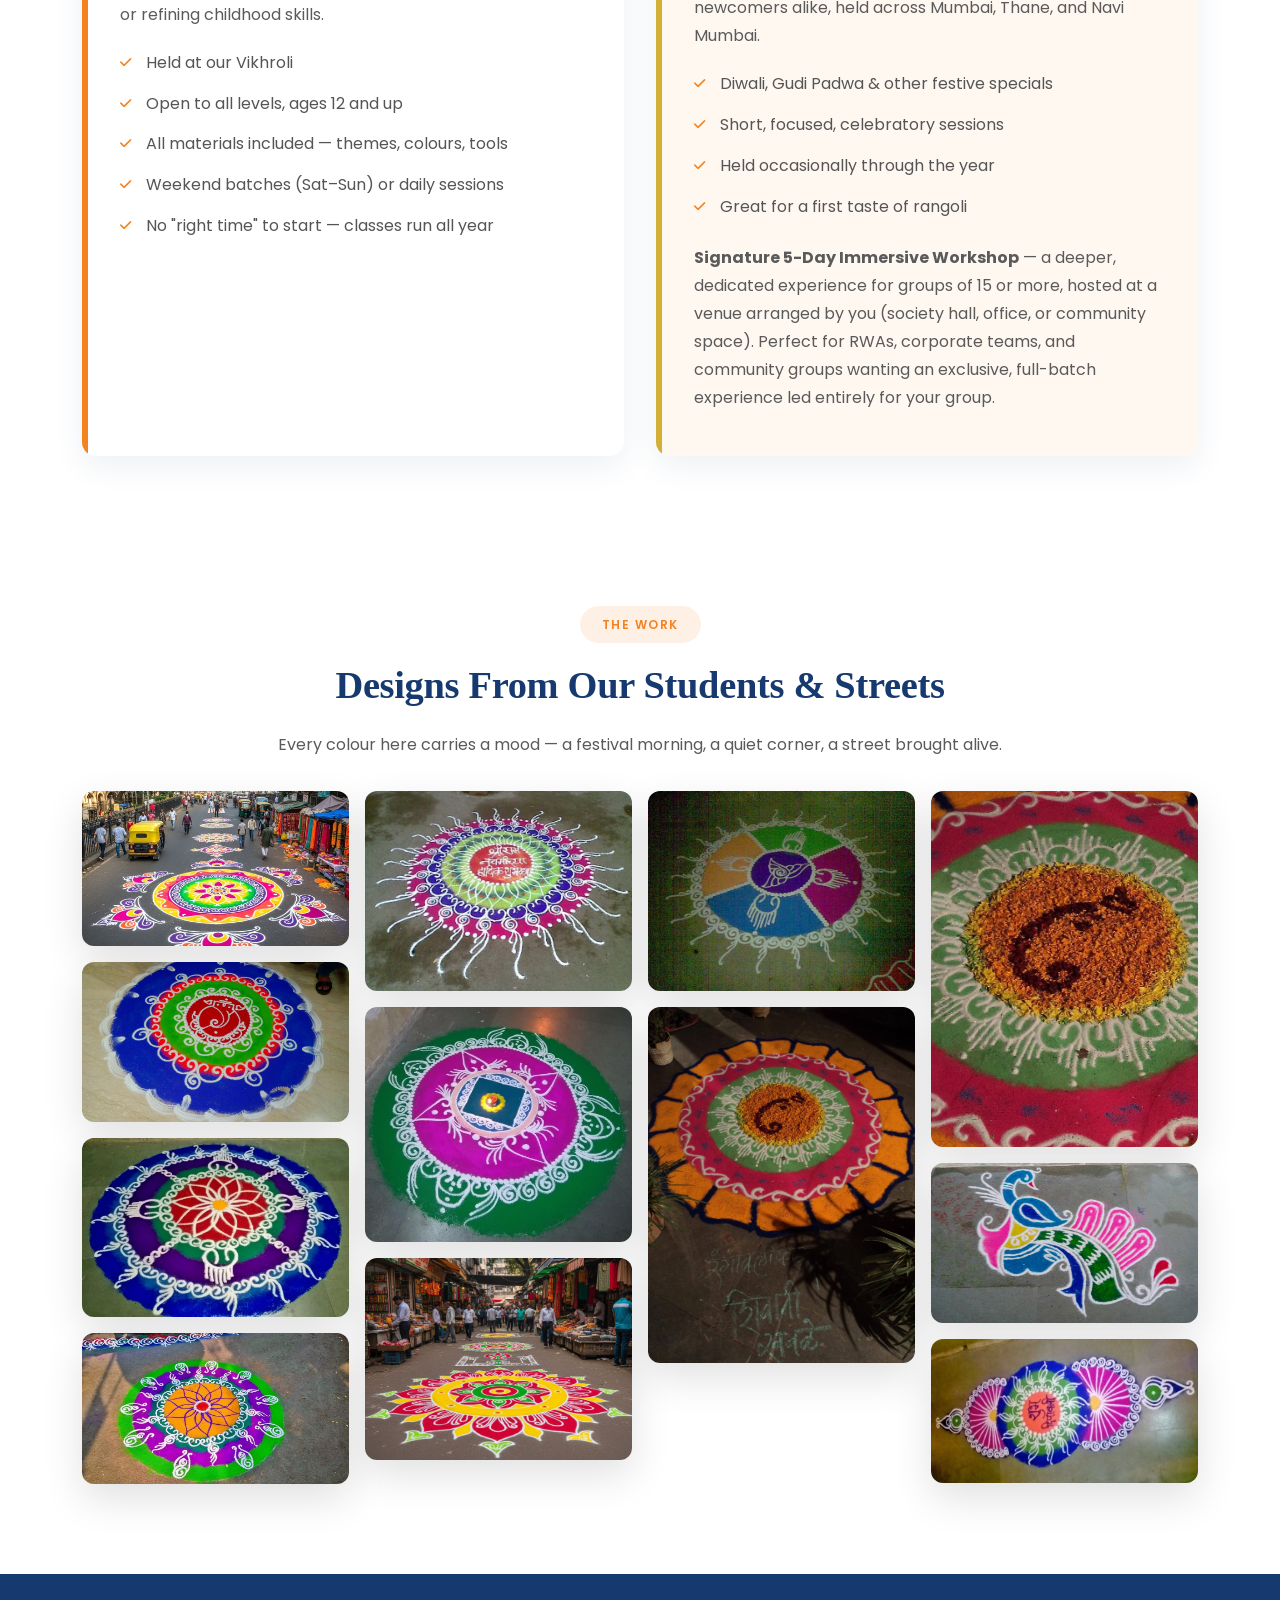
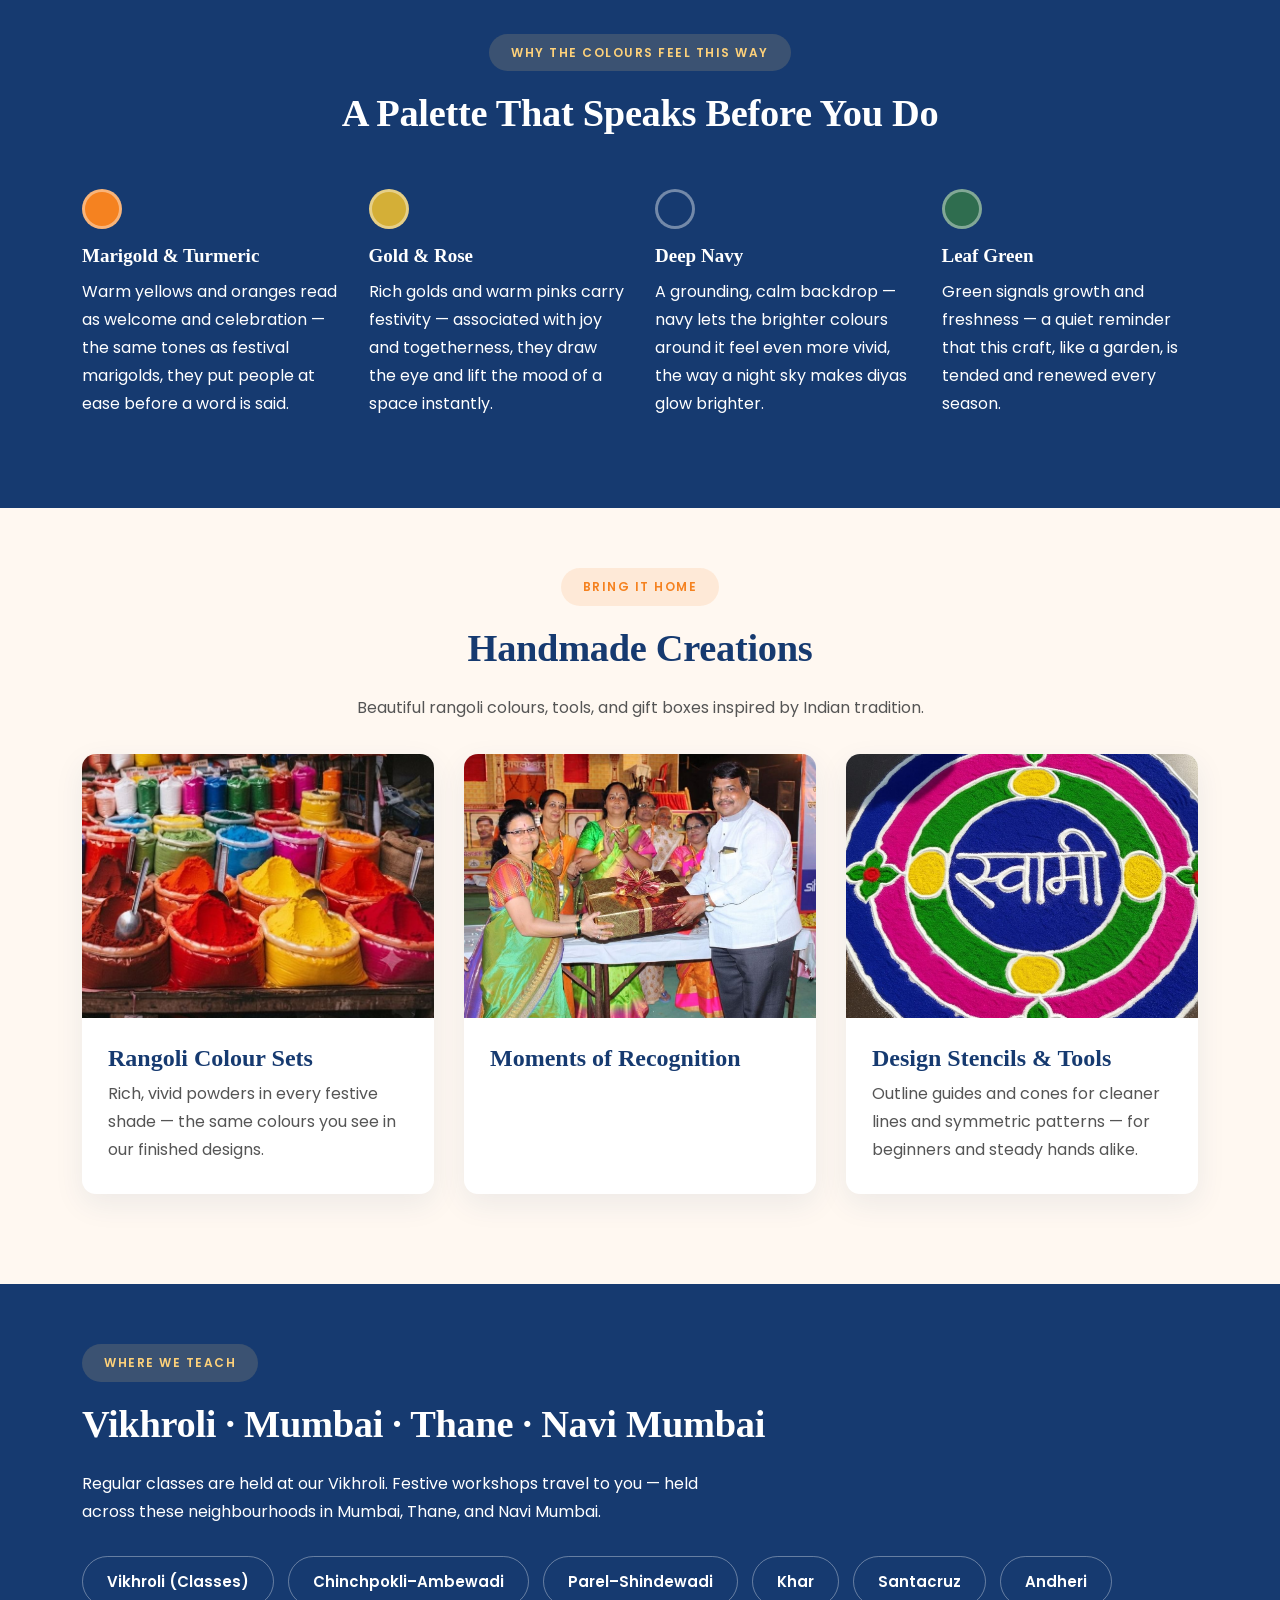
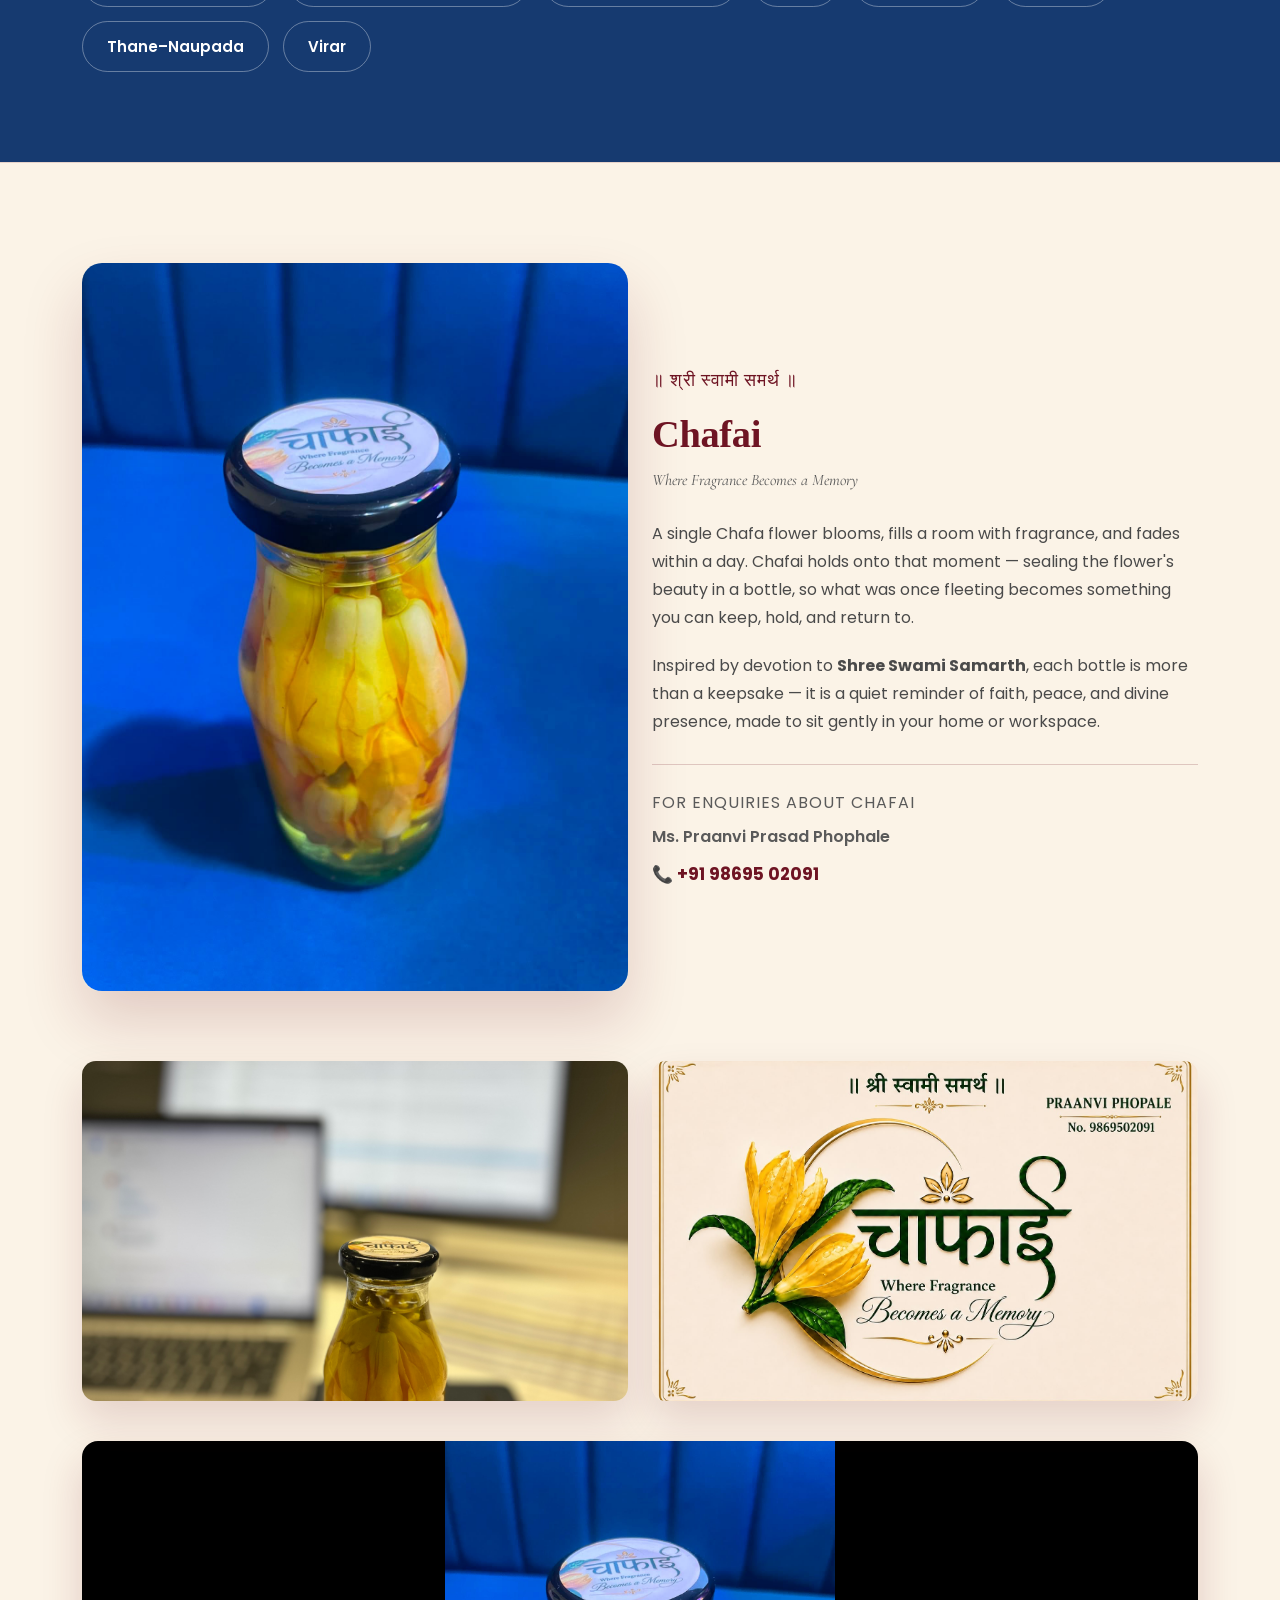
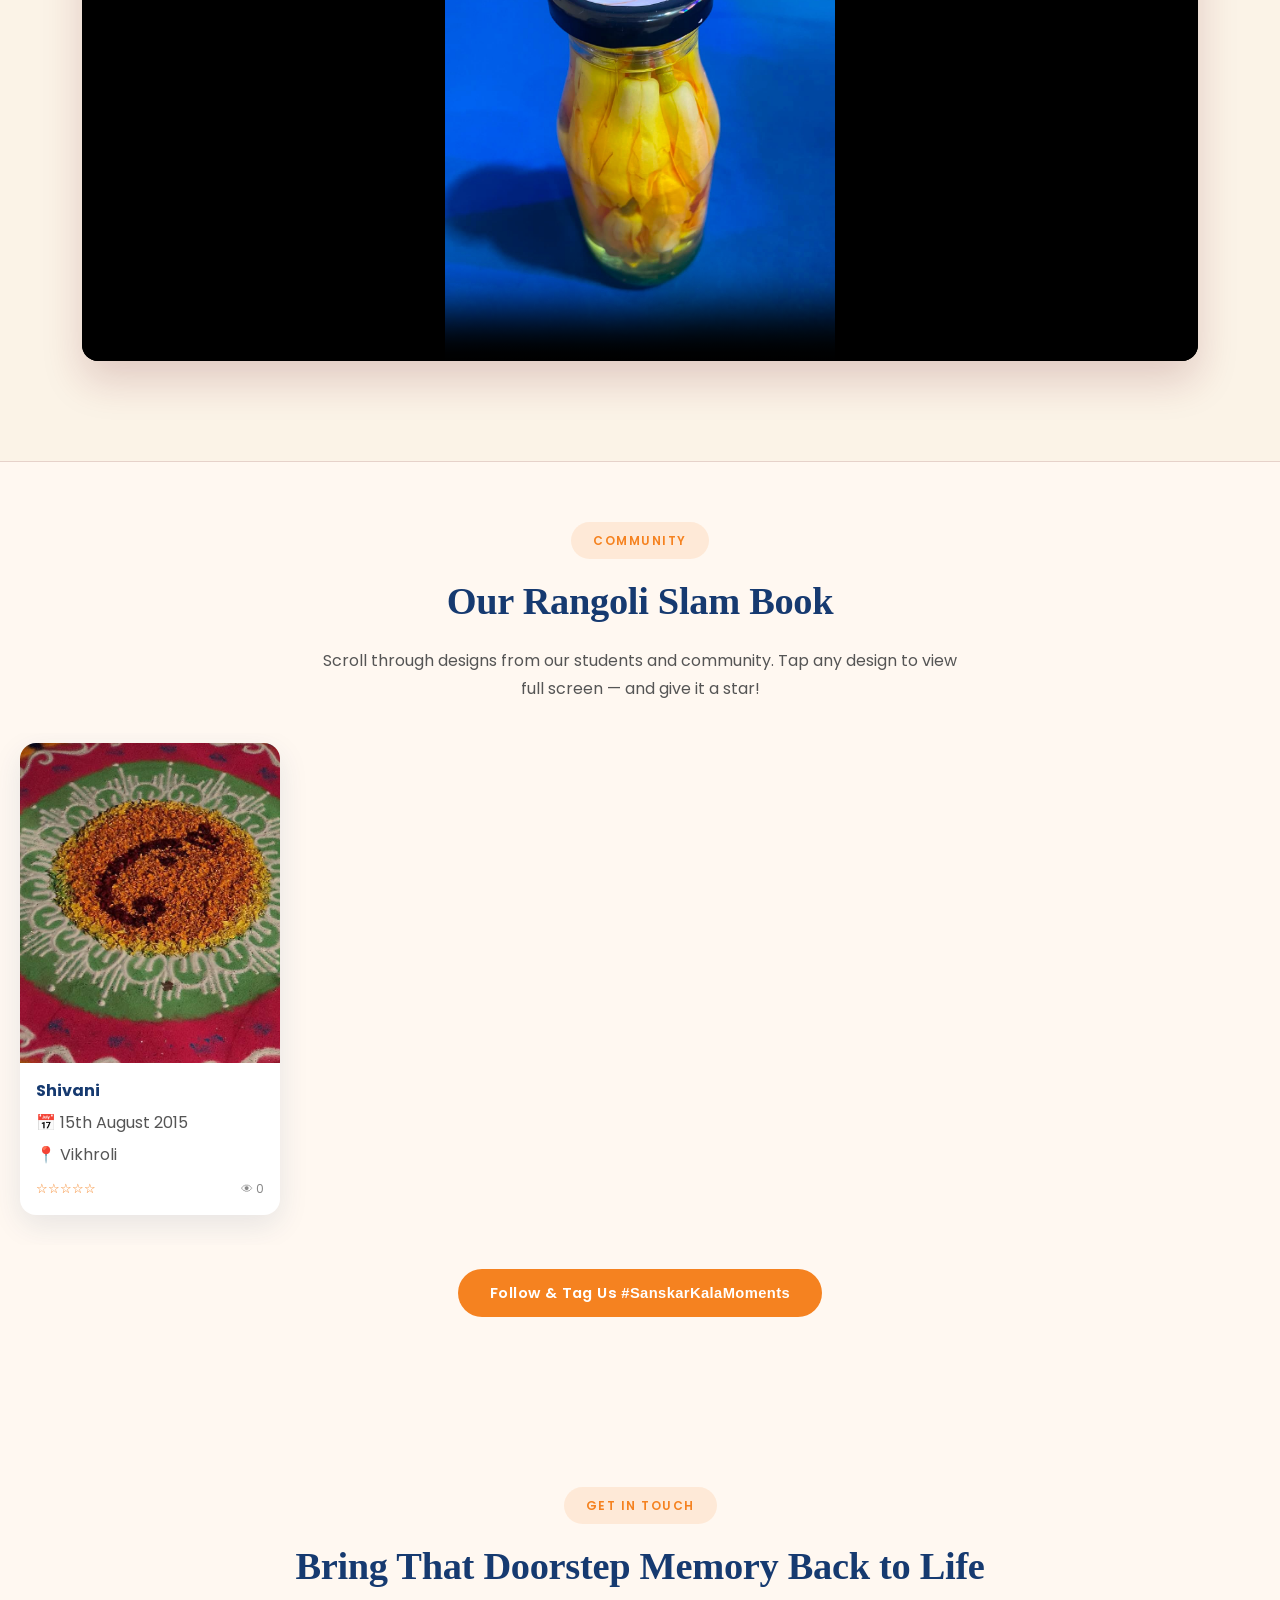
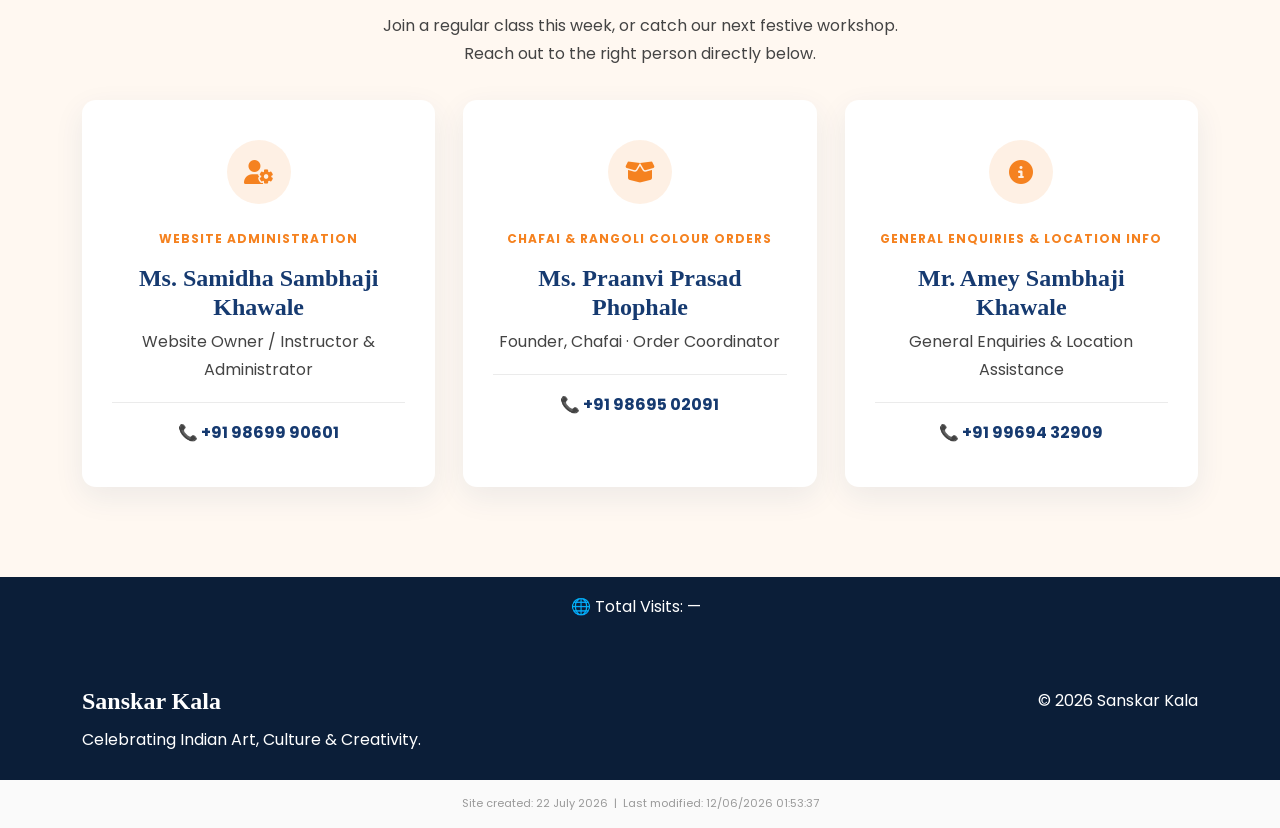
==== commit 09dce38f: "Add new notice for August" ====
--- a/index.html
+++ b/index.html
@@ -18,6 +18,16 @@
 <!-- Cloudflare Web Analytics --><script type='module' src='https://static.cloudflareinsights.com/beacon.min.js' data-cf-beacon='{"token": "7922777d8edc4c5c92a4202e3d496170"}'></script><!-- End Cloudflare Web Analytics -->
 </head>
 <body>
+<div class="opportunity-banner" id="opportunity-banner" style="display:none;">
+  <div class="container opportunity-inner">
+    <span class="opportunity-badge">NEW</span>
+    <div class="opportunity-text">
+      <p id="opportunity-text-content"></p>
+    </div>
+    <a href="tel:+919869990601" class="opportunity-cta">📞 कॉल करा</a>
+    <button class="opportunity-close" onclick="this.closest('.opportunity-banner').style.display='none'">&times;</button>
+  </div>
+</div>
 <div class="notice-marquee">
   <div class="notice-track">
     <span>📍 Due to building redevelopment at our regular venue, classes are currently being held at a temporary nearby location. Please contact us for exact directions before visiting. &nbsp;&nbsp;&nbsp;&nbsp;&nbsp;&nbsp;&nbsp;&nbsp;</span>
@@ -535,5 +545,34 @@
 })();
 </script>
 
+<script>
+(function() {
+  const banner = document.getElementById('opportunity-banner');
+  const textEl = document.getElementById('opportunity-text-content');
+  const today = new Date().setHours(0,0,0,0);
+
+  fetch('notices/manifest.json')
+    .then(res => res.json())
+    .then(filenames => {
+      // Parse dates from filenames (YYYY-MM-DD.txt), keep only past/today, pick latest
+      const valid = filenames
+        .map(f => ({ file: f, date: new Date(f.replace('.txt','')).setHours(0,0,0,0) }))
+        .filter(f => !isNaN(f.date) && f.date <= today)
+        .sort((a, b) => b.date - a.date);
+
+      if (valid.length === 0) return;
+
+      const latest = valid[0].file;
+      return fetch(`notices/${latest}`).then(res => res.text());
+    })
+    .then(text => {
+      if (!text) return;
+      textEl.innerHTML = text.trim().replace(/\n/g, '<br>');
+      banner.style.display = 'block';
+    })
+    .catch(() => {});
+})();
+</script>
+
 </body>
 </html>
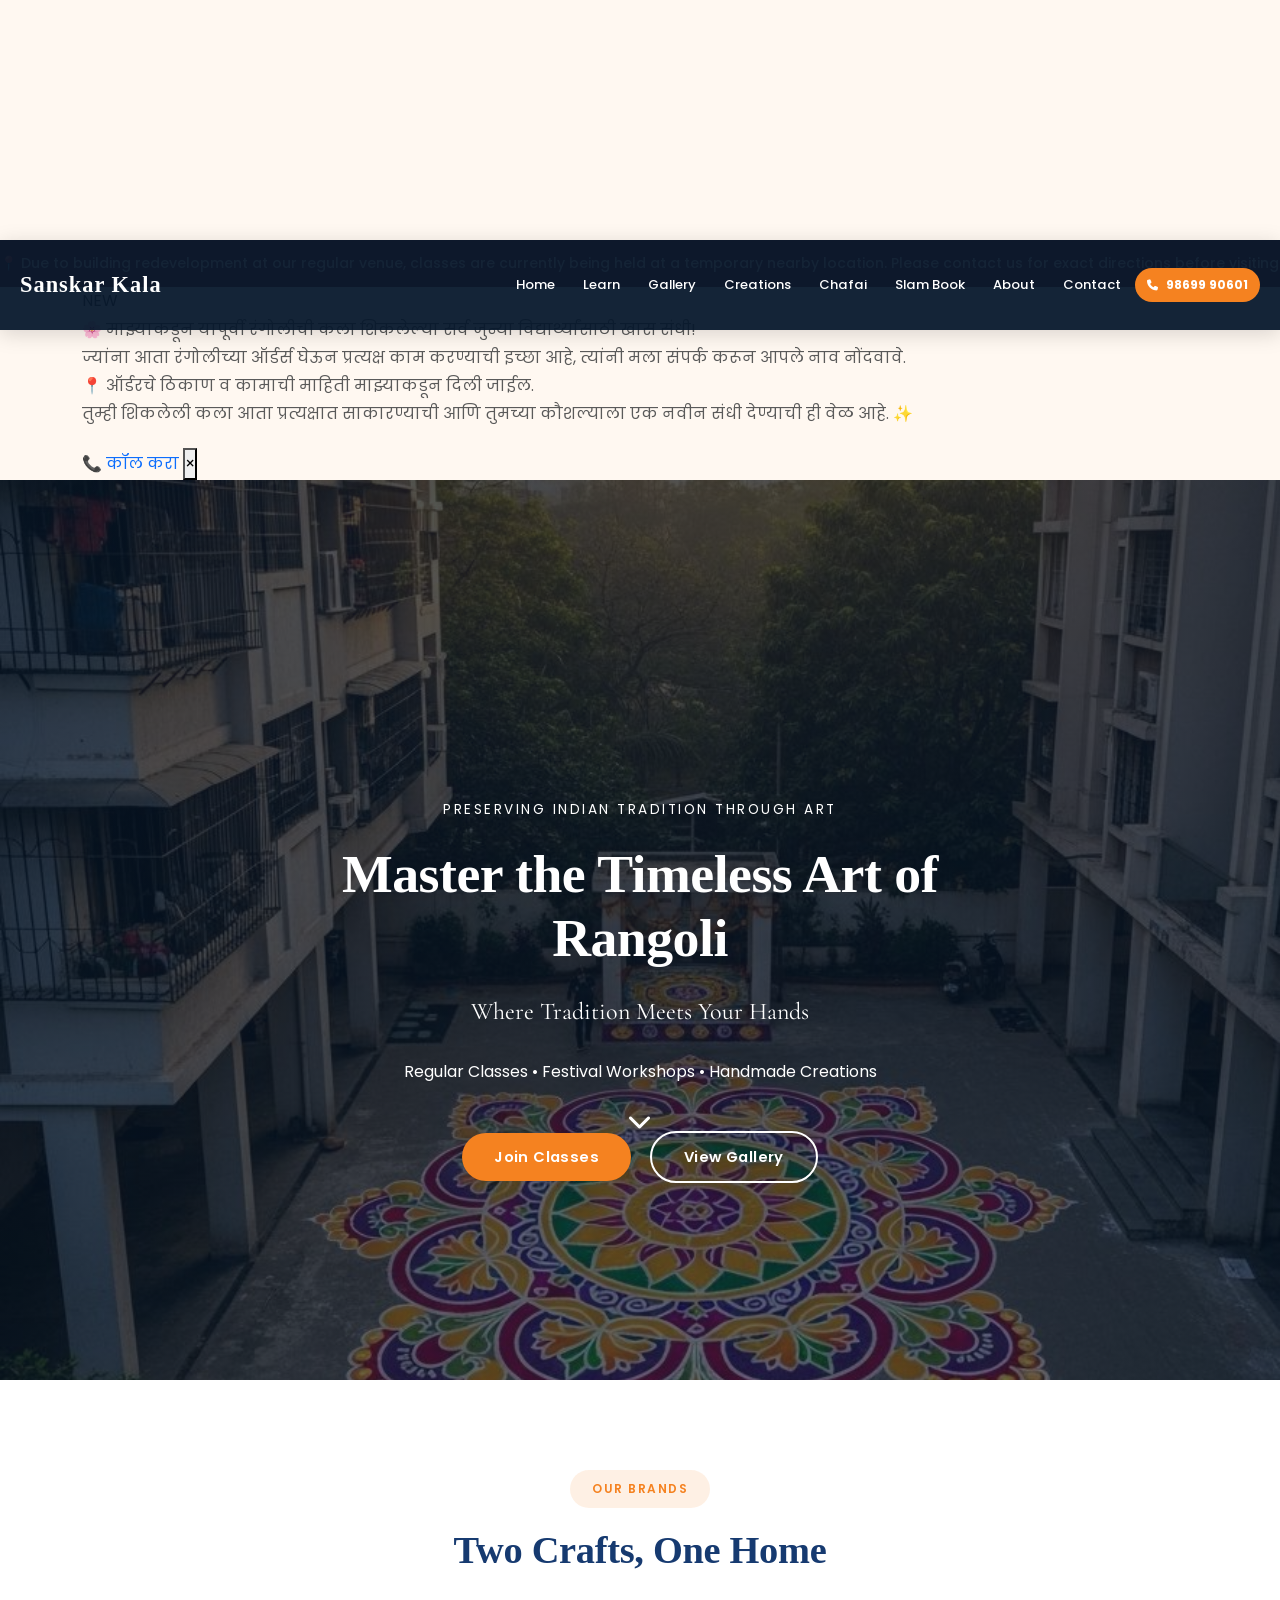
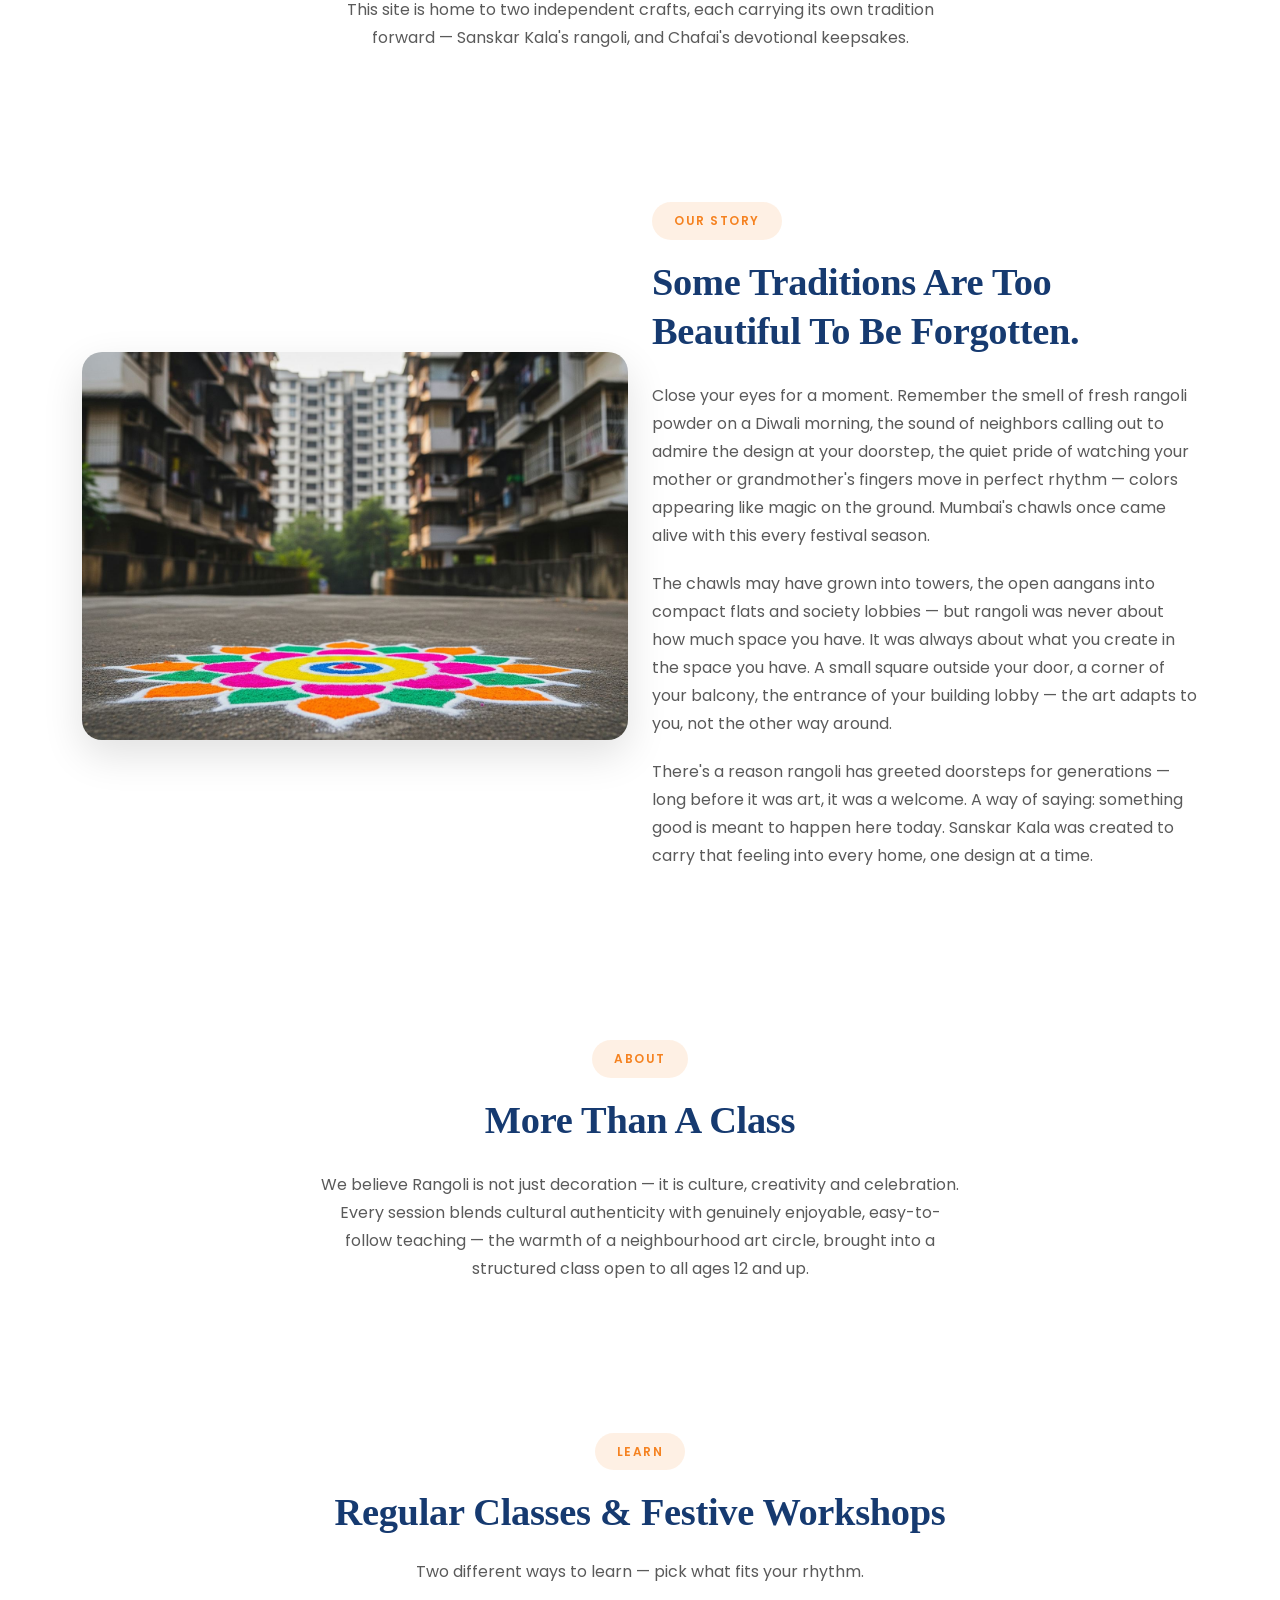
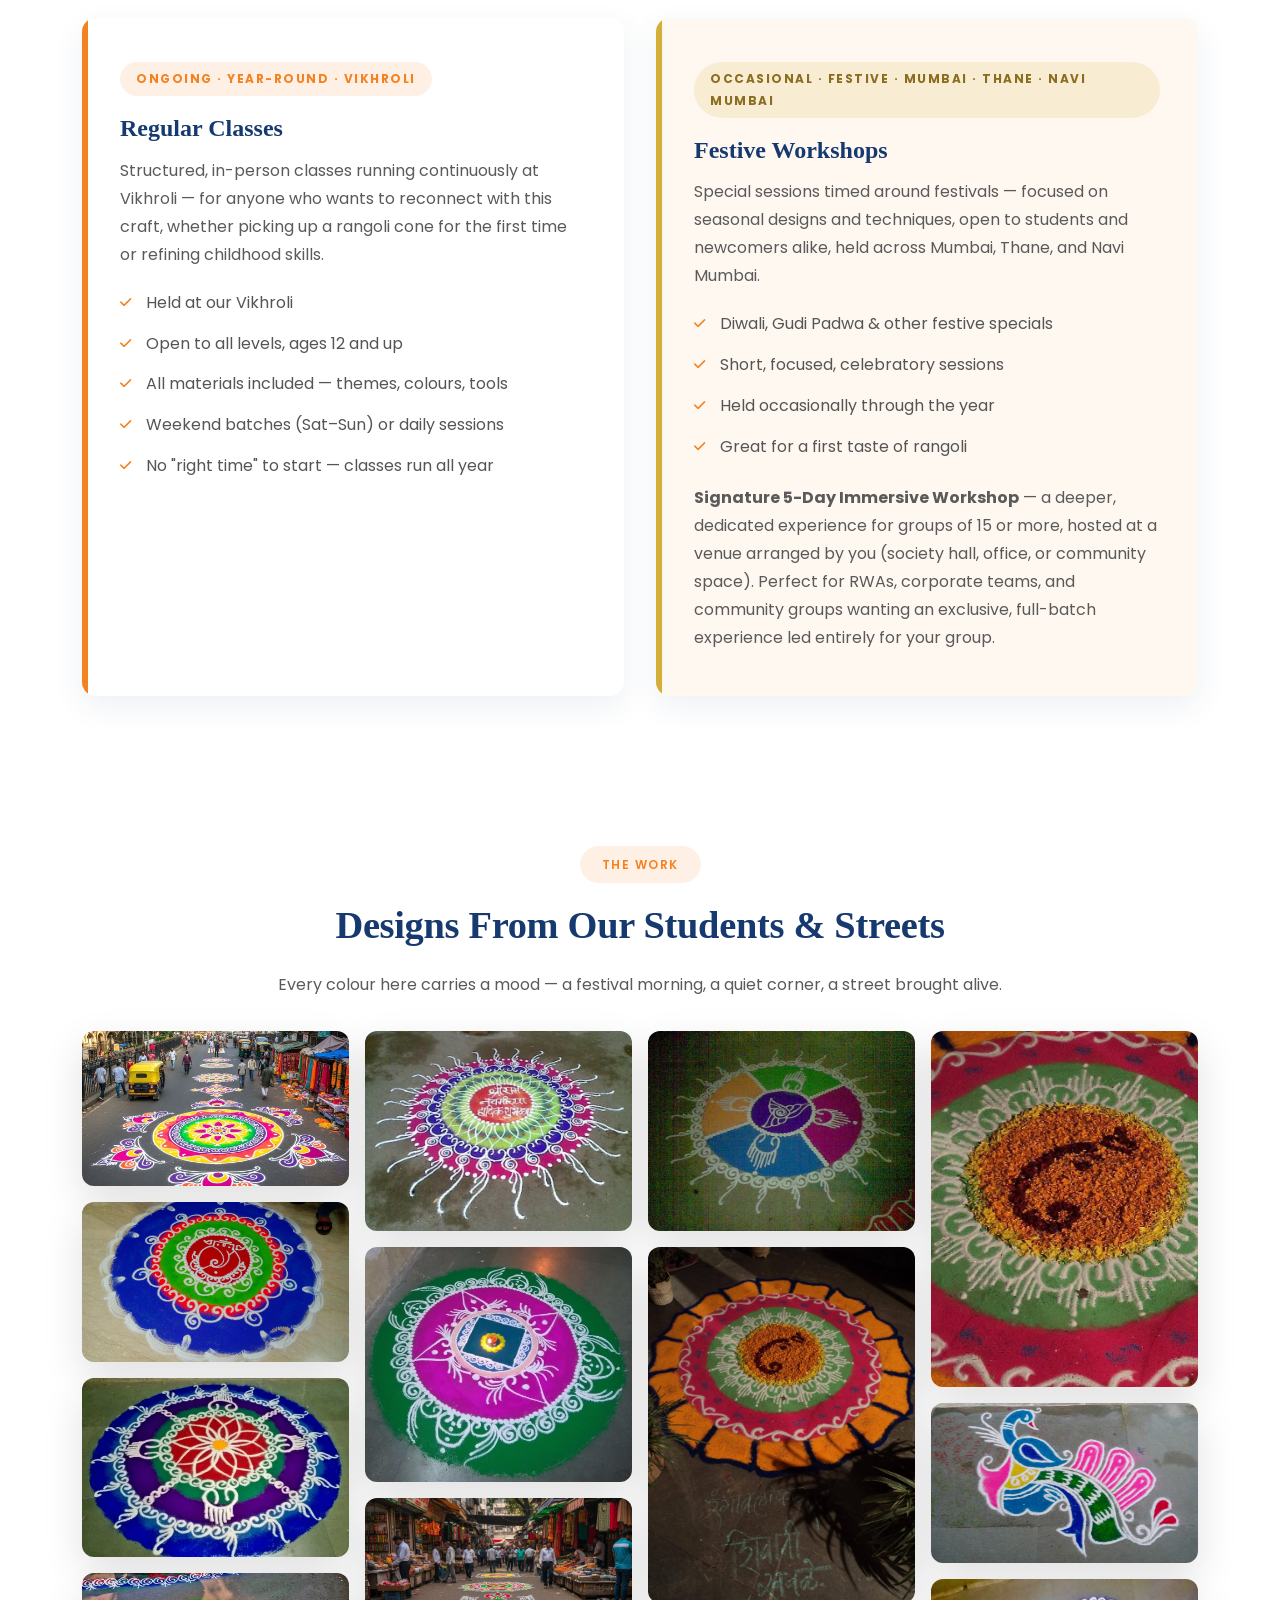
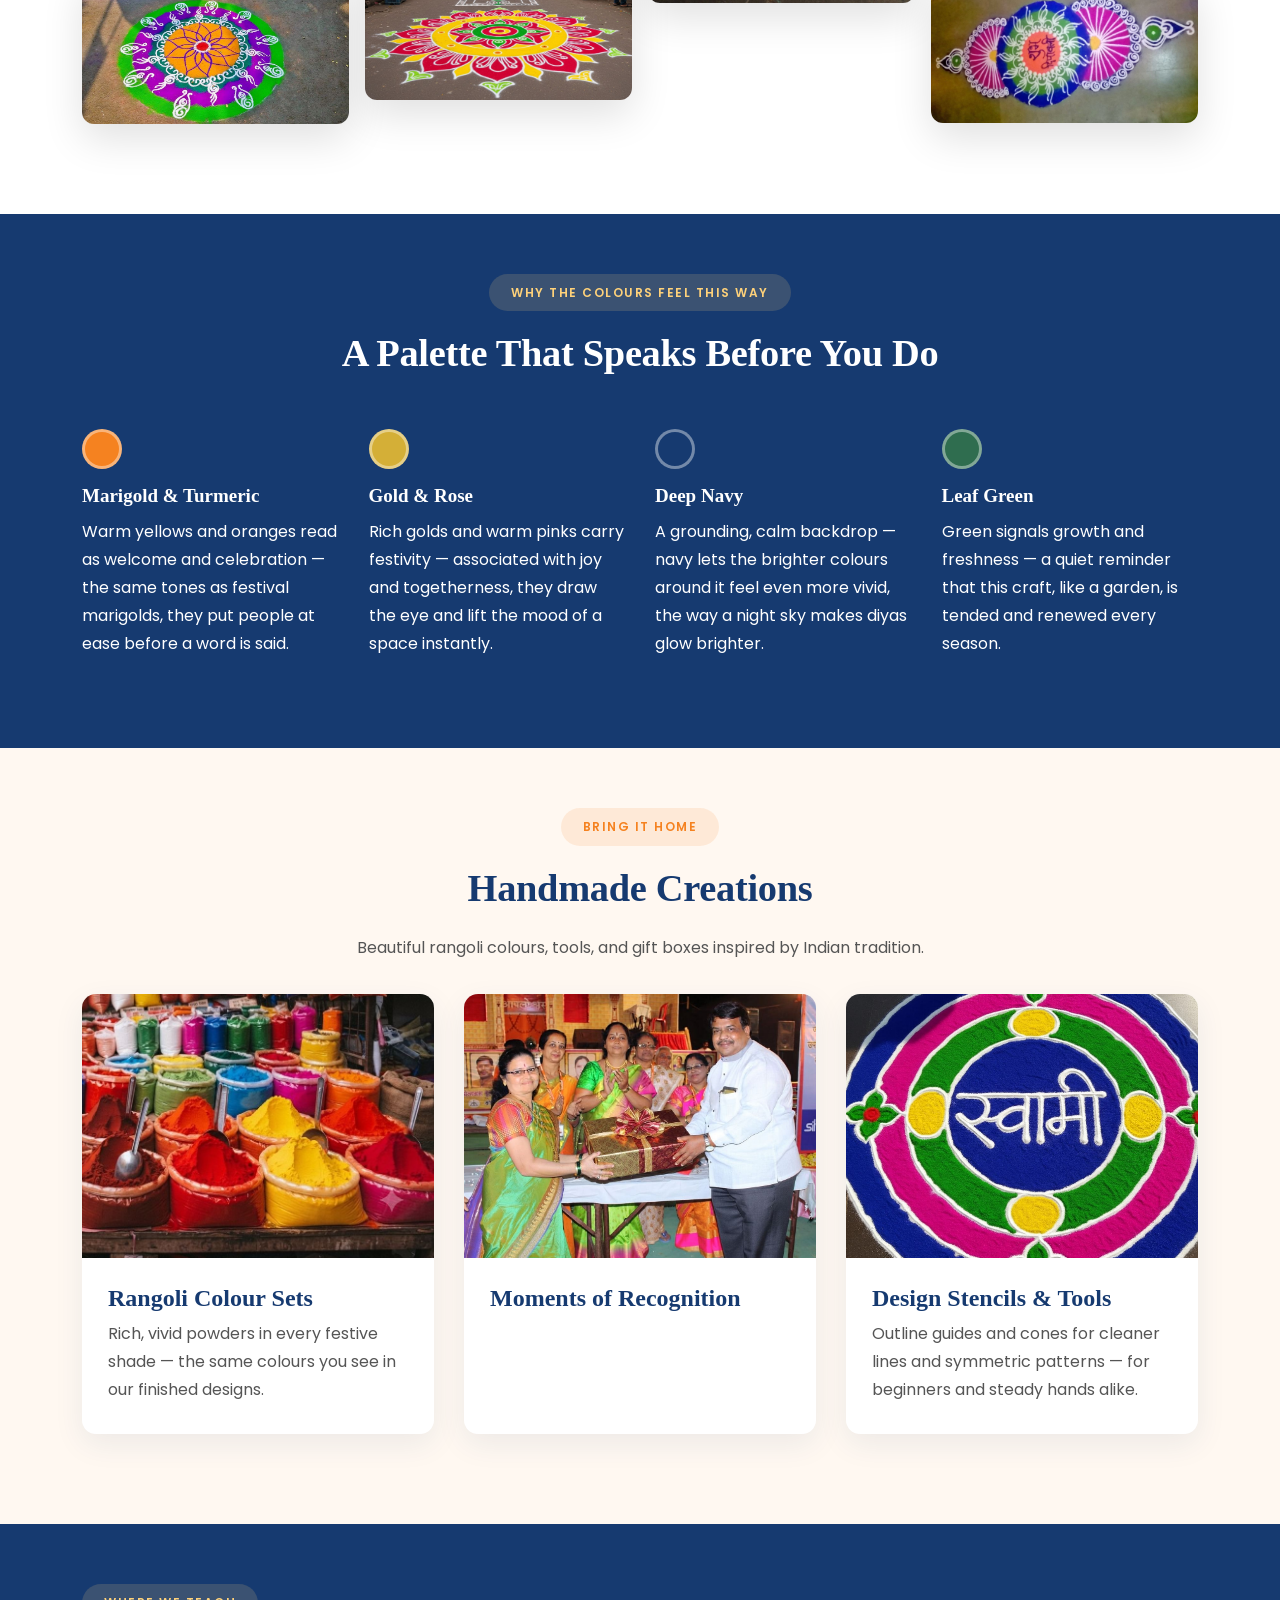
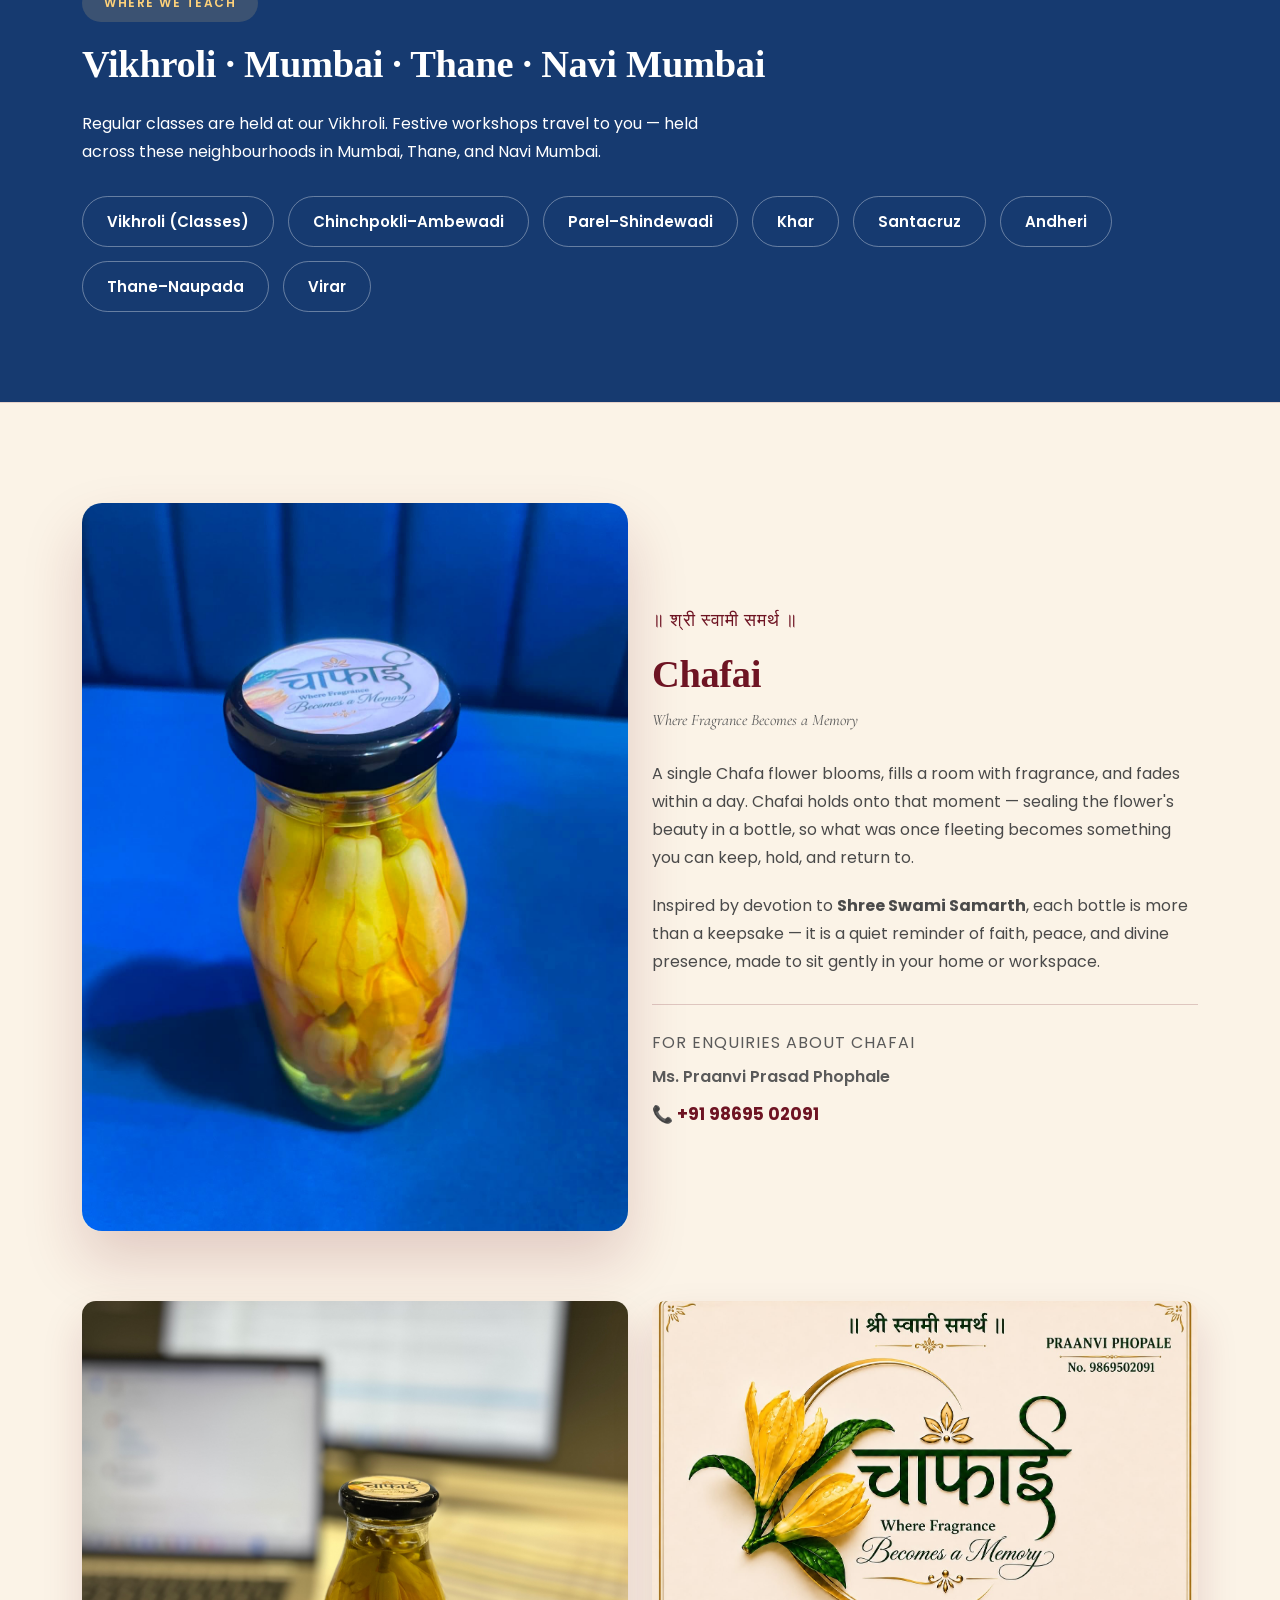
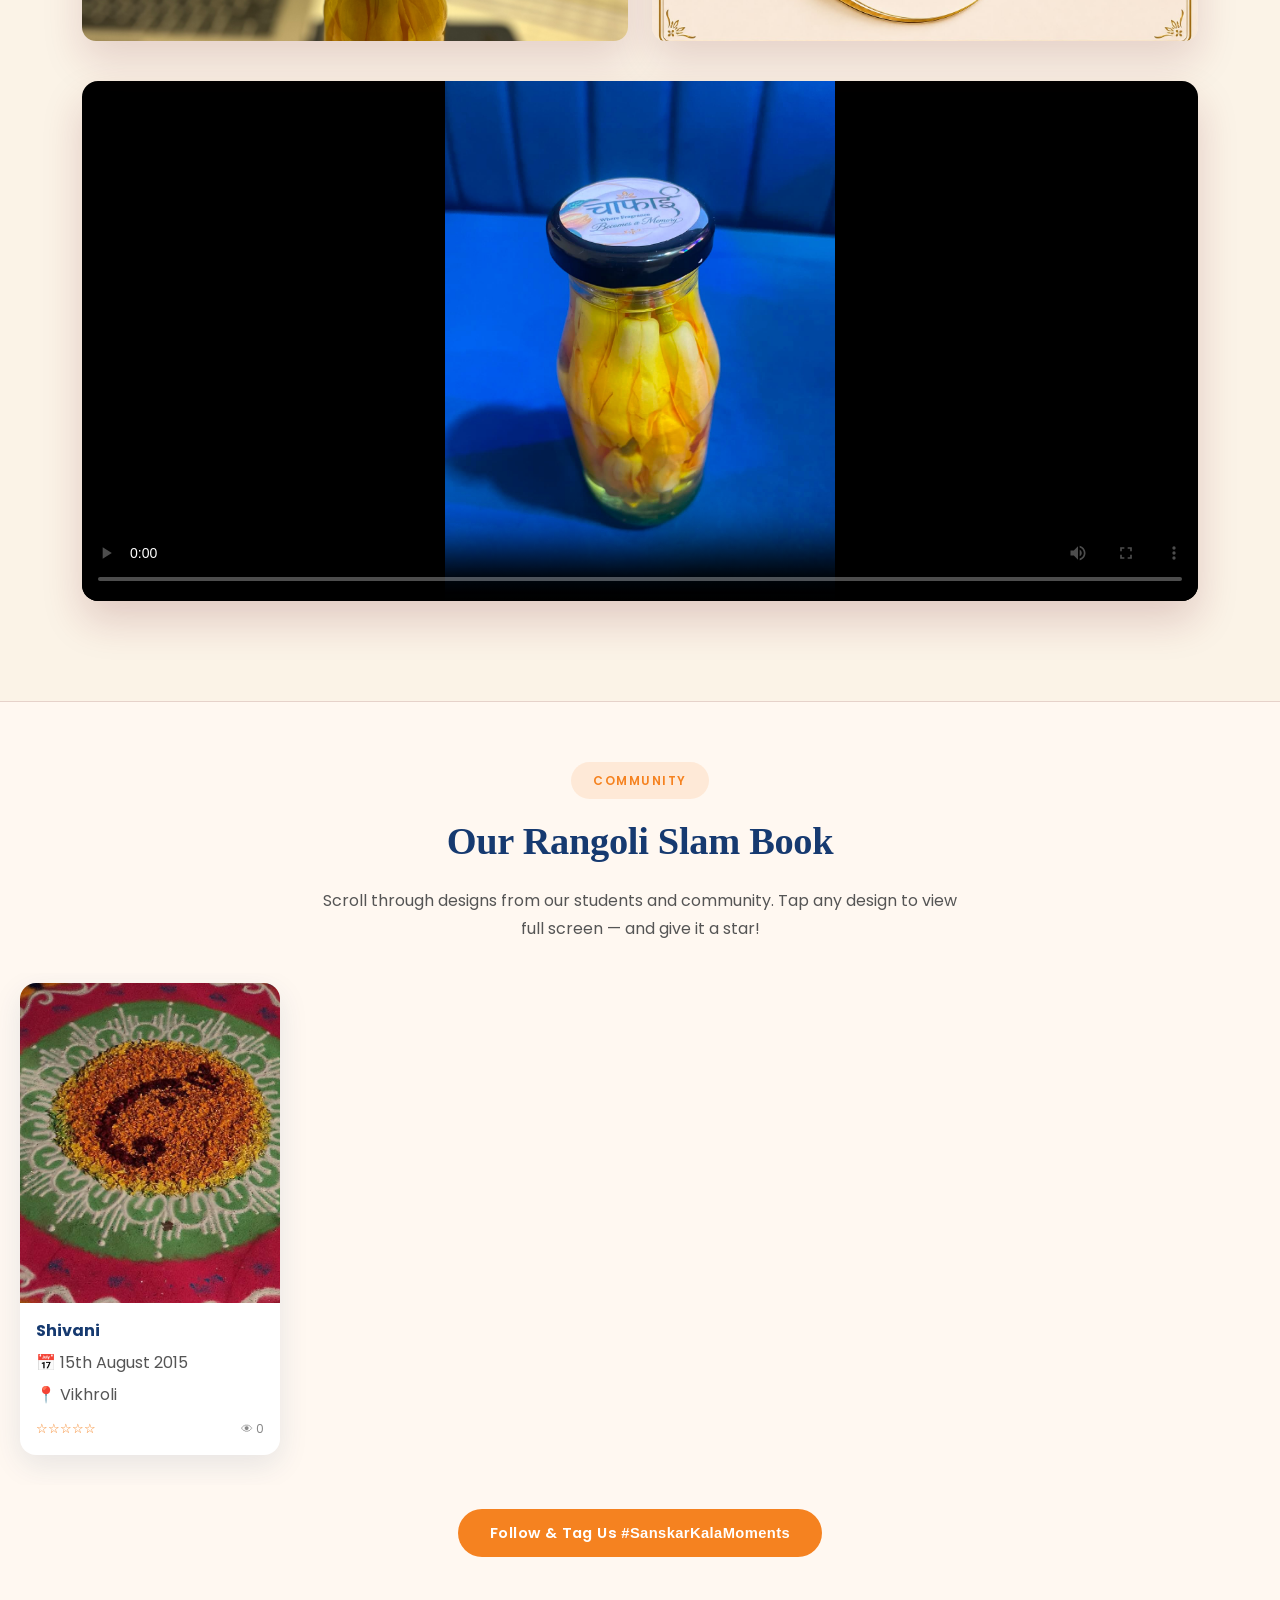
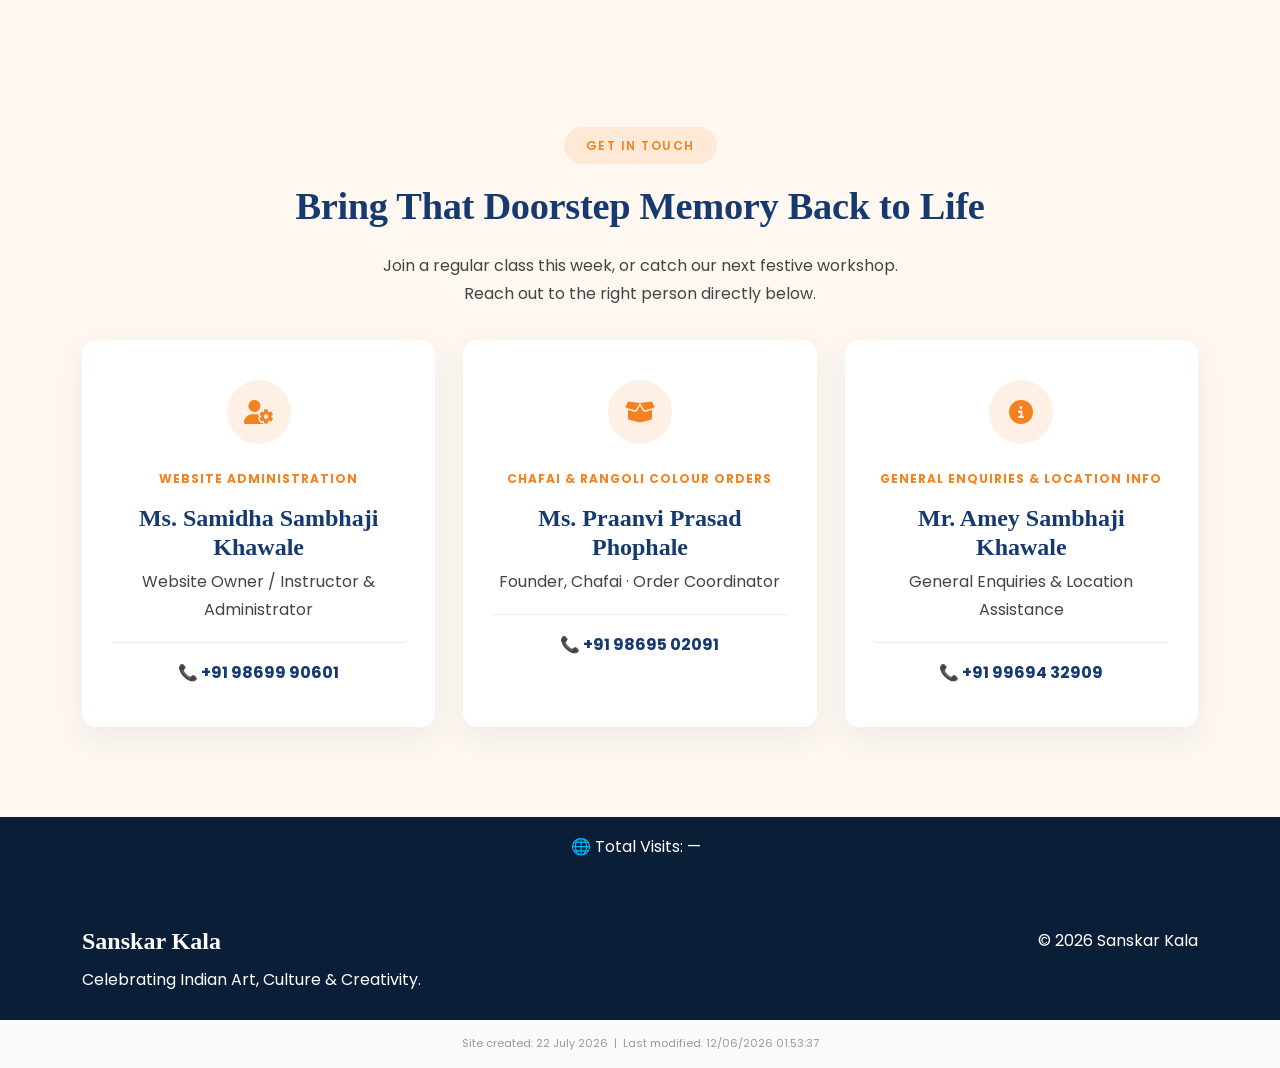
==== commit c6f70644: "Fix overlapping top banners with dynamic navbar offset" ====
--- a/index.html
+++ b/index.html
@@ -18,22 +18,38 @@
 <!-- Cloudflare Web Analytics --><script type='module' src='https://static.cloudflareinsights.com/beacon.min.js' data-cf-beacon='{"token": "7922777d8edc4c5c92a4202e3d496170"}'></script><!-- End Cloudflare Web Analytics -->
 </head>
 <body>
-<div class="opportunity-banner" id="opportunity-banner" style="display:none;">
-  <div class="container opportunity-inner">
-    <span class="opportunity-badge">NEW</span>
-    <div class="opportunity-text">
-      <p id="opportunity-text-content"></p>
-    </div>
-    <a href="tel:+919869990601" class="opportunity-cta">📞 कॉल करा</a>
-    <button class="opportunity-close" onclick="this.closest('.opportunity-banner').style.display='none'">&times;</button>
+<div id="top-banners">
+  <div class="notice-marquee">
+    <div class="notice-track">
+      <span>📍 Due to building redevelopment at our regular venue, classes are currently being held at a temporary nearby location. Please contact us for exact directions before visiting. &nbsp;&nbsp;&nbsp;&nbsp;&nbsp;&nbsp;&nbsp;&nbsp;</span>
+      <span>📍 Due to building redevelopment at our regular venue, classes are currently being held at a temporary nearby location. Please contact us for exact directions before visiting. &nbsp;&nbsp;&nbsp;&nbsp;&nbsp;&nbsp;&nbsp;&nbsp;</span>
+    </div>
+  </div>
+
+  <div class="opportunity-banner" id="opportunity-banner" style="display:none;">
+    <div class="container opportunity-inner">
+      <span class="opportunity-badge">NEW</span>
+      <div class="opportunity-text">
+        <p id="opportunity-text-content"></p>
+      </div>
+      <a href="tel:+919869990601" class="opportunity-cta">📞 कॉल करा</a>
+      <button class="opportunity-close" onclick="document.getElementById('opportunity-banner').style.display='none'; adjustNavbarOffset();">&times;</button>
+    </div>
   </div>
 </div>
-<div class="notice-marquee">
-  <div class="notice-track">
-    <span>📍 Due to building redevelopment at our regular venue, classes are currently being held at a temporary nearby location. Please contact us for exact directions before visiting. &nbsp;&nbsp;&nbsp;&nbsp;&nbsp;&nbsp;&nbsp;&nbsp;</span>
-    <span>📍 Due to building redevelopment at our regular venue, classes are currently being held at a temporary nearby location. Please contact us for exact directions before visiting. &nbsp;&nbsp;&nbsp;&nbsp;&nbsp;&nbsp;&nbsp;&nbsp;</span>
-  </div>
-</div>
+
+<script>
+  function adjustNavbarOffset() {
+    const topBanners = document.getElementById('top-banners');
+    const navbar = document.querySelector('.custom-navbar');
+    if (!topBanners || !navbar) return;
+    const height = topBanners.offsetHeight;
+    navbar.style.top = height + 'px';
+    document.body.style.paddingTop = height + 'px';
+  }
+  window.addEventListener('load', adjustNavbarOffset);
+  window.addEventListener('resize', adjustNavbarOffset);
+</script>
 <nav class="navbar navbar-expand-lg navbar-dark fixed-top custom-navbar">
   <div class="container">
     <a class="navbar-brand" href="#">Sanskar Kala</a>
@@ -569,6 +585,7 @@
       if (!text) return;
       textEl.innerHTML = text.trim().replace(/\n/g, '<br>');
       banner.style.display = 'block';
+      adjustNavbarOffset();
     })
     .catch(() => {});
 })();
--- a/css/style.css
+++ b/css/style.css
@@ -1336,4 +1336,13 @@
 @media(max-width:768px){
   .reel-card{ width:200px; }
   .reel-card img{ height:250px; }
-}+}
+
+/*=========================
+FIX: STACKED TOP BANNERS + DYNAMIC NAVBAR OFFSET
+=========================*/
+#top-banners{
+  position:relative;
+  z-index:1002;
+}
+.opportunity-banner{ position:relative; }
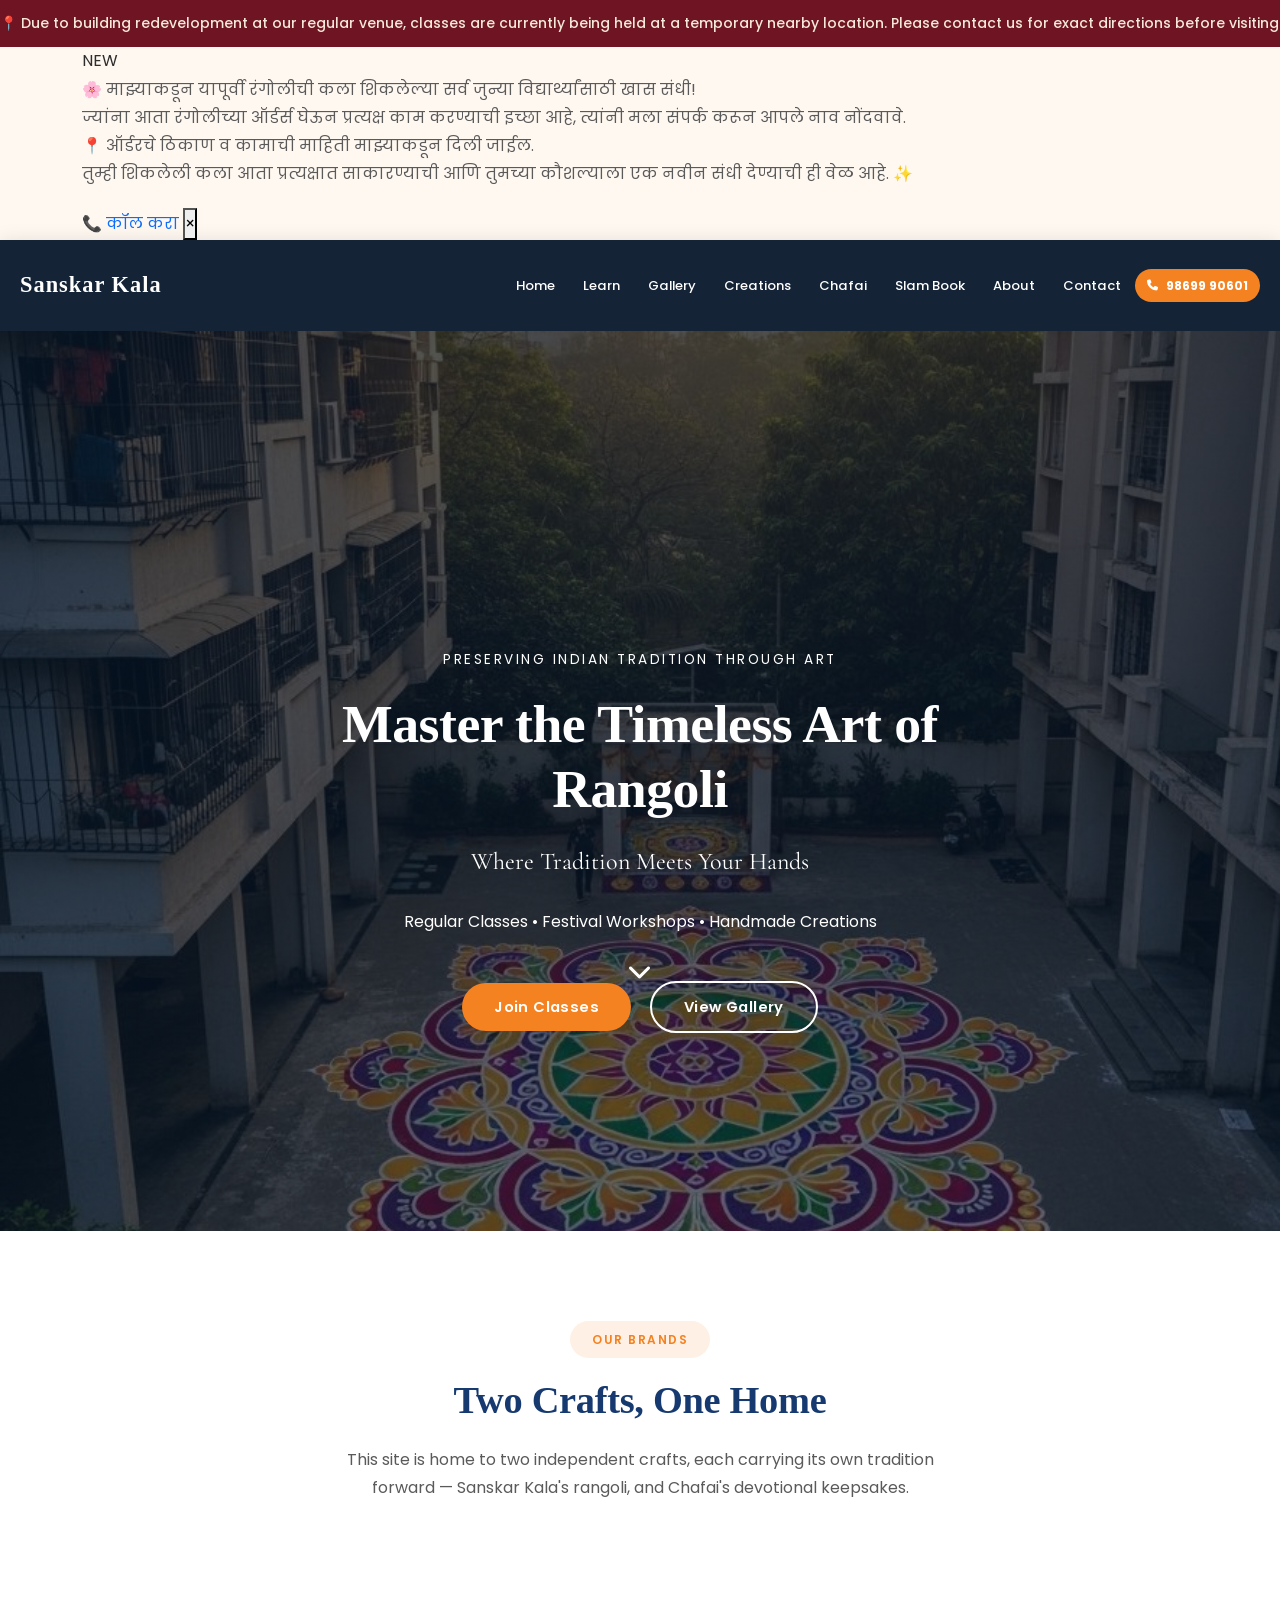
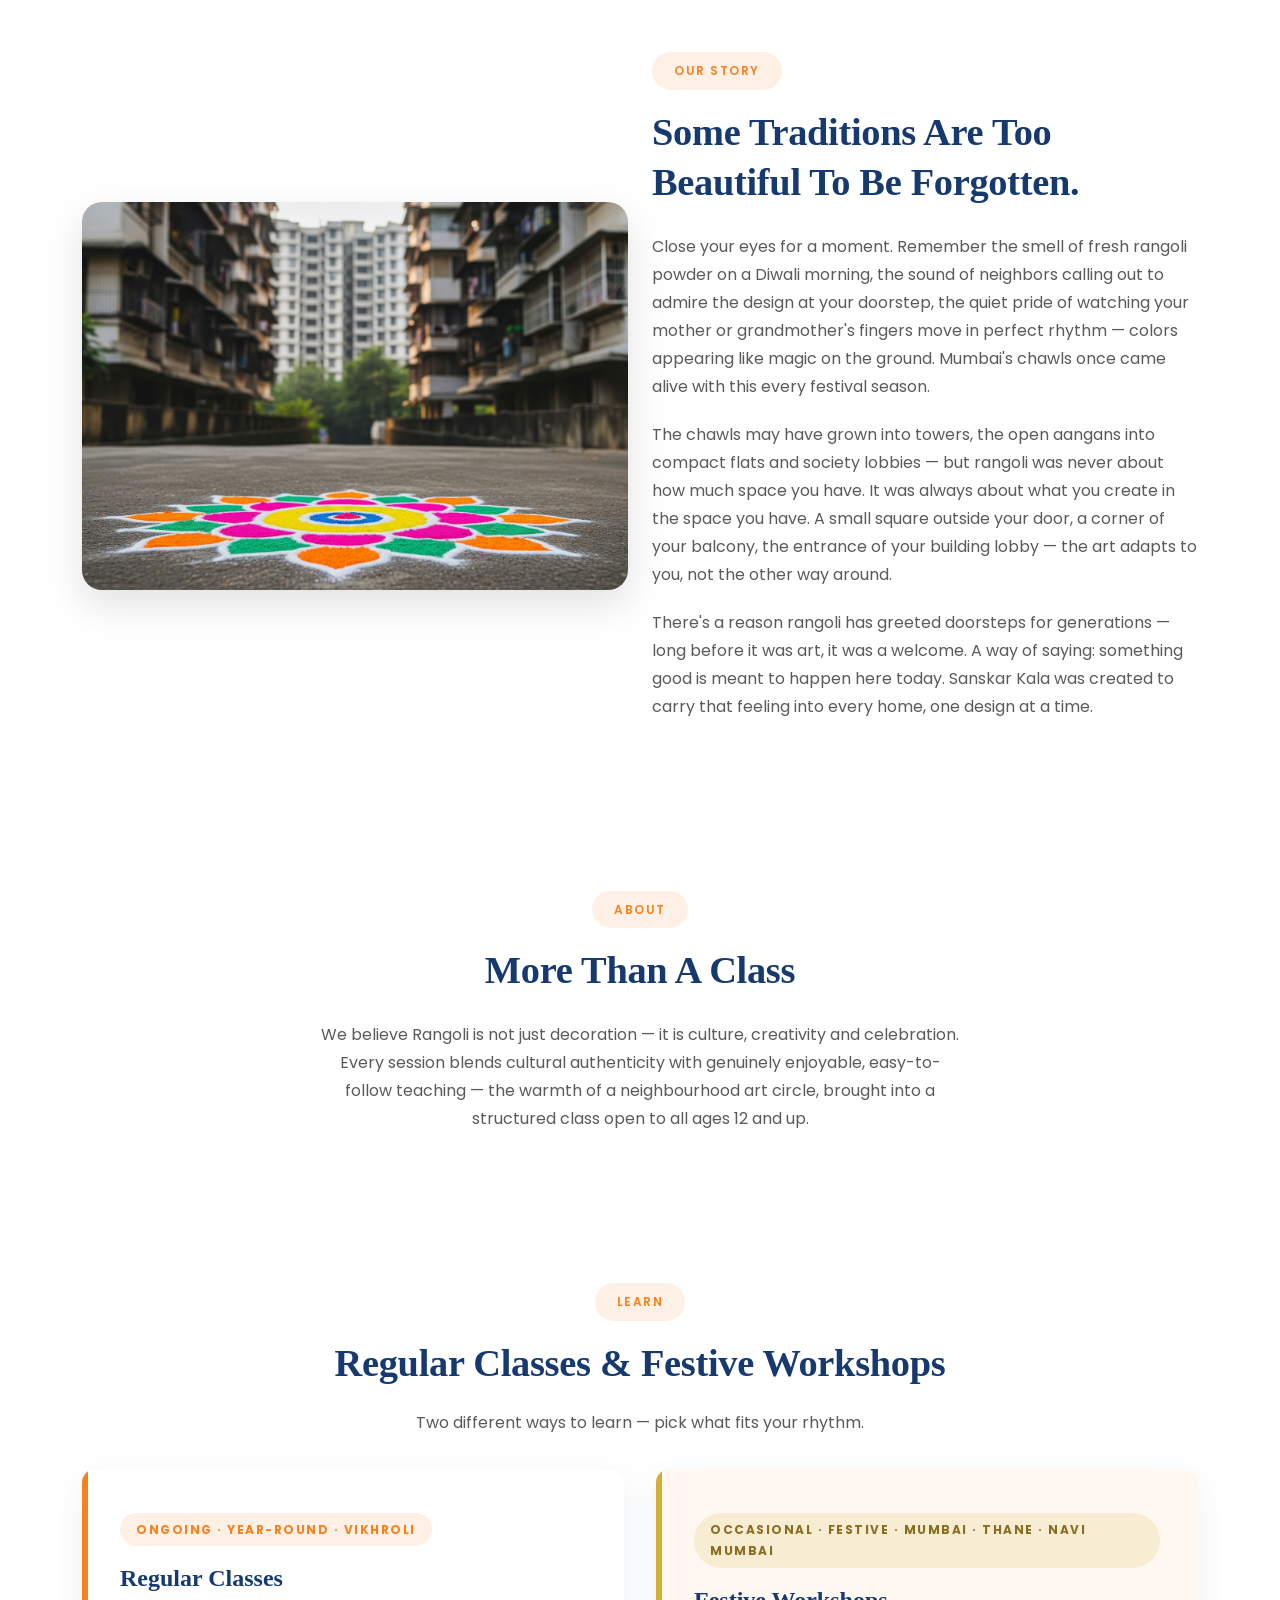
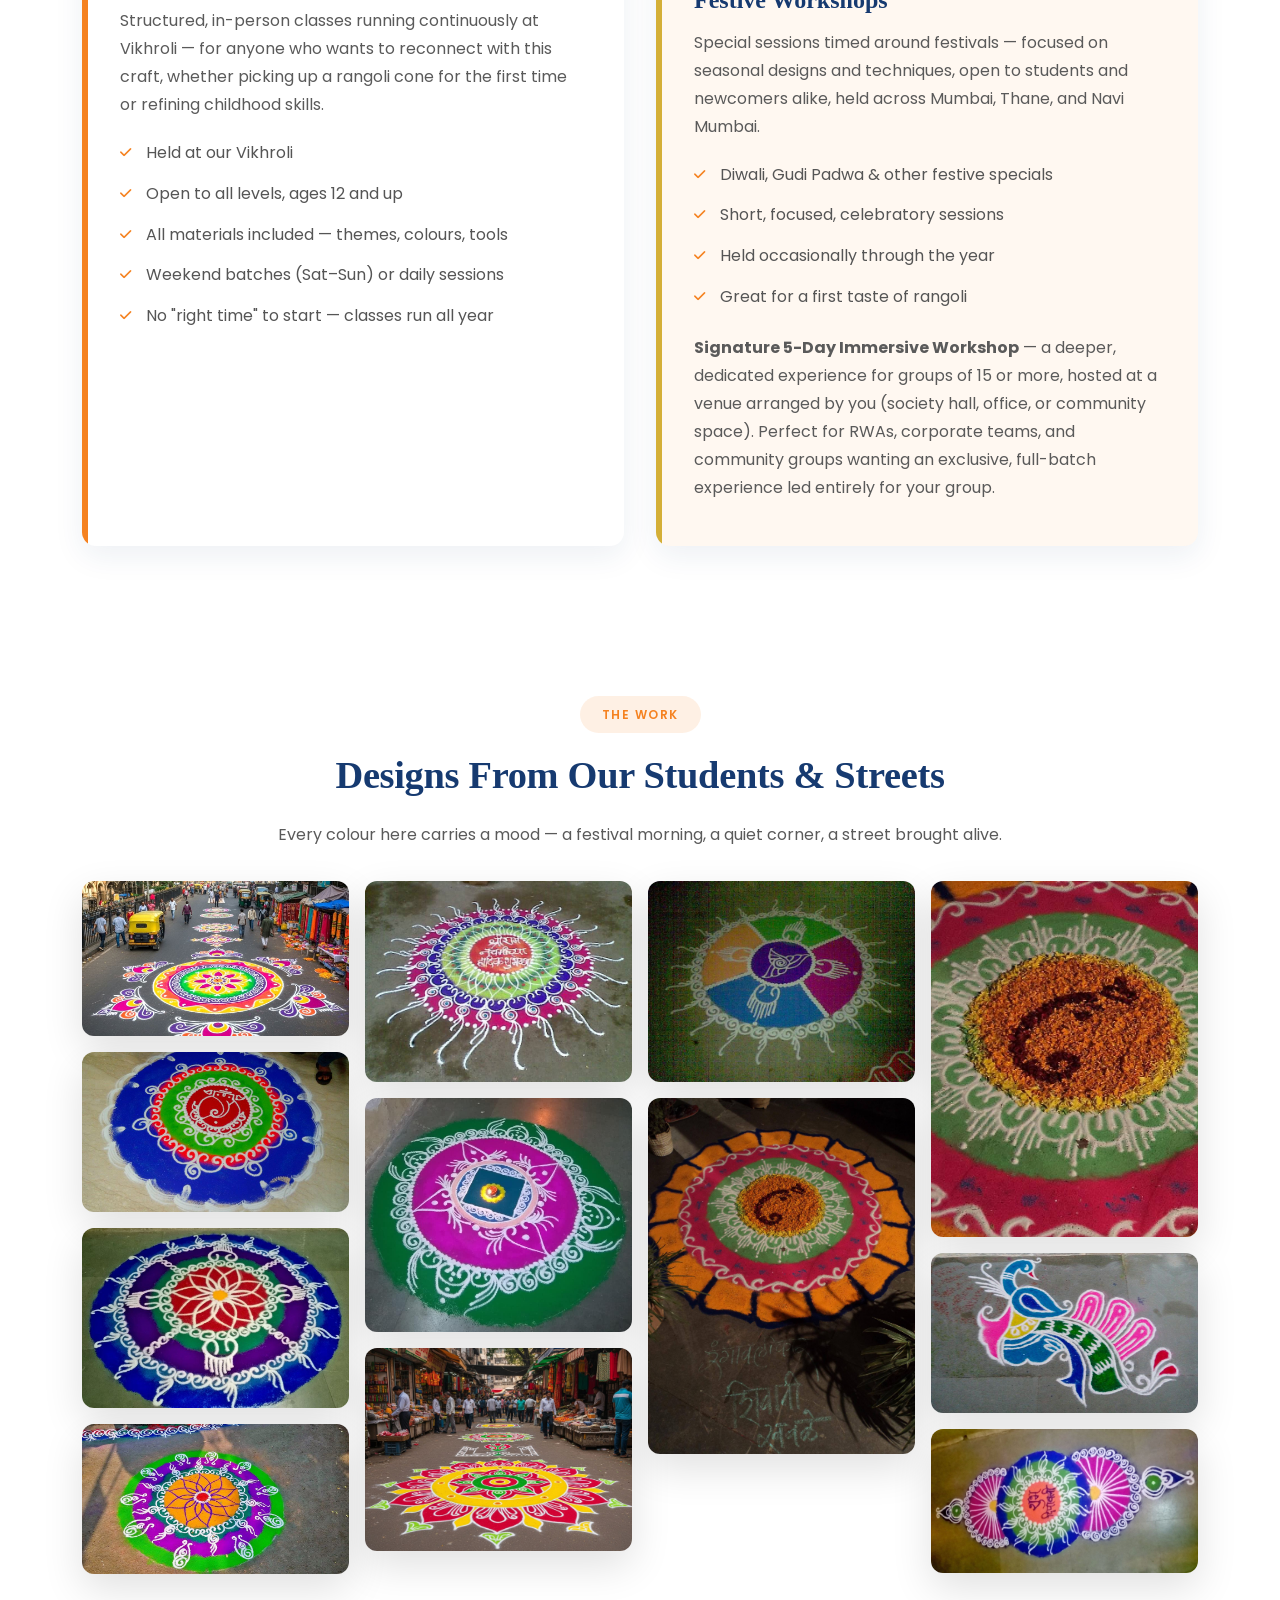
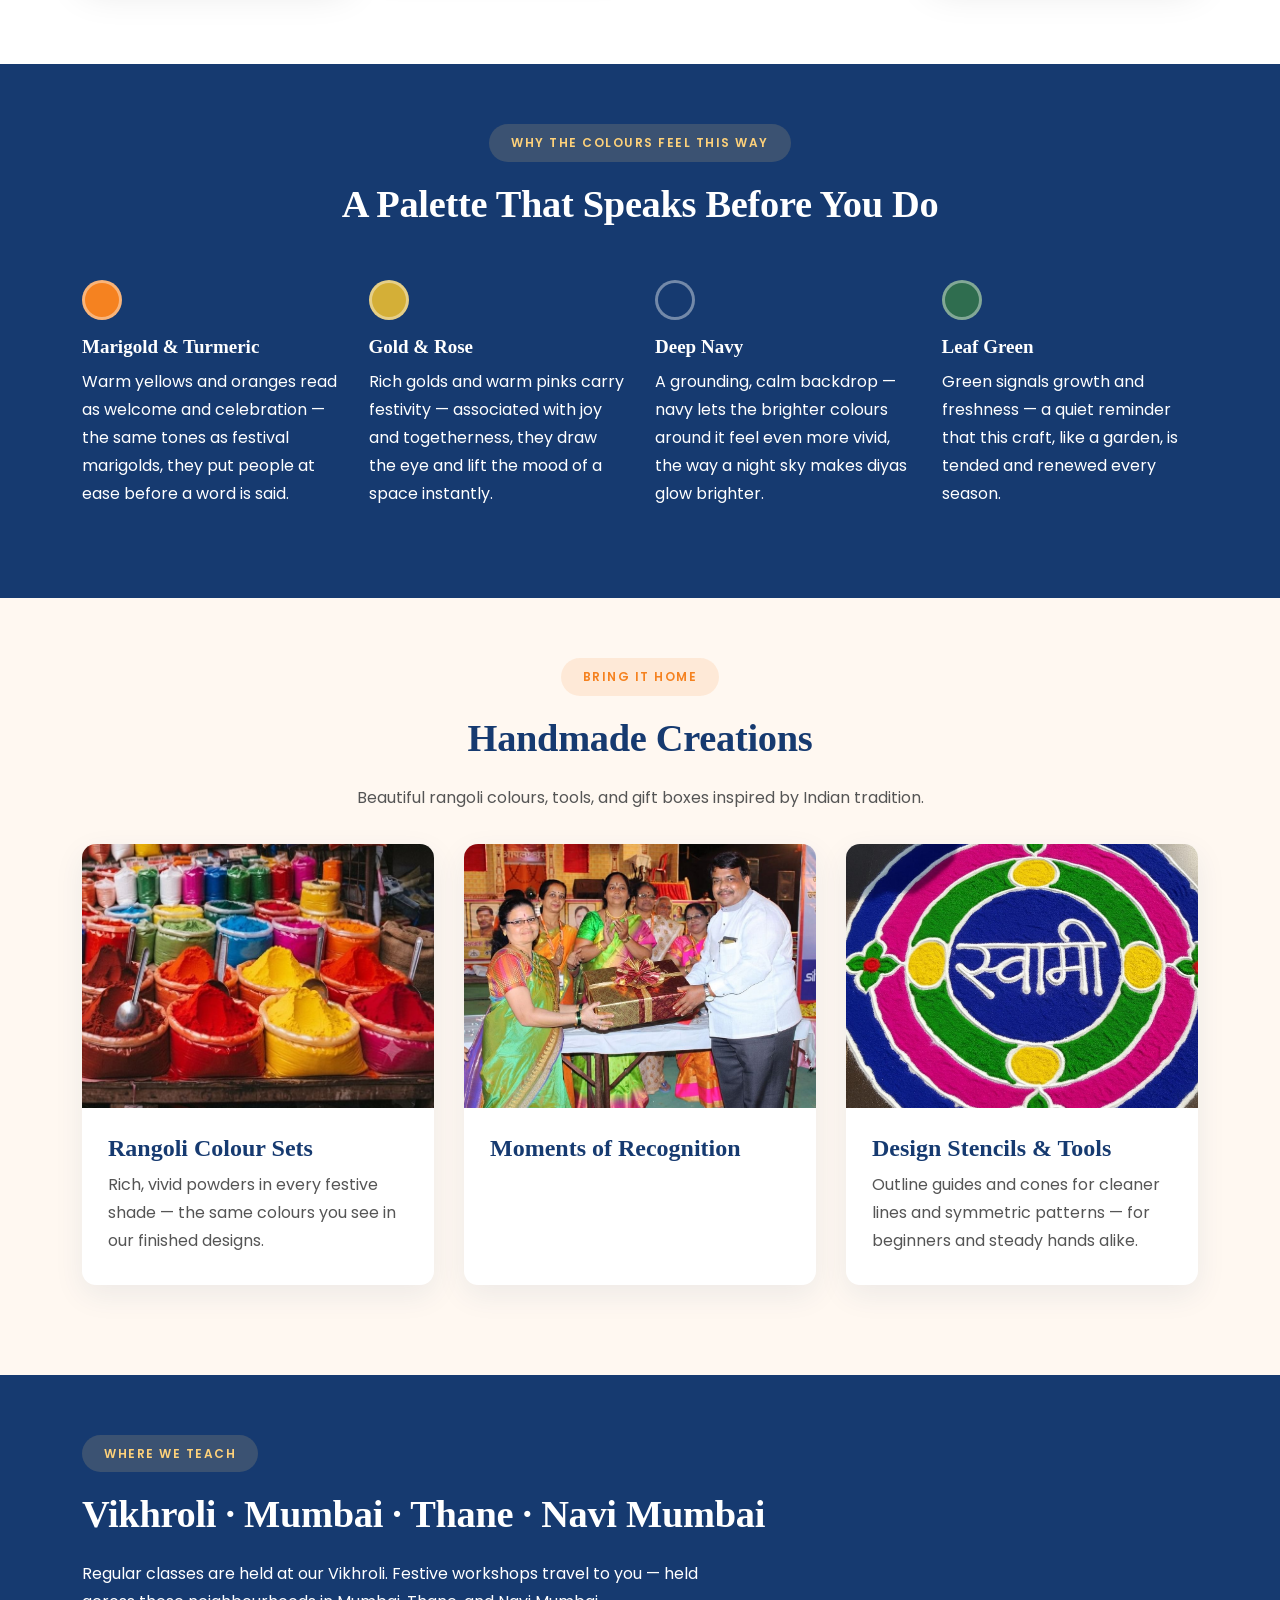
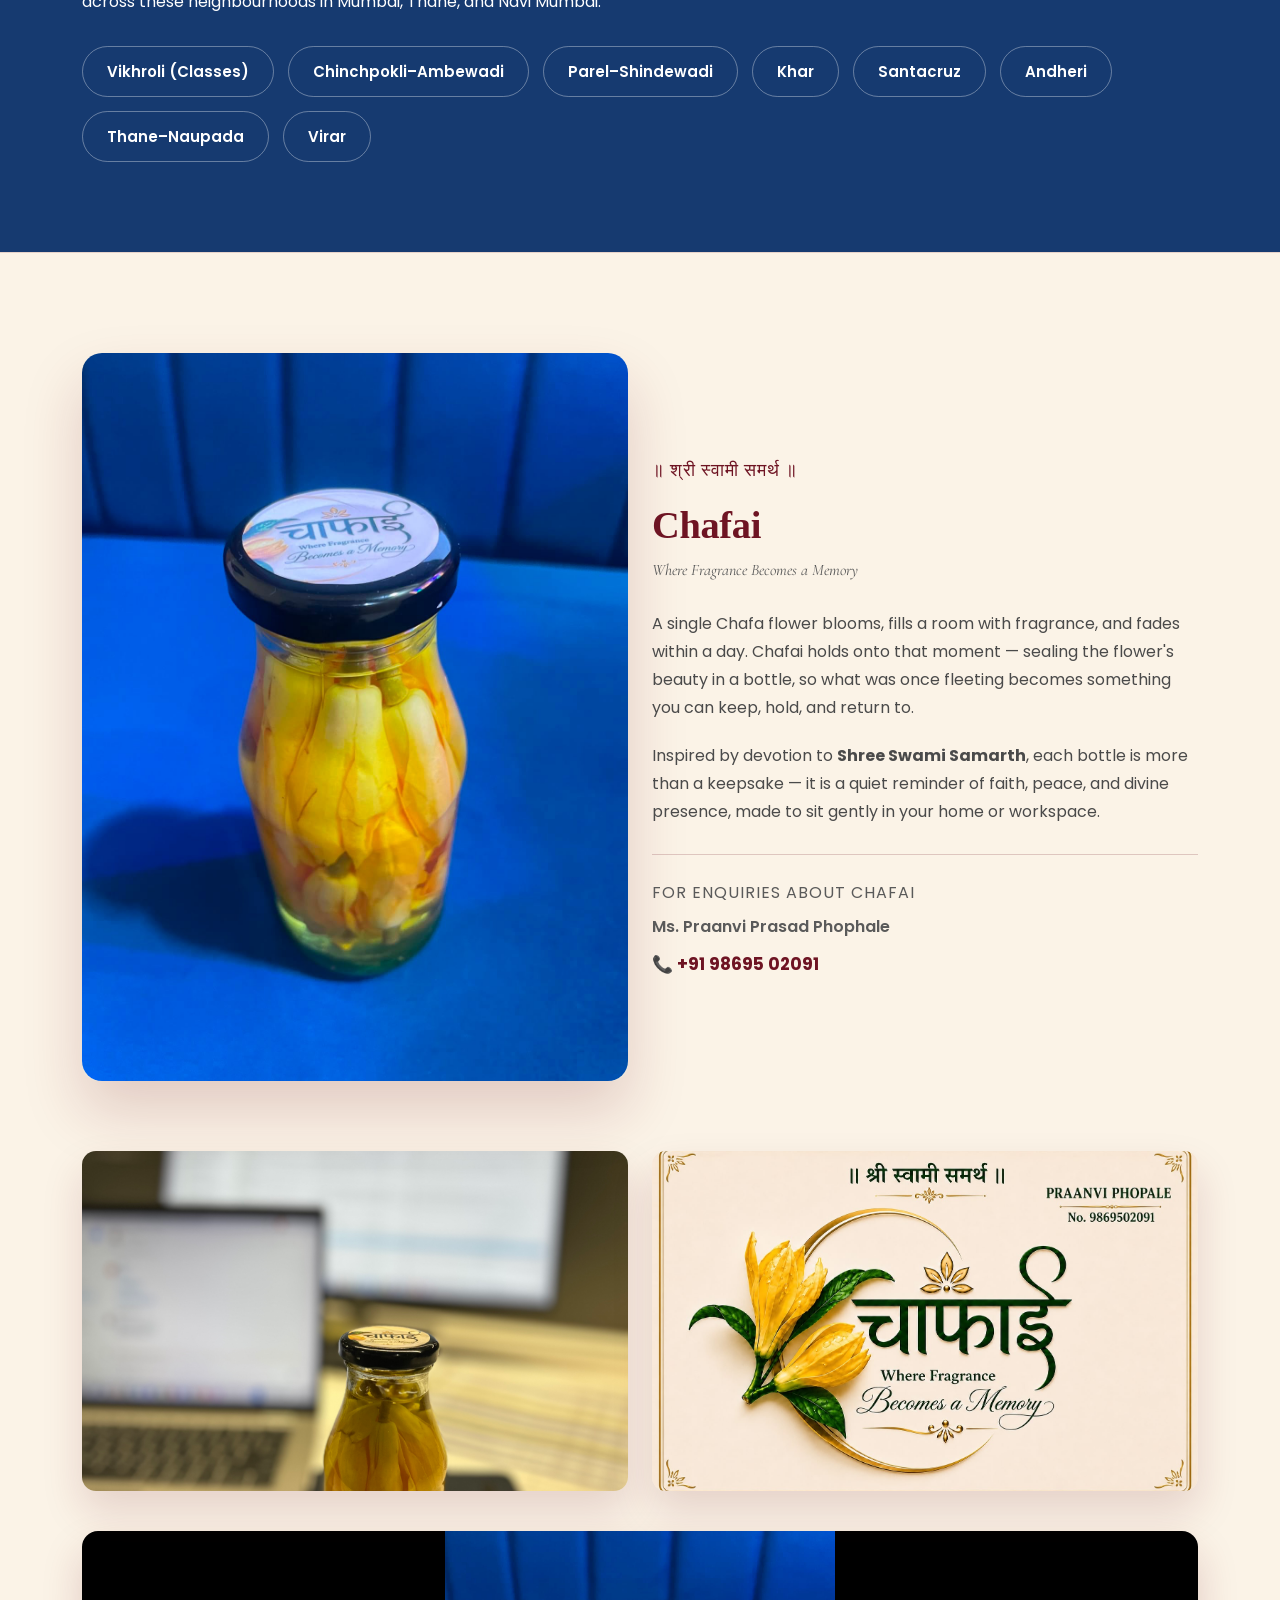
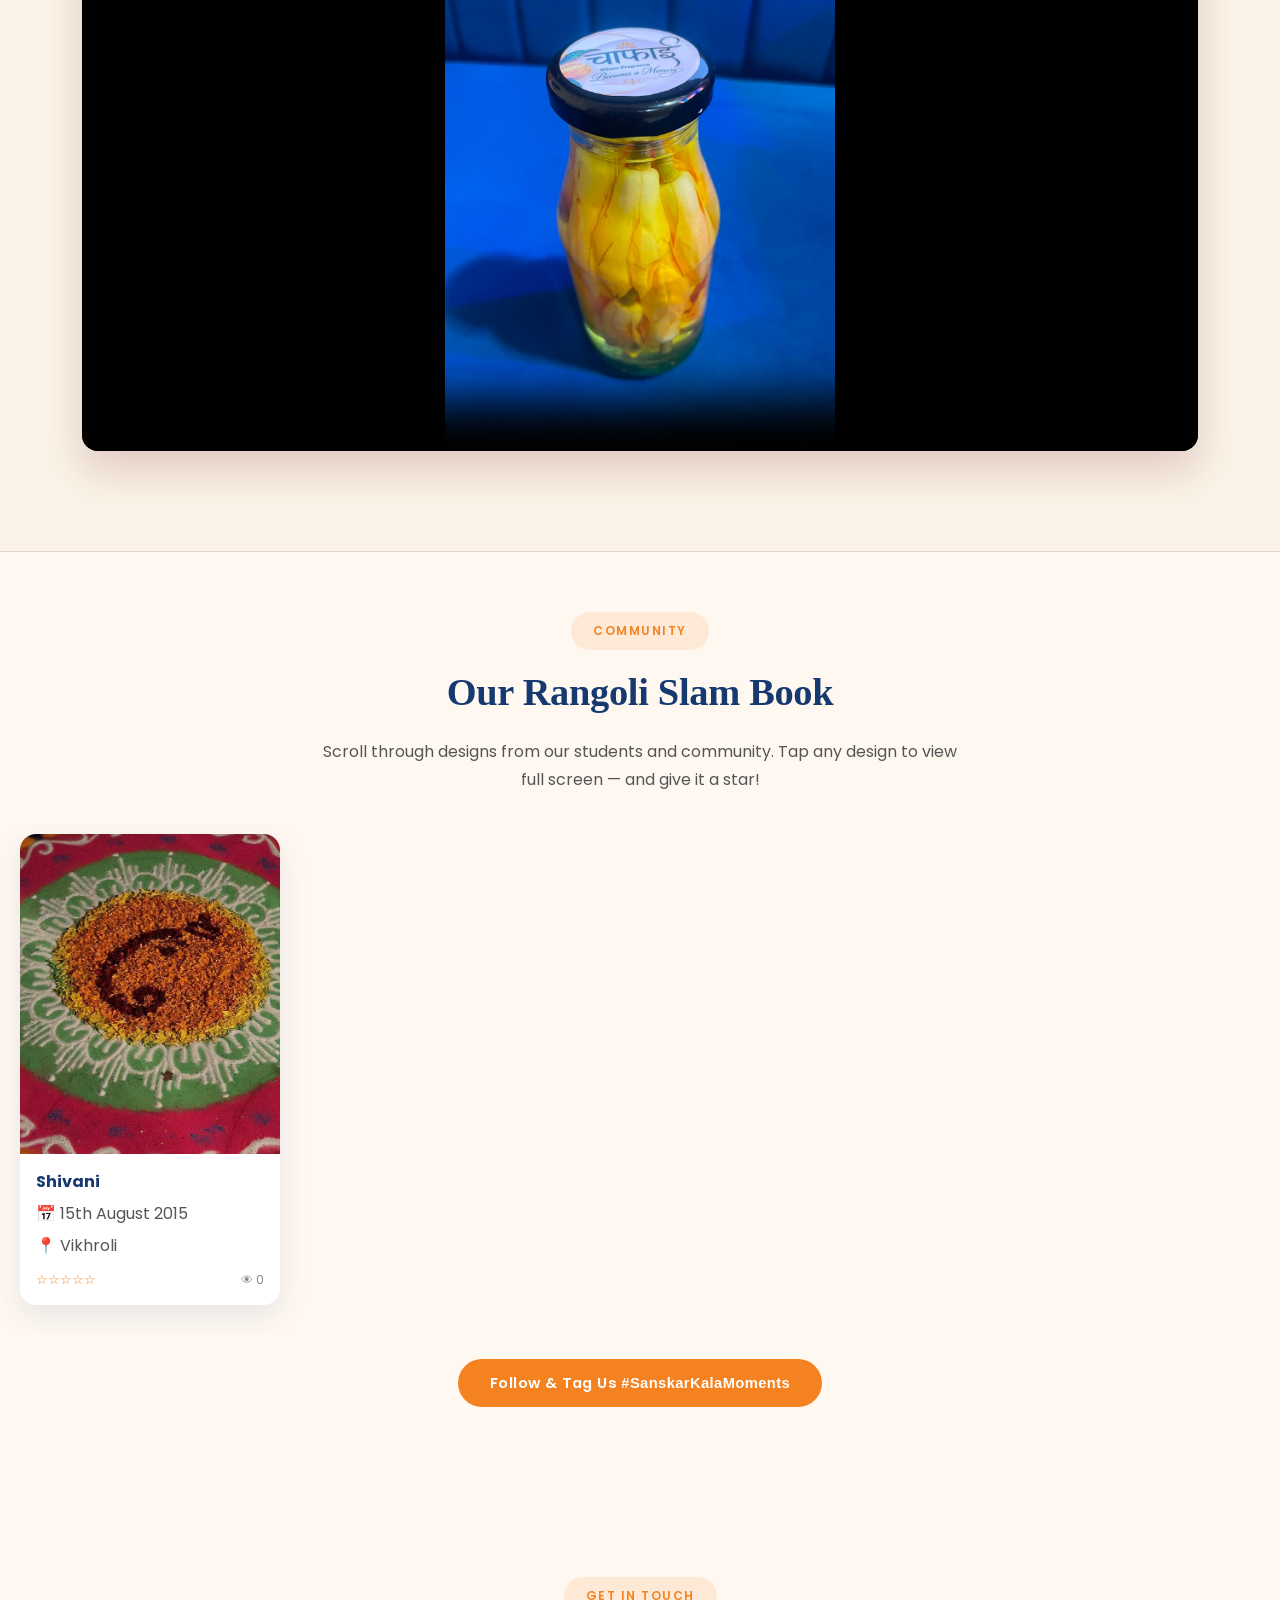
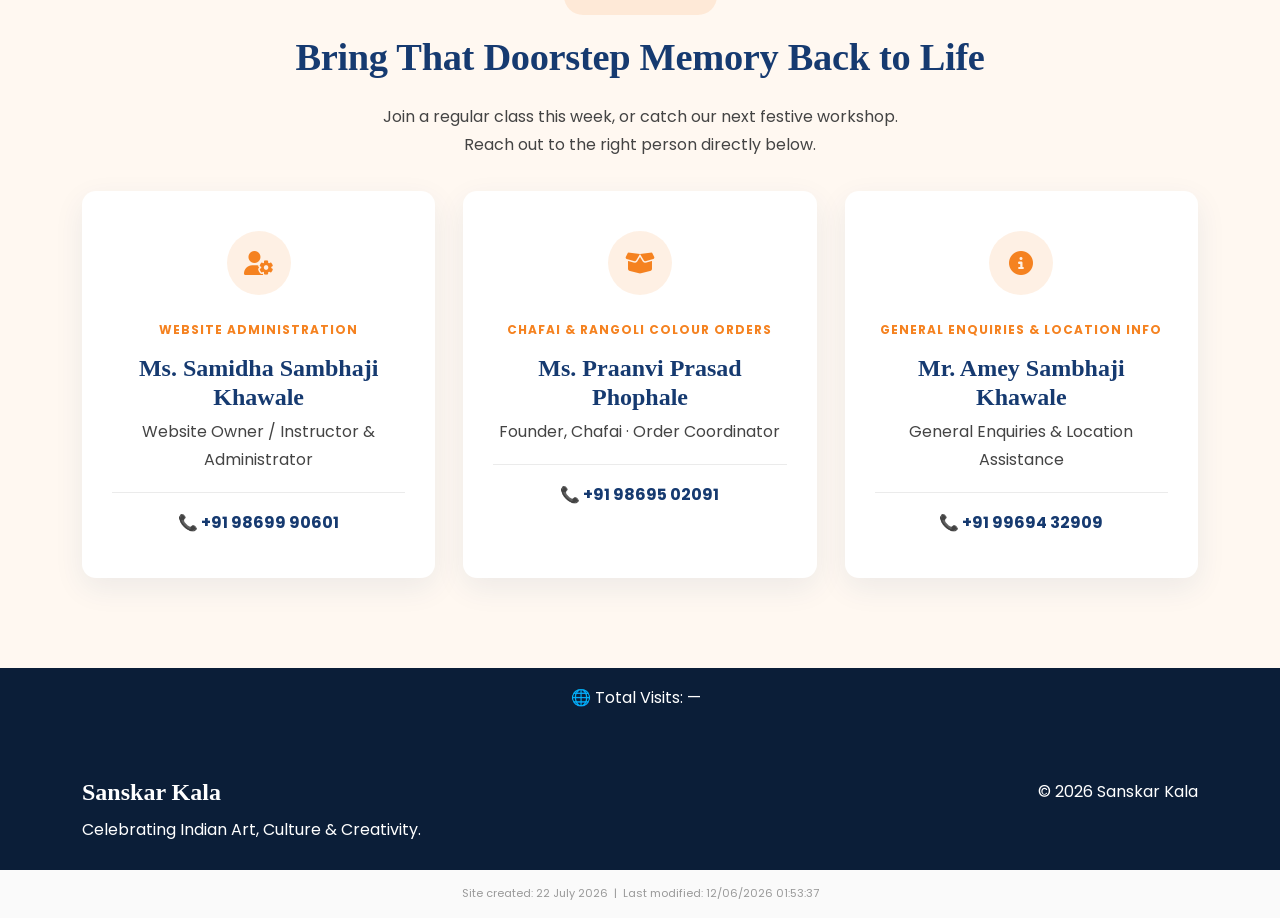
==== commit cfd179dd: "Replace fragile JS navbar positioning with native sticky positioning" ====
--- a/index.html
+++ b/index.html
@@ -33,24 +33,12 @@
         <p id="opportunity-text-content"></p>
       </div>
       <a href="tel:+919869990601" class="opportunity-cta">📞 कॉल करा</a>
-      <button class="opportunity-close" onclick="document.getElementById('opportunity-banner').style.display='none'; adjustNavbarOffset();">&times;</button>
+      <button class="opportunity-close" onclick="document.getElementById('opportunity-banner').style.display='none';">&times;</button>
     </div>
   </div>
 </div>
 
-<script>
-  function adjustNavbarOffset() {
-    const topBanners = document.getElementById('top-banners');
-    const navbar = document.querySelector('.custom-navbar');
-    if (!topBanners || !navbar) return;
-    const height = topBanners.offsetHeight;
-    navbar.style.top = height + 'px';
-    document.body.style.paddingTop = height + 'px';
-  }
-  window.addEventListener('load', adjustNavbarOffset);
-  window.addEventListener('resize', adjustNavbarOffset);
-</script>
-<nav class="navbar navbar-expand-lg navbar-dark fixed-top custom-navbar">
+<nav class="navbar navbar-expand-lg navbar-dark custom-navbar">
   <div class="container">
     <a class="navbar-brand" href="#">Sanskar Kala</a>
     <button class="navbar-toggler" type="button" data-bs-toggle="collapse" data-bs-target="#navbar">
@@ -585,7 +573,6 @@
       if (!text) return;
       textEl.innerHTML = text.trim().replace(/\n/g, '<br>');
       banner.style.display = 'block';
-      adjustNavbarOffset();
     })
     .catch(() => {});
 })();
--- a/css/style.css
+++ b/css/style.css
@@ -1339,10 +1339,17 @@
 }
 
 /*=========================
-FIX: STACKED TOP BANNERS + DYNAMIC NAVBAR OFFSET
-=========================*/
+FIX: STICKY NAVBAR (replaces fragile JS positioning)
+=========================*/
+.custom-navbar{
+  position:sticky !important;
+  top:0 !important;
+}
 #top-banners{
   position:relative;
   z-index:1002;
 }
+body{
+  padding-top:0 !important;
+}
 .opportunity-banner{ position:relative; }
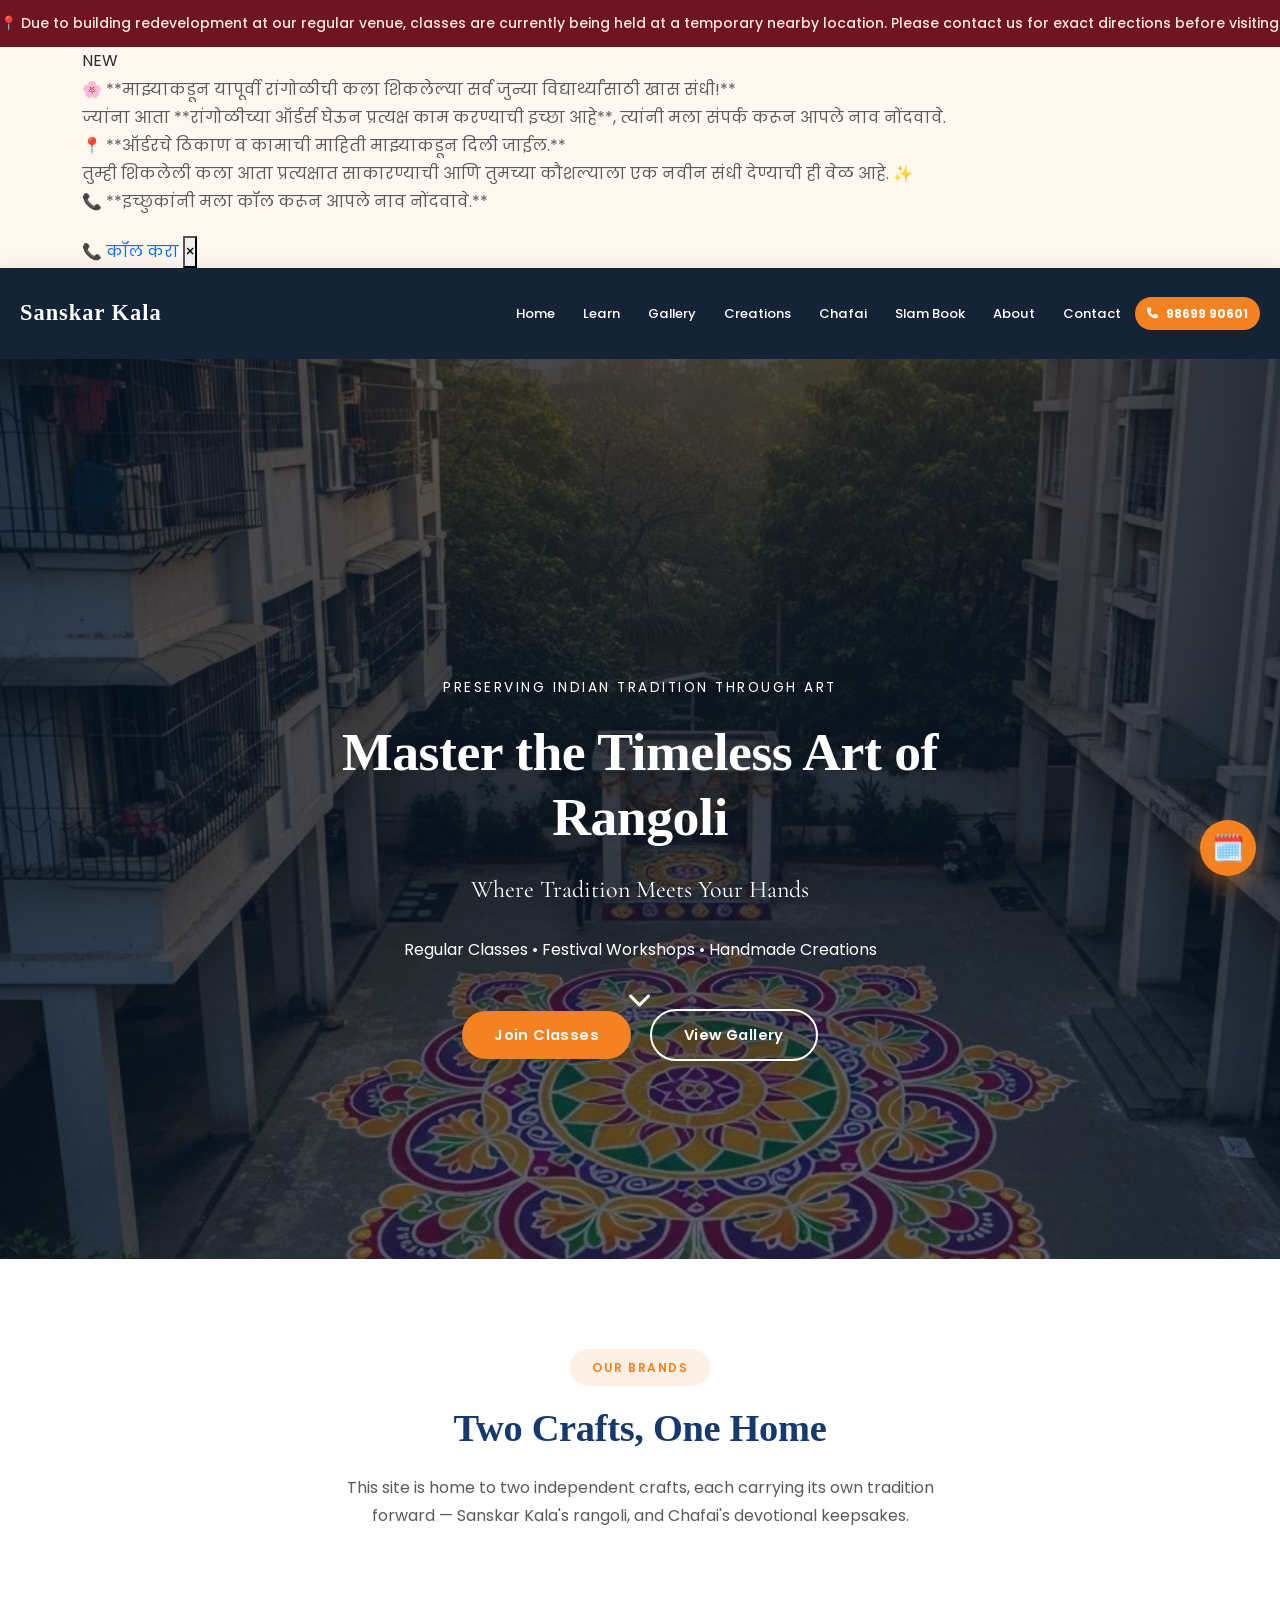
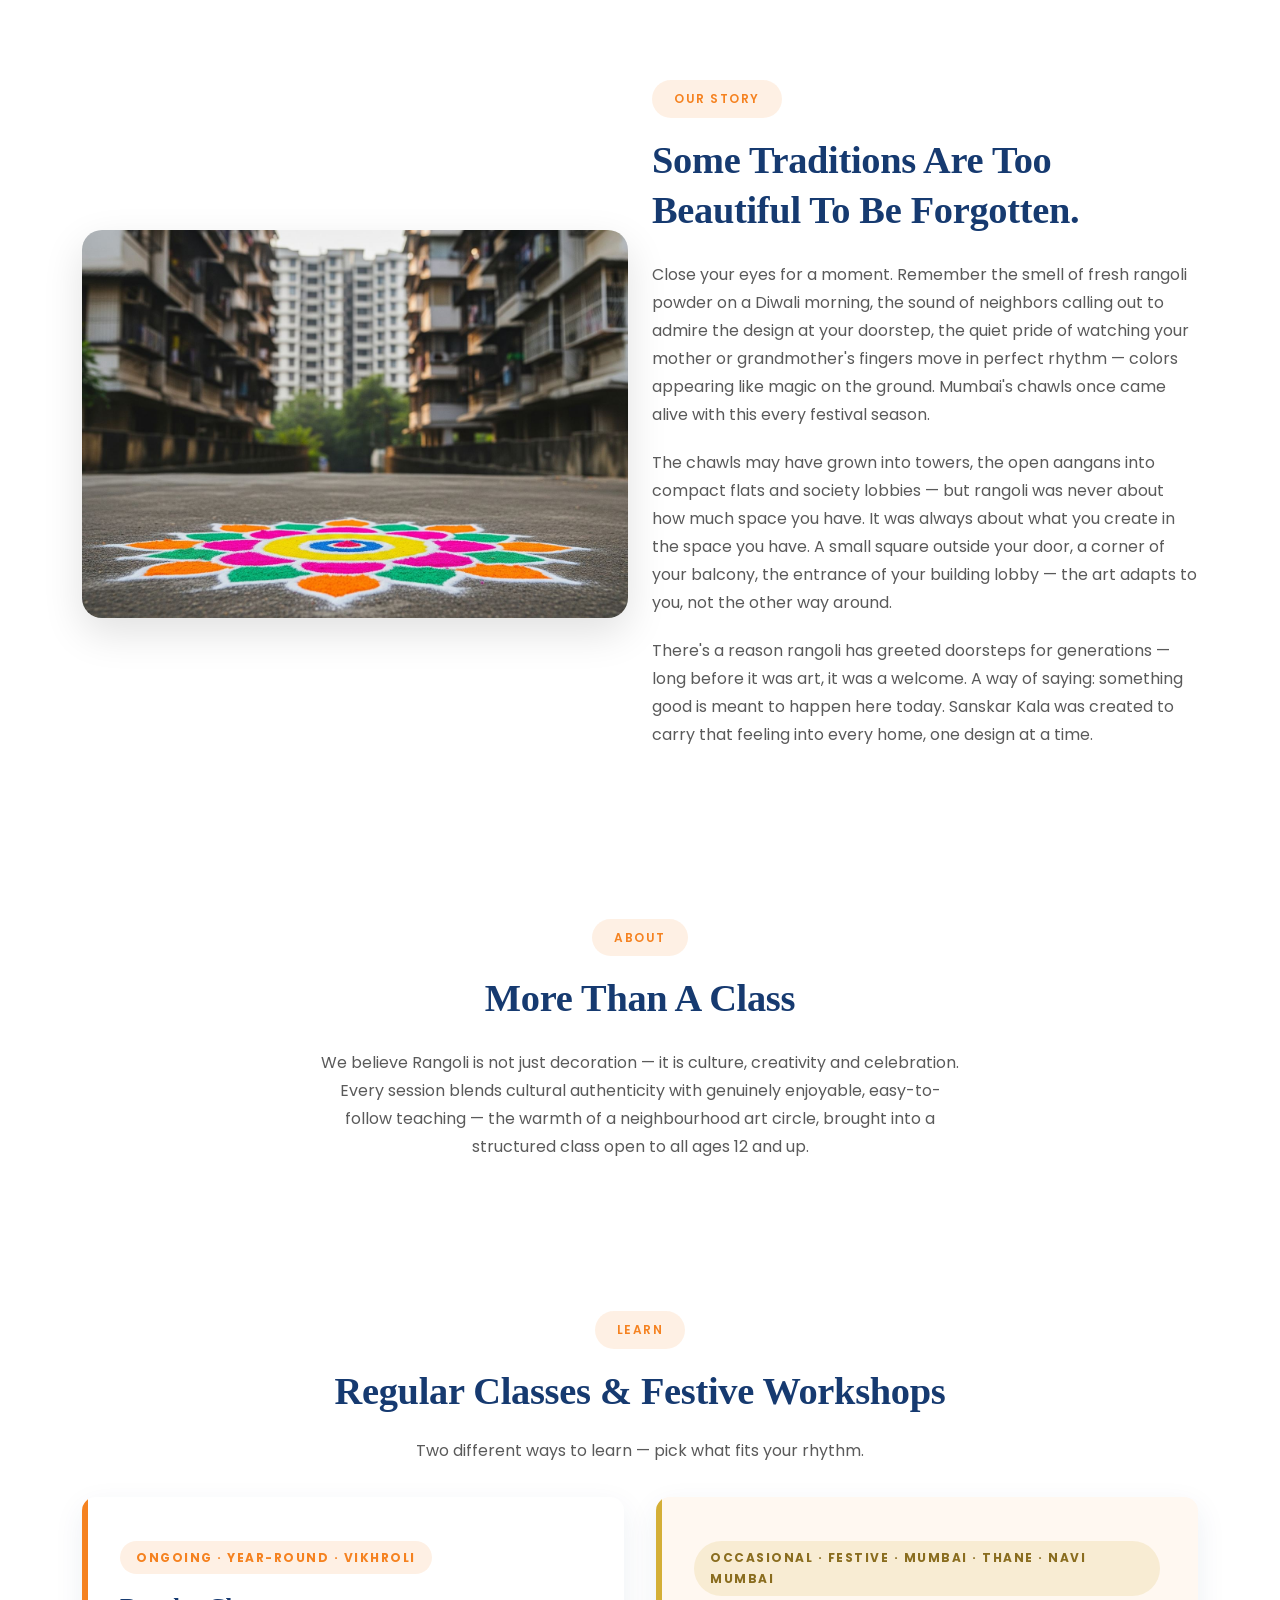
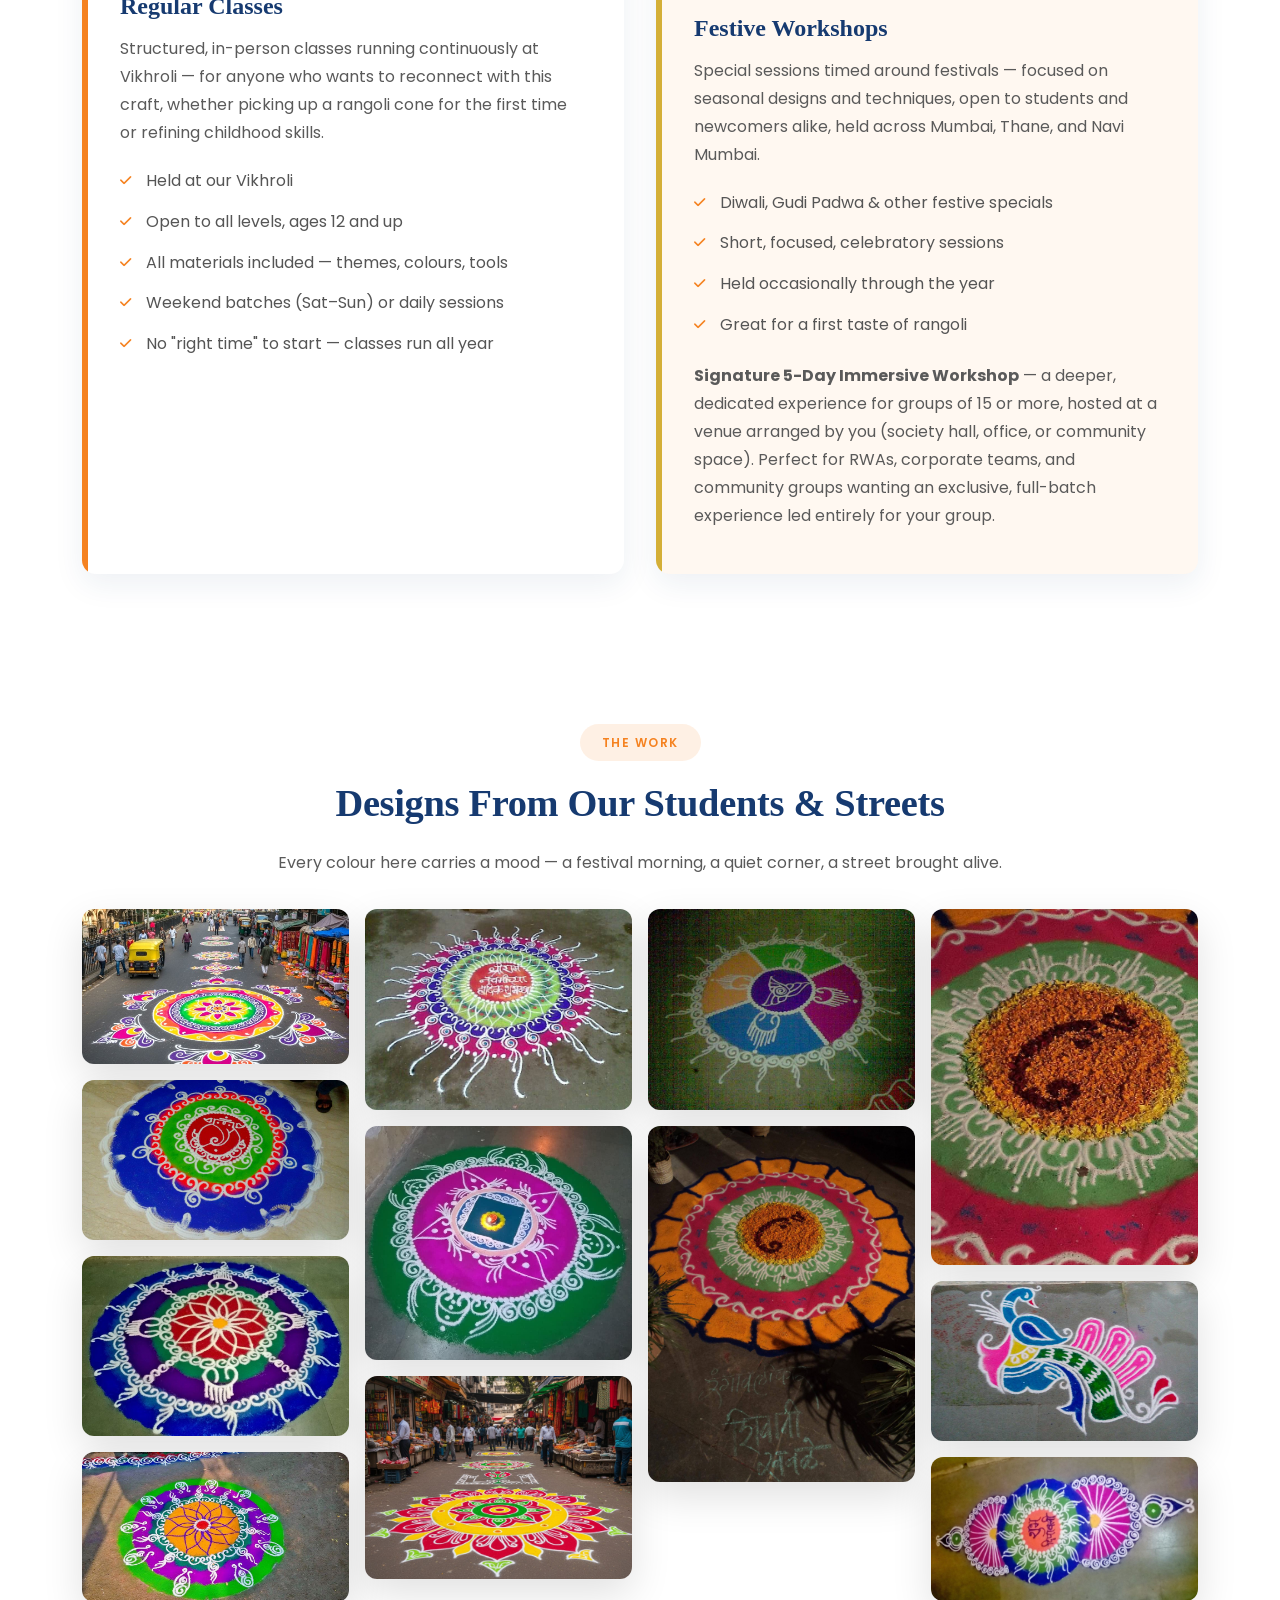
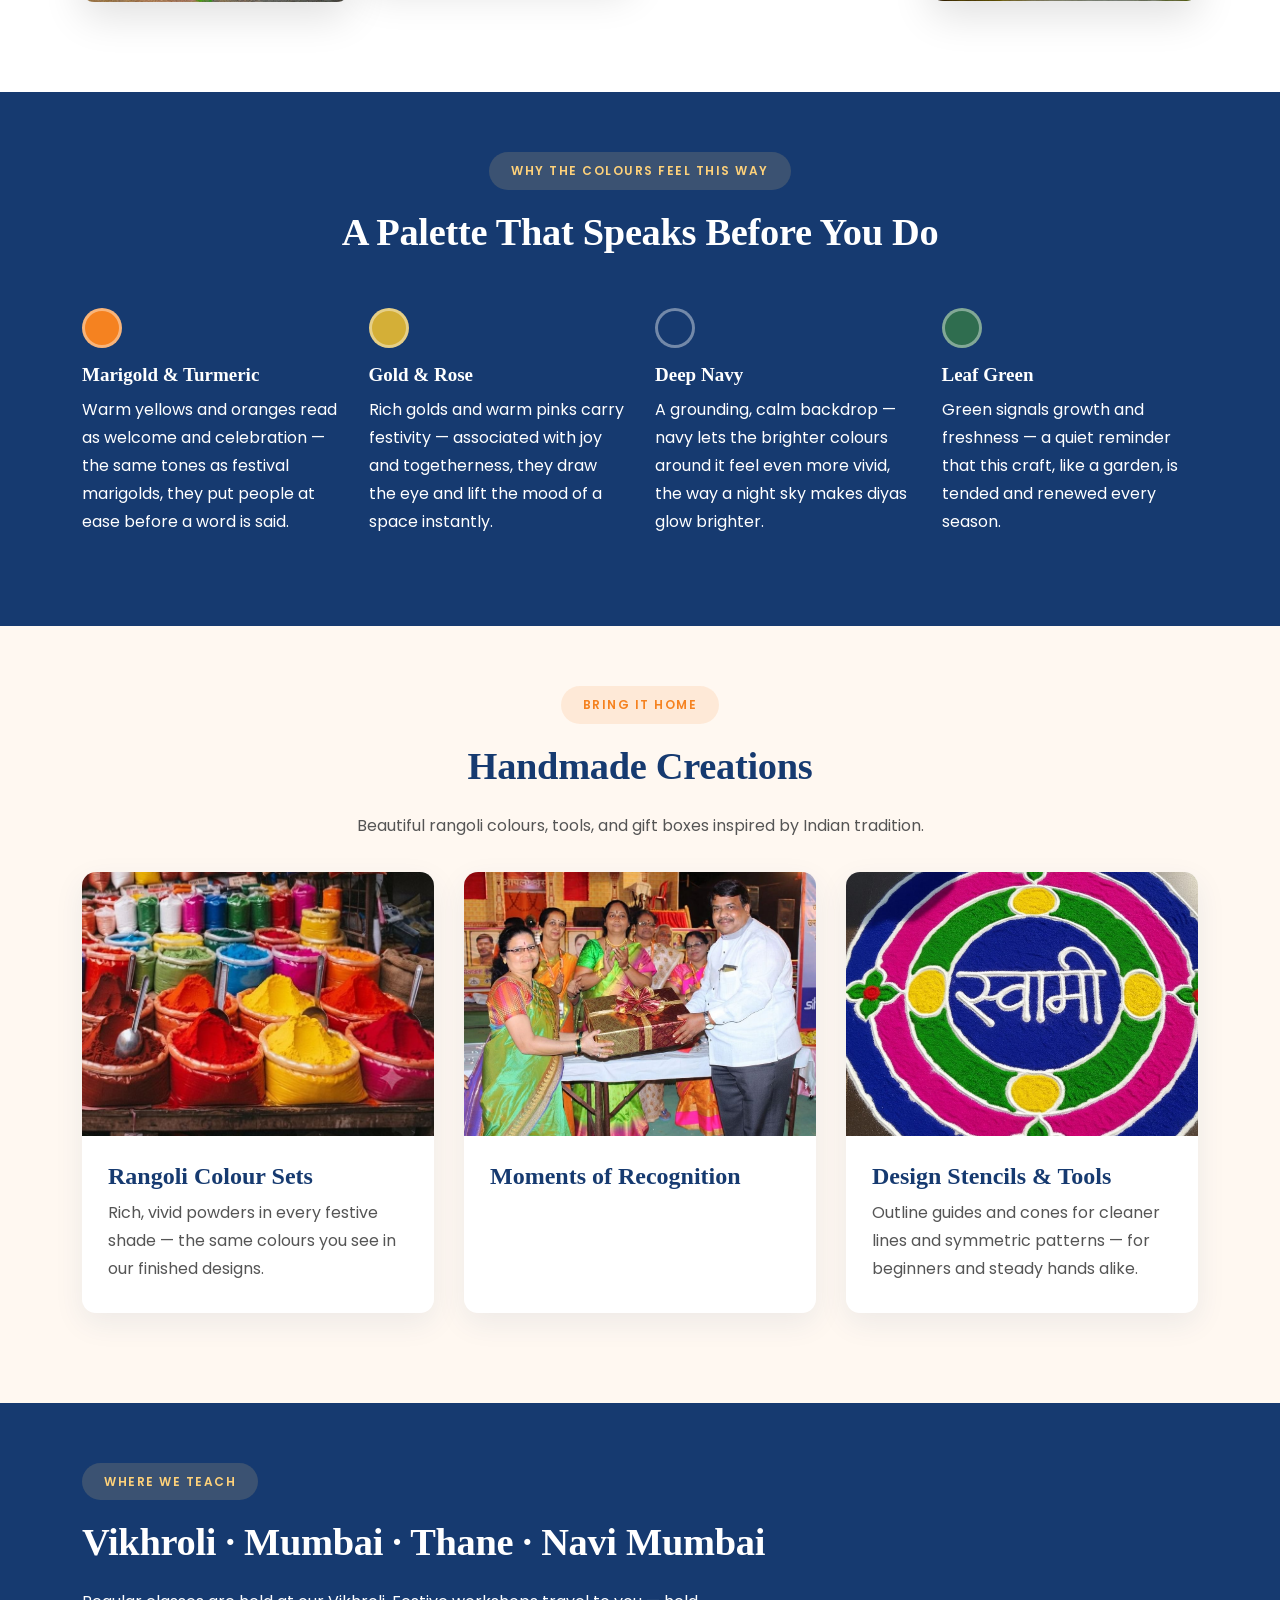
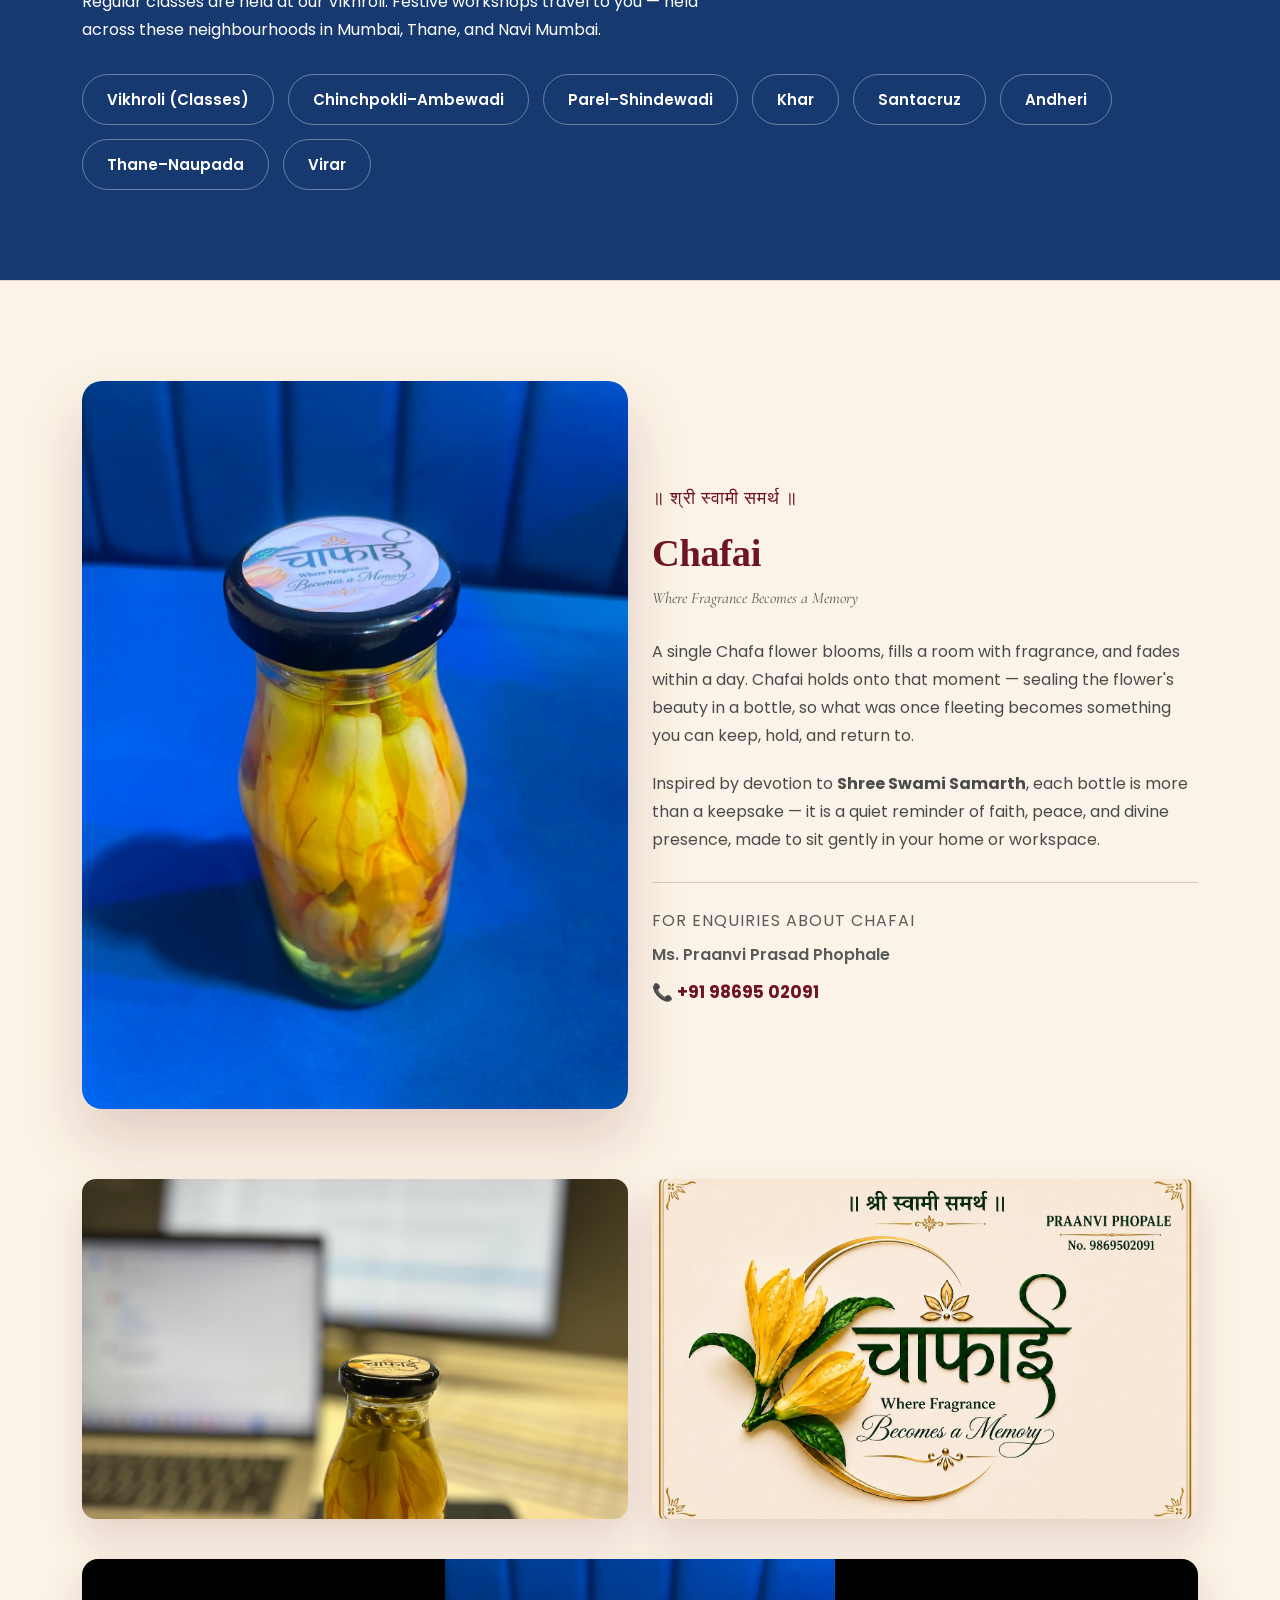
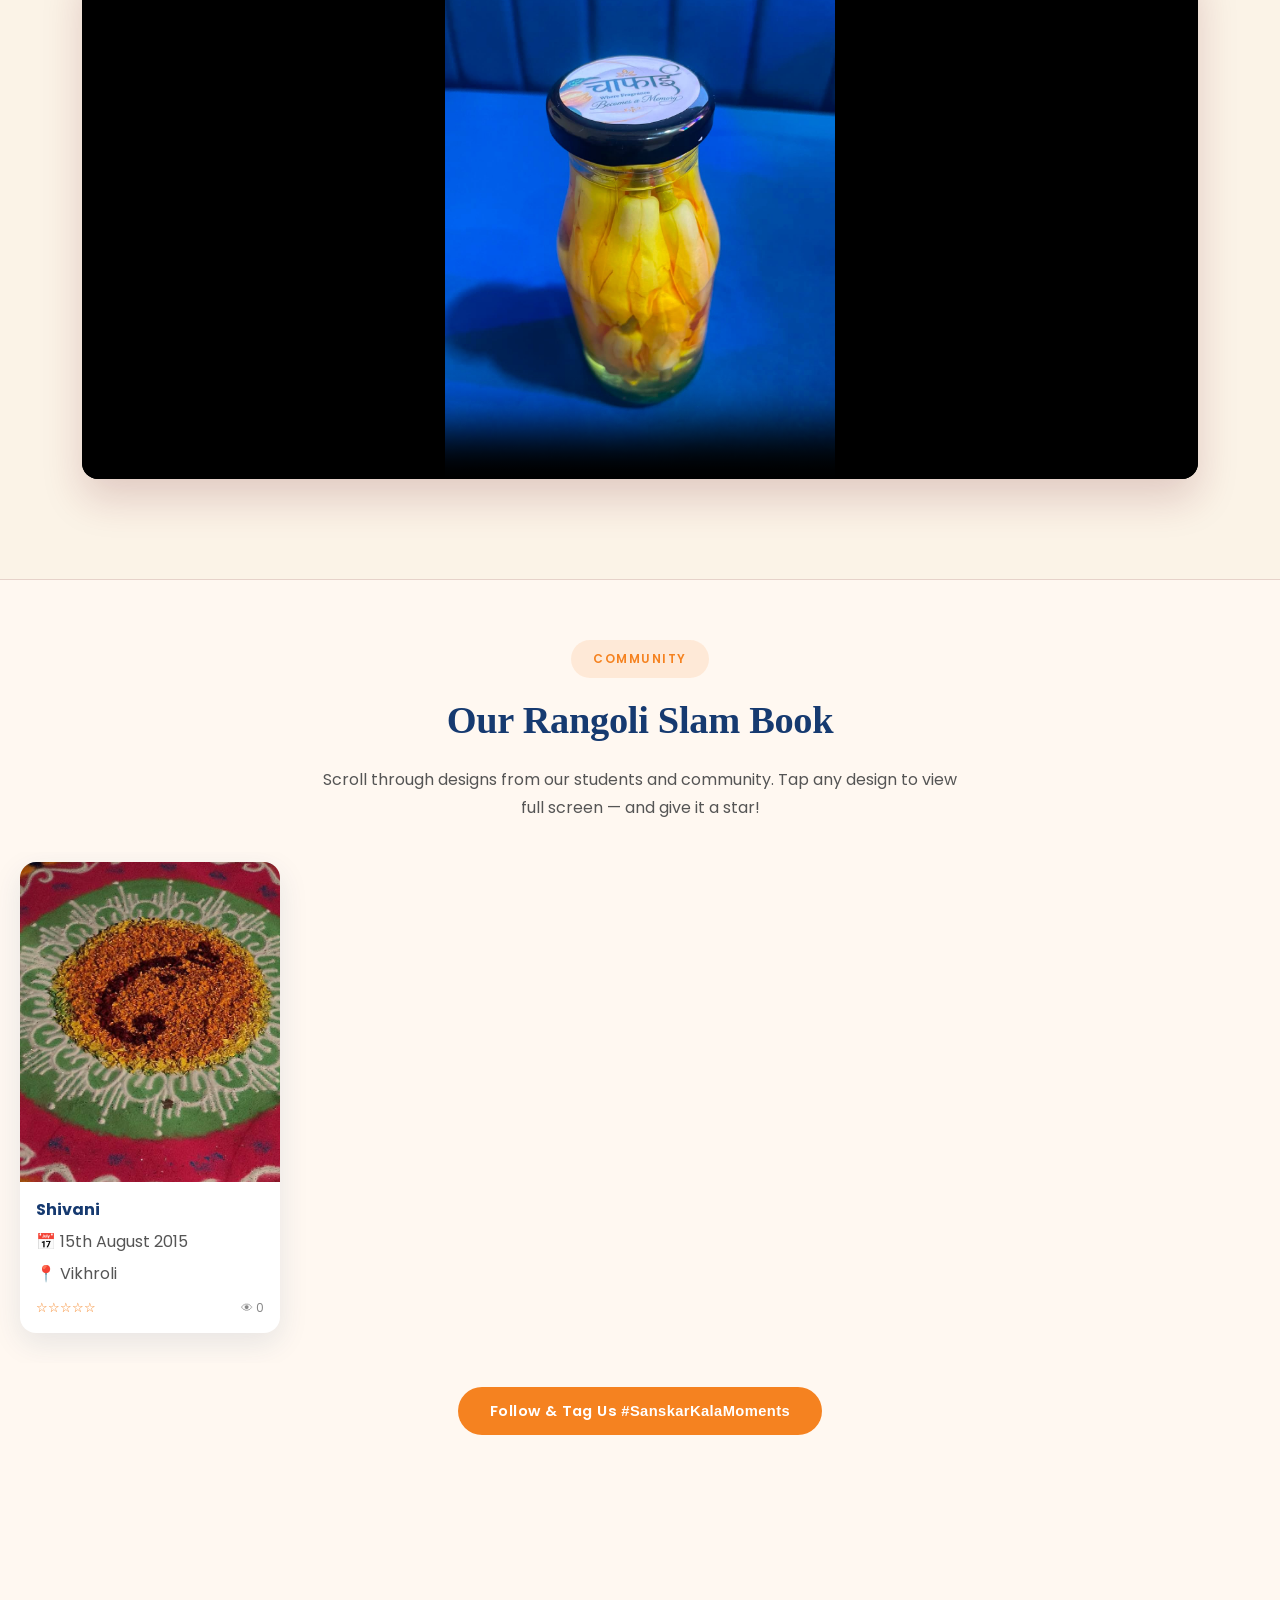
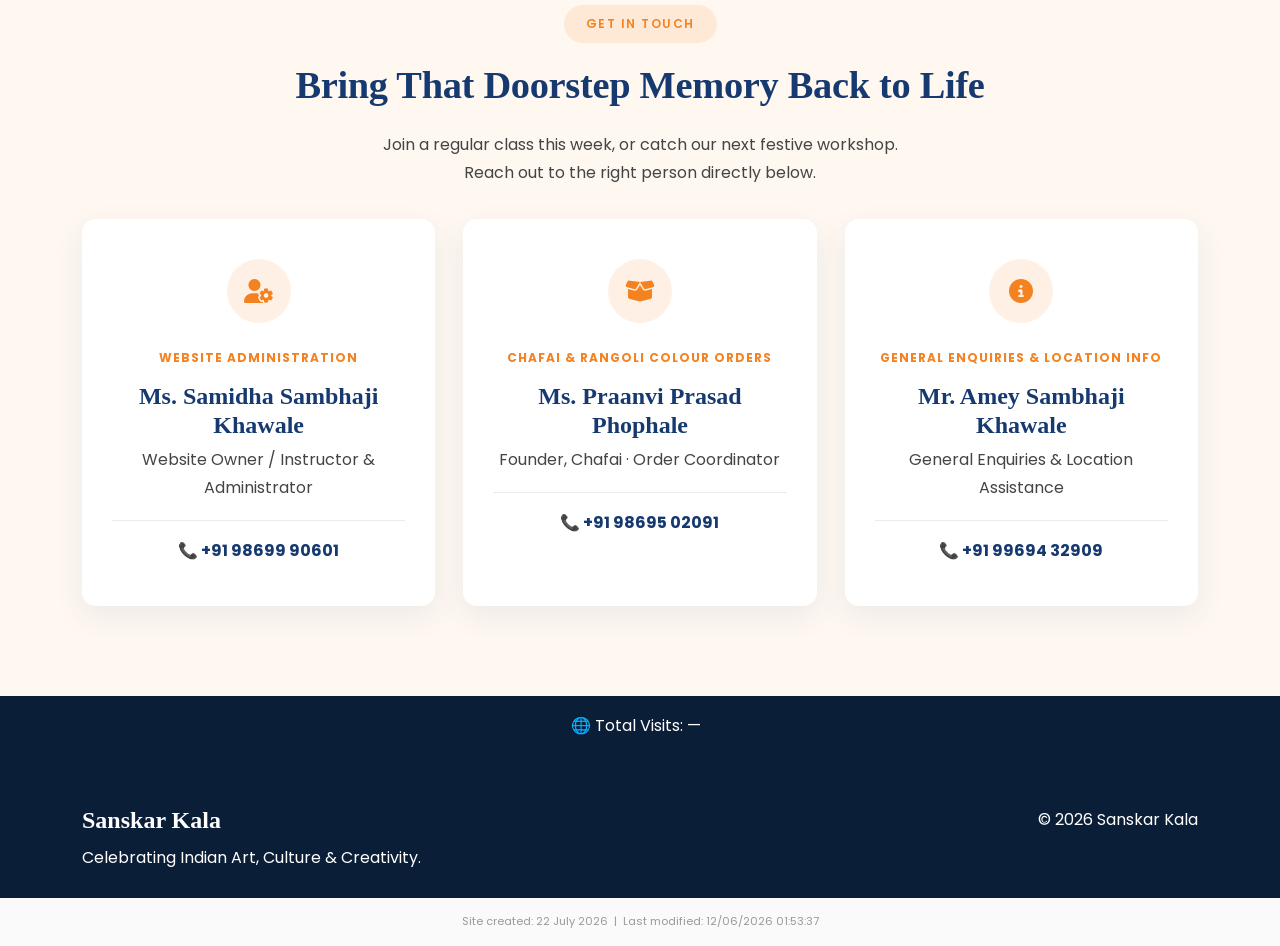
==== commit 2dcfc59d: "Add floating festival calendar with flash popup for approaching festivals" ====
--- a/index.html
+++ b/index.html
@@ -578,5 +578,74 @@
 })();
 </script>
 
+<script>
+(function() {
+  const YEAR = new Date().getFullYear();
+  const btn = document.getElementById('floating-calendar-btn');
+  const panel = document.getElementById('floating-calendar-panel');
+  const closeBtn = document.getElementById('floating-cal-close');
+  const listEl = document.getElementById('floating-cal-list');
+  const flashEl = document.getElementById('festival-flash');
+  const flashText = document.getElementById('festival-flash-text');
+
+  const months = ["Jan","Feb","Mar","Apr","May","Jun","Jul","Aug","Sep","Oct","Nov","Dec"];
+  const today = new Date().setHours(0,0,0,0);
+  const FLASH_WINDOW_DAYS = 5; // show flash popup if festival is within this many days
+
+  btn.addEventListener('click', () => panel.classList.toggle('active'));
+  closeBtn.addEventListener('click', () => panel.classList.remove('active'));
+
+  fetch(`Calender/${YEAR}.json`)
+    .then(res => res.json())
+    .then(festivals => {
+      festivals.forEach(f => {
+        const d = new Date(f.date);
+        const dDay = d.setHours(0,0,0,0);
+        const diffDays = Math.round((dDay - today) / 86400000);
+        const isUpcoming = diffDays >= 0 && diffDays <= 14;
+
+        const item = document.createElement('div');
+        item.className = 'floating-cal-item' + (isUpcoming ? ' upcoming' : '');
+        item.innerHTML = `
+          <span class="fname">${f.name}</span>
+          <span class="fdate">${d.getDate()} ${months[d.getMonth()]}</span>
+        `;
+        listEl.appendChild(item);
+
+        // Flash popup logic: only if festival is approaching AND not shown before to this browser
+        if (diffDays >= 0 && diffDays <= FLASH_WINDOW_DAYS) {
+          const flashKey = `sk_flash_seen_${f.name}_${f.date}`;
+          if (!localStorage.getItem(flashKey)) {
+            flashText.textContent = `✨ ${f.name} is almost here! ✨`;
+            flashEl.classList.add('show');
+            localStorage.setItem(flashKey, 'true');
+            setTimeout(() => { flashEl.classList.remove('show'); }, 1500);
+          }
+        }
+      });
+    })
+    .catch(() => {
+      listEl.innerHTML = '<p style="padding:10px;color:#888;font-size:13px;">Calendar unavailable.</p>';
+    });
+})();
+</script>
+
+<!-- Floating Calendar Widget -->
+<div id="floating-calendar-btn" class="floating-cal-btn">🗓️</div>
+<div id="floating-calendar-panel" class="floating-cal-panel">
+  <div class="floating-cal-header">
+    <span>Festivals This Year</span>
+    <button id="floating-cal-close">&times;</button>
+  </div>
+  <div id="floating-cal-list" class="floating-cal-list"></div>
+</div>
+
+<!-- Flash Popup -->
+<div id="festival-flash" class="festival-flash">
+  <div class="festival-flash-inner">
+    <p id="festival-flash-text"></p>
+  </div>
+</div>
+
 </body>
 </html>
--- a/css/style.css
+++ b/css/style.css
@@ -1352,4 +1352,124 @@
 body{
   padding-top:0 !important;
 }
-.opportunity-banner{ position:relative; }+.opportunity-banner{ position:relative; }
+
+/*=========================
+FLOATING CALENDAR WIDGET
+=========================*/
+.floating-cal-btn{
+  position:fixed;
+  bottom:24px;
+  right:24px;
+  width:56px;
+  height:56px;
+  background:var(--secondary);
+  color:#fff;
+  border-radius:50%;
+  display:flex;
+  align-items:center;
+  justify-content:center;
+  font-size:26px;
+  box-shadow:0 10px 25px rgba(245,130,32,.4);
+  cursor:pointer;
+  z-index:1500;
+  transition:transform .2s ease;
+}
+.floating-cal-btn:hover{ transform:scale(1.08); }
+
+.floating-cal-panel{
+  position:fixed;
+  bottom:92px;
+  right:24px;
+  width:320px;
+  max-height:60vh;
+  background:#fff;
+  border-radius:16px;
+  box-shadow:0 20px 50px rgba(0,0,0,.2);
+  z-index:1500;
+  display:none;
+  flex-direction:column;
+  overflow:hidden;
+}
+.floating-cal-panel.active{ display:flex; }
+.floating-cal-header{
+  background:var(--primary);
+  color:#fff;
+  padding:14px 18px;
+  display:flex;
+  justify-content:space-between;
+  align-items:center;
+  font-weight:700;
+  font-size:15px;
+}
+#floating-cal-close{
+  background:none;
+  border:none;
+  color:#fff;
+  font-size:22px;
+  cursor:pointer;
+  line-height:1;
+}
+.floating-cal-list{
+  overflow-y:auto;
+  padding:10px 14px;
+}
+.floating-cal-item{
+  display:flex;
+  justify-content:space-between;
+  align-items:center;
+  padding:10px 6px;
+  border-bottom:1px solid #f0f0f0;
+  font-size:13.5px;
+}
+.floating-cal-item:last-child{ border-bottom:none; }
+.floating-cal-item .fname{ color:#333; }
+.floating-cal-item.upcoming .fname{
+  color:var(--secondary);
+  font-weight:700;
+}
+.floating-cal-item .fdate{
+  color:#999;
+  font-size:12px;
+  white-space:nowrap;
+}
+
+@media(max-width:576px){
+  .floating-cal-panel{ width:88vw; right:6vw; }
+  .floating-cal-btn{ bottom:18px; right:18px; width:50px; height:50px; font-size:22px; }
+}
+
+/*=========================
+FESTIVAL FLASH POPUP
+=========================*/
+.festival-flash{
+  position:fixed;
+  inset:0;
+  background:rgba(8,25,45,0.9);
+  z-index:9998;
+  display:none;
+  align-items:center;
+  justify-content:center;
+  opacity:0;
+}
+.festival-flash.show{
+  display:flex;
+  animation:flashInOut 1.4s ease forwards;
+}
+.festival-flash-inner{
+  text-align:center;
+  padding:30px;
+}
+.festival-flash-inner p{
+  color:#FFD27A !important;
+  font-family:var(--heading);
+  font-size:clamp(1.6rem, 5vw, 2.6rem);
+  margin:0;
+}
+@keyframes flashInOut{
+  0%{ opacity:0; transform:scale(0.9); }
+  15%{ opacity:1; transform:scale(1.03); }
+  30%{ transform:scale(1); }
+  75%{ opacity:1; }
+  100%{ opacity:0; }
+}
